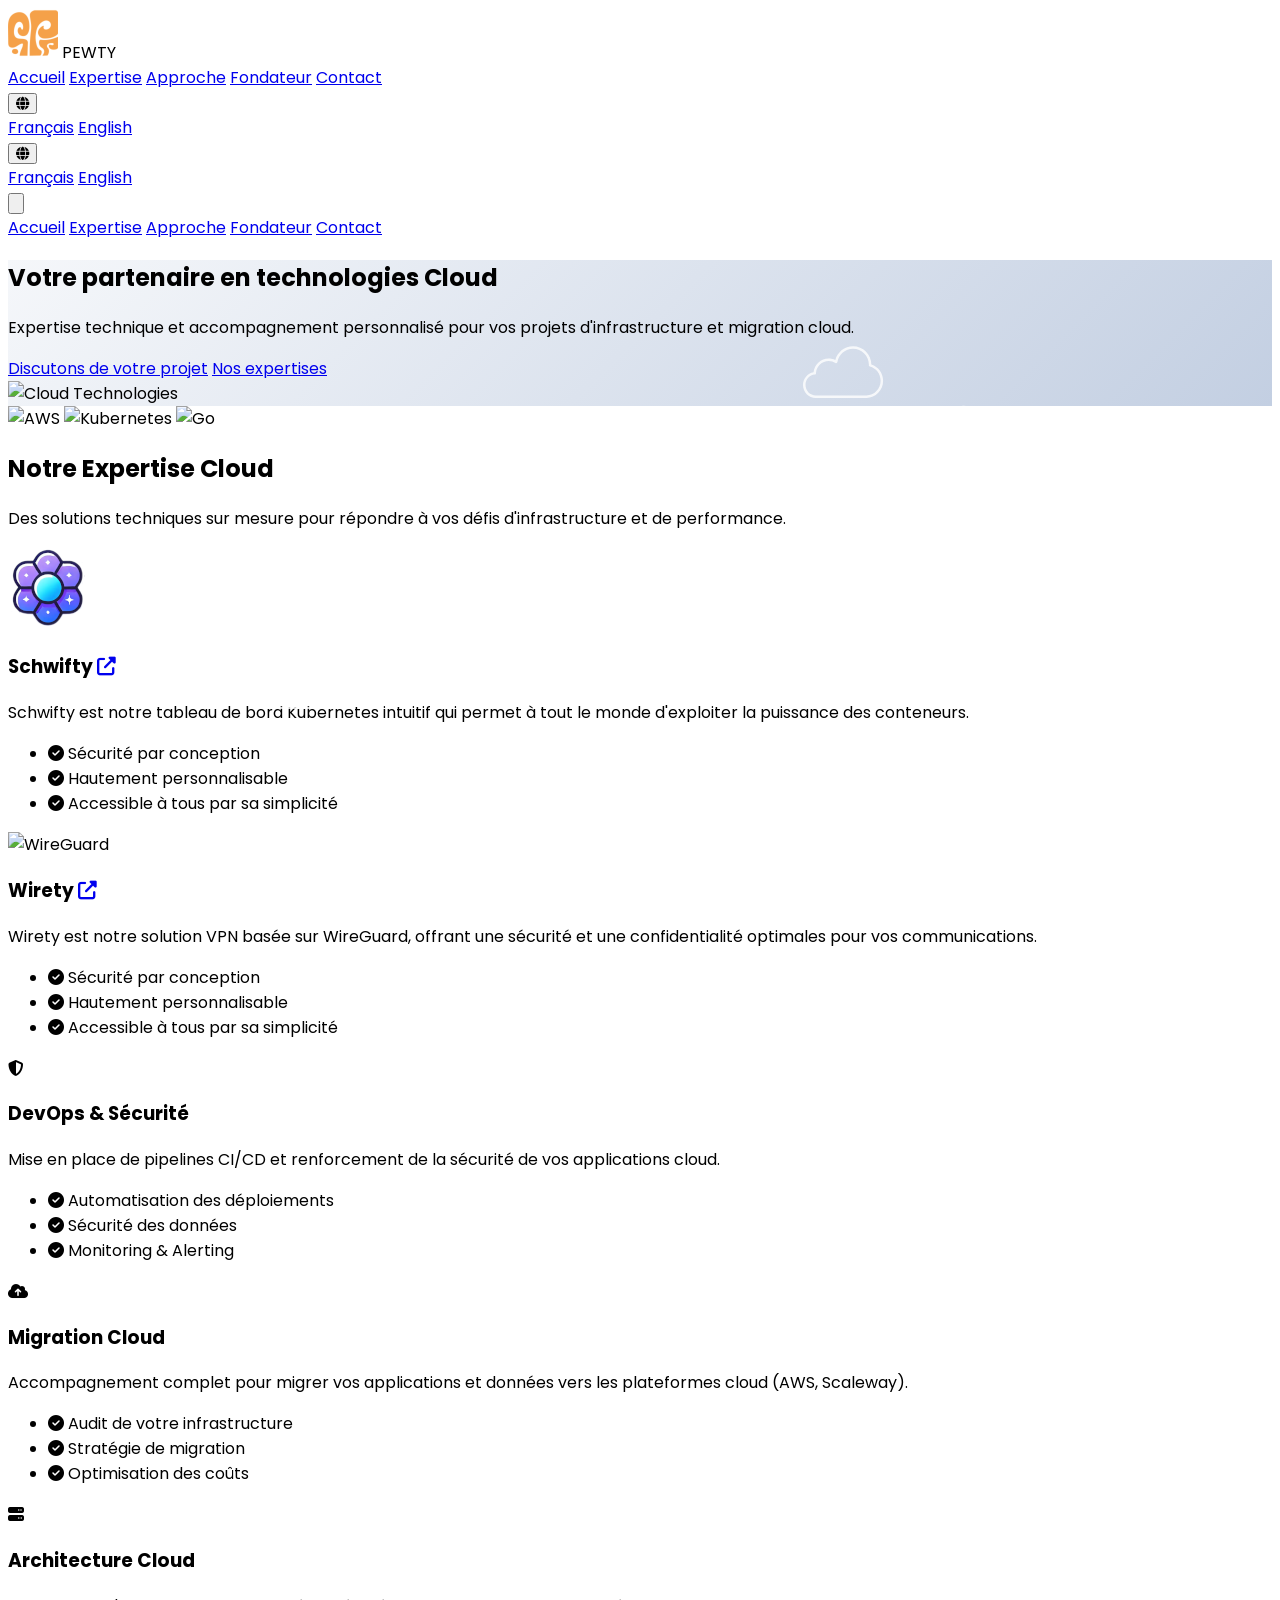
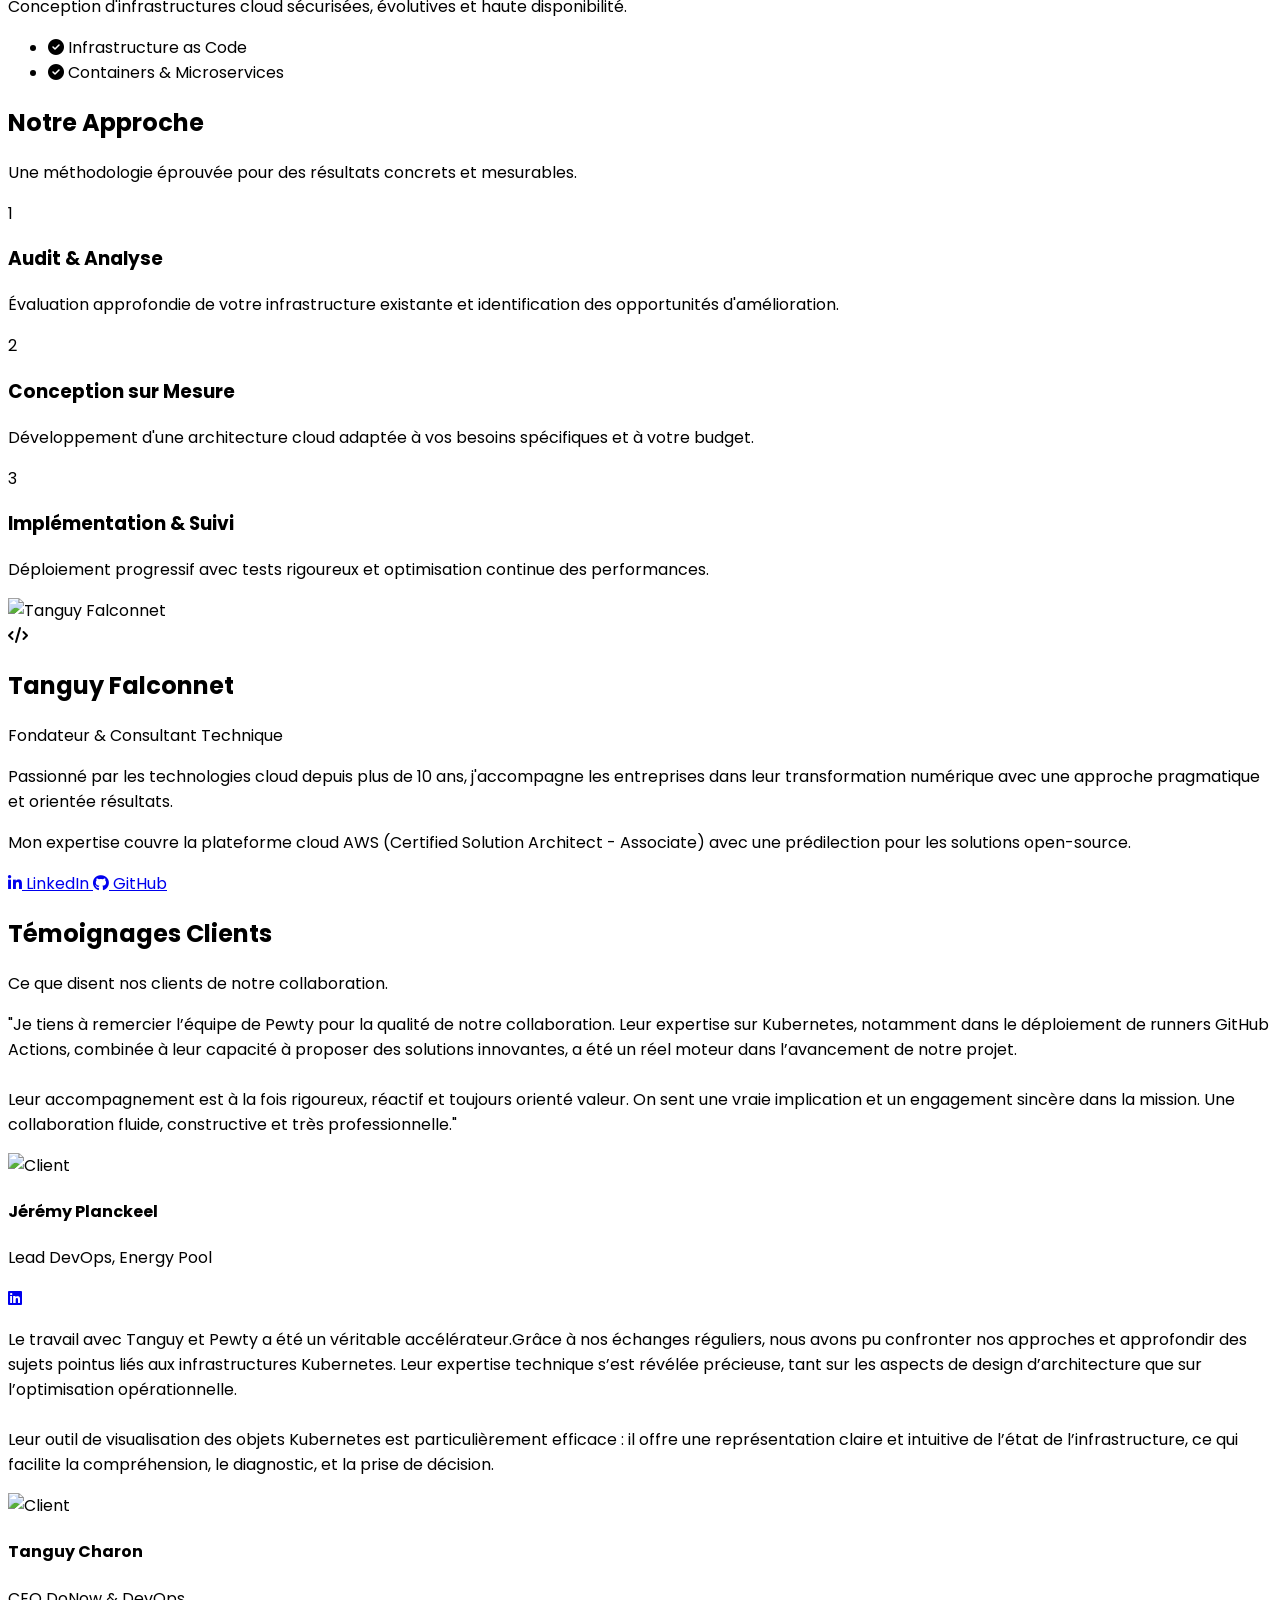
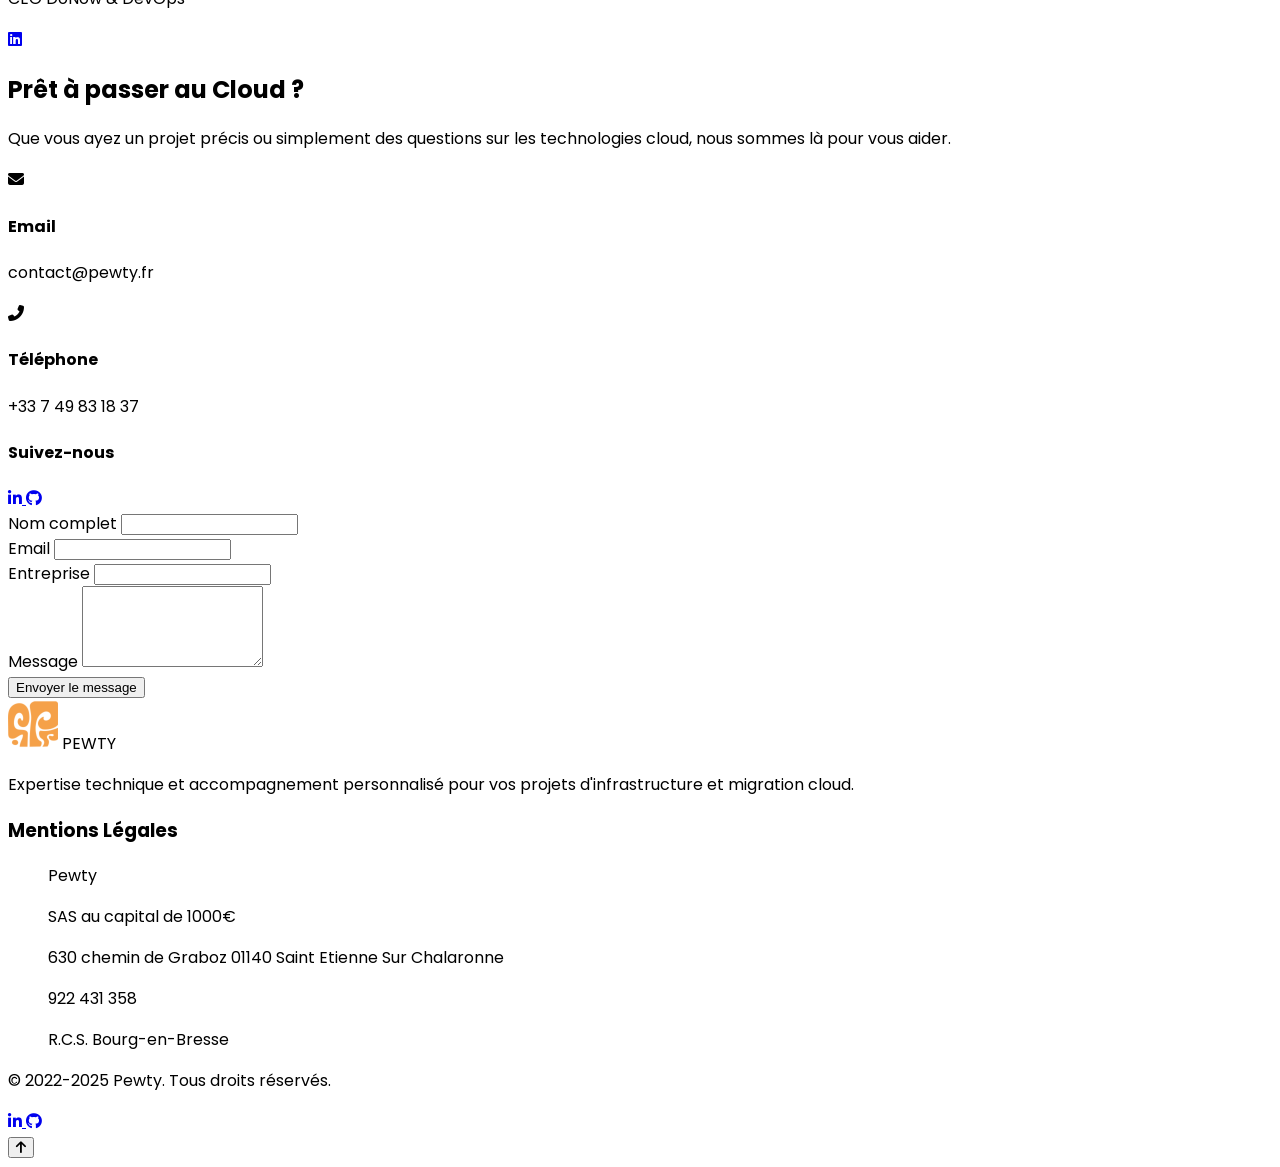
==== index.html @ ce76f3a2 "feat: add wirety" ====
<!DOCTYPE html>
<html lang="fr">
<head>
    <meta charset="UTF-8">
    <meta name="viewport" content="width=device-width, initial-scale=1.0">

    <title>Pewty</title>
    <meta name="description" content="Pewty (pronounced 'pew-tea') is a french company doing IT consulting for Cloud technologies.">
    <link rel="icon" type="image/png" href="images/favicon.png"/>
    <script src="https://cdn.tailwindcss.com"></script>
    <link rel="stylesheet" href="https://cdnjs.cloudflare.com/ajax/libs/font-awesome/6.4.0/css/all.min.css">
    <style>
        @import url('https://fonts.googleapis.com/css2?family=Poppins:wght@300;400;500;600;700&display=swap');
        
        body {
            font-family: 'Poppins', sans-serif;
            scroll-behavior: smooth;
        }
        
        .cloud-bg {
            background: linear-gradient(135deg, #f5f7fa 0%, #c3cfe2 100%);
        }
        
        .tech-card:hover {
            transform: translateY(-5px);
            box-shadow: 0 10px 25px -5px rgba(0, 0, 0, 0.1);
        }
        
        .animate-pulse-slow {
            animation: pulse 6s ease-in-out infinite;
        }
        
        @keyframes pulse {
            0% { opacity: 0.9; }
            50% { opacity: 1; }
            100% { opacity: 0.9; }
        }
        
        .nav-link {
            position: relative;
        }
        
        .nav-link::after {
            content: '';
            position: absolute;
            width: 0;
            height: 2px;
            bottom: -2px;
            left: 0;
            background-color: #e5b846;
            transition: width 0.3s ease;
        }
        
        .nav-link:hover::after {
            width: 100%;
        }
        
        .floating-clouds {
            position: absolute;
            width: 100%;
            height: 100%;
            overflow: hidden;
        }
        
        .cloud {
            position: absolute;
            background-image: url('/images/cloud.svg');
            background-size: cover;
            opacity: 0.8;
            filter: invert(100%);
        }

        @keyframes moveClouds {
          0% {
            transform: translateX(-300%);
          }
          100% {
            transform: translateX(300%);
          }
        }
    </style>
</head>
<body class="bg-gray-50">
    <!-- Navigation -->
    <nav class="fixed w-full bg-white shadow-md z-50">
        <div class="max-w-7xl mx-auto px-4 sm:px-6 lg:px-8">
            <div class="flex justify-between h-20 items-center">
                <div class="flex-shrink-0 flex items-center">
                    <img src="images/favicon.png" alt="Pewty Logo" class="h-10">
                    <span class="text-gray-700 px-3 font-bold text-2xl">PEWTY</span>
                </div>
                <div class="hidden md:block">
                    <div class="ml-10 flex items-baseline space-x-8">
                        <a href="#home" class="nav-link text-gray-700 hover:text-orange-400 px-3 py-2 text-sm font-medium i18n-welcome">Accueil</a>
                        <a href="#services" class="nav-link text-gray-700 hover:text-orange-400 px-3 py-2 text-sm font-medium i18n-expert">Expertise</a>
                        <a href="#about" class="nav-link text-gray-700 hover:text-orange-400 px-3 py-2 text-sm font-medium i18n-approach">Approche</a>
                        <a href="#founder" class="nav-link text-gray-700 hover:text-orange-400 px-3 py-2 text-sm font-medium i18n-founder">Fondateur</a>
                        <a href="#contact" class="nav-link text-gray-700 hover:text-orange-400 px-3 py-2 text-sm font-medium">Contact</a>
                        
                        <div class="md:flex md:items-center"></div>
                            <div class="ml-8 block px-2 bg-white">
                                <div>
                                    <button type="button" class="inline-flex w-full justify-center gap-x-1.5 rounded-md bg-white px-3 py-2 text-sm font-semibold text-gray-900 shadow-xs ring-1 ring-gray-300 ring-inset hover:bg-gray-50" name="menu-button" aria-expanded="true" aria-haspopup="true">
                                    <i class="fas fa-globe"></i>
                                    </button>
                                </div>
                                <div class="hidden absolute z-10 mt-2 w-22 origin-top-right rounded-md bg-white shadow-lg ring-1 ring-black/5 focus:outline-hidden" role="menu" aria-orientation="vertical" aria-labelledby="menu-button" tabindex="-1" name="menu-language">
                                    <div class="py-1" role="none">
                                        <!-- Active: "bg-gray-100 text-gray-900 outline-hidden", Not Active: "text-gray-700" -->
                                        <a href="#" class="block px-4 py-2 text-sm text-gray-900 hover:text-indigo-600" onclick="i18n('fr')">Français</a>
                                        <a href="#" class="block px-4 py-2 text-sm text-gray-900 hover:text-indigo-600" onclick="i18n('en')">English</a>
                                        
                                    </div>
                                </div>
                            </div>
                        </div>
                    </div>
                    <div class="md:hidden">
                        <div class="ml-8 block px-2 bg-white">
                            <div>
                                <button type="button" class="inline-flex w-full justify-center gap-x-1.5 rounded-md bg-white px-3 py-2 text-sm font-semibold text-gray-900 shadow-xs ring-1 ring-gray-300 ring-inset hover:bg-gray-50" name="menu-button" aria-expanded="true" aria-haspopup="true">
                                <i class="fas fa-globe"></i>
                                </button>
                            </div>

                            <!--
                                Dropdown menu, show/hide based on menu state.

                                Entering: "transition ease-out duration-100"
                                From: "transform opacity-0 scale-95"
                                To: "transform opacity-100 scale-100"
                                Leaving: "transition ease-in duration-75"
                                From: "transform opacity-100 scale-100"
                                To: "transform opacity-0 scale-95"
                            -->
                            <div class="hidden absolute z-10 mt-2 w-22 origin-top-right rounded-md bg-white shadow-lg ring-1 ring-black/5 focus:outline-hidden" role="menu" aria-orientation="vertical" aria-labelledby="menu-button" tabindex="-1" name="menu-language">
                                <div class="py-1" role="none">
                                    <!-- Active: "bg-gray-100 text-gray-900 outline-hidden", Not Active: "text-gray-700" -->
                                    <a href="#" class="block px-4 py-2 text-sm text-gray-900 hover:text-indigo-600" onclick="i18n('fr')">Français</a>
                                    <a href="#" class="block px-4 py-2 text-sm text-gray-900 hover:text-indigo-600" onclick="i18n('en')">English</a>
                                    
                                </div>
                            </div>
                        </div>
                    </div>
                    <div class="md:hidden pt-1">
                        <button id="mobile-menu-button" class="text-gray-500 hover:text-orange-400 focus:outline-none">
                            <svg class="h-8 w-8" fill="none" viewBox="0 0 24 24" stroke="currentColor">
                                <path stroke-linecap="round" stroke-linejoin="round" stroke-width="2" d="M4 6h16M4 12h16M4 18h16"></path>
                            </svg>
                        </button>
                    </div>
                </div>
            </div>
        </div>
        
        <!-- Mobile menu -->
        <div id="mobile-menu" class="hidden md:hidden bg-white shadow-lg">
            <div class="px-2 pt-2 pb-3 space-y-1 sm:px-3">
                <a href="#home" class="block px-3 py-2 text-base font-medium text-gray-700 hover:text-indigo-600 hover:bg-gray-50 i18n-welcome">Accueil</a>
                <a href="#services" class="block px-3 py-2 text-base font-medium text-gray-700 hover:text-indigo-600 hover:bg-gray-50 i18n-expert">Expertise</a>
                <a href="#about" class="block px-3 py-2 text-base font-medium text-gray-700 hover:text-indigo-600 hover:bg-gray-50 i18n-approach">Approche</a>
                <a href="#founder" class="block px-3 py-2 text-base font-medium text-gray-700 hover:text-indigo-600 hover:bg-gray-50 i18n-founder">Fondateur</a>
                <a href="#contact" class="block px-3 py-2 text-base font-medium text-gray-700 hover:text-indigo-600 hover:bg-gray-50">Contact</a>
            </div>
        </div>
    </nav>

    <!-- Hero Section -->
    <section id="home" class="pt-24 pb-16 md:pt-32 md:pb-24 cloud-bg relative overflow-hidden">
        <div class="floating-clouds">
        </div>
        
        <div class="max-w-7xl mx-auto px-4 sm:px-6 lg:px-8 relative z-10">
            <div class="md:flex items-center justify-between">
                <div class="md:w-1/2 mb-12 md:mb-0">
                    <h1 class="text-4xl md:text-5xl lg:text-6xl font-bold leading-tight mb-6 text-gray-800 i18n-partner">Votre partenaire en <span class="text-orange-400">technologies Cloud</span></h1>
                    <p class="text-xl md:text-2xl mb-8 text-gray-600 i18n-description">Expertise technique et accompagnement personnalisé pour vos projets d'infrastructure et migration cloud.</p>
                    <div class="flex flex-col sm:flex-row space-y-4 sm:space-y-0 sm:space-x-4">
                        <a href="#contact" class="bg-orange-400 text-white hover:bg-orange-500 px-8 py-3 rounded-lg font-semibold text-lg text-center transition duration-300 i18n-discuss">Discutons de votre projet</a>
                        <a href="#services" class="border-2 border-orange-400 text-orange-400 hover:bg-orange-50 px-8 py-3 rounded-lg font-semibold text-lg text-center transition duration-300 i18n-our-expert">Nos expertises</a>
                    </div>
                </div>
                <div class="md:w-1/2 flex justify-center">
                    <img src="https://images.unsplash.com/photo-1551288049-bebda4e38f71?ixlib=rb-4.0.3&ixid=M3wxMjA3fDB8MHxwaG90by1wYWdlfHx8fGVufDB8fHx8fA%3D%3D&auto=format&fit=crop&w=1470&q=80" alt="Cloud Technologies" class="w-full max-w-md rounded-xl shadow-xl">
                </div>
            </div>
        </div>
    </section>

    <!-- Clients Logo -->
    <section class="py-8 bg-white">
        <div class="max-w-7xl mx-auto px-4 sm:px-6 lg:px-8">
            <div class="flex flex-wrap justify-center items-center gap-8 md:gap-20">
                <img src="https://upload.wikimedia.org/wikipedia/commons/9/93/Amazon_Web_Services_Logo.svg" alt="AWS" class="h-8 md:h-12 opacity-70 hover:opacity-100 transition duration-300">
                <img src="https://upload.wikimedia.org/wikipedia/commons/3/39/Kubernetes_logo_without_workmark.svg" alt="Kubernetes" class="h-8 md:h-16 opacity-70 hover:opacity-100 transition duration-300">
                <img src="https://upload.wikimedia.org/wikipedia/commons/0/05/Go_Logo_Blue.svg" alt="Go" class="h-8 md:h-12 opacity-70 hover:opacity-100 transition duration-300">
            </div>
        </div>
    </section>

    <!-- Services Section -->
    <section id="services" class="py-16 bg-gray-50">
        <div class="max-w-7xl mx-auto px-4 sm:px-6 lg:px-8">
            <div class="text-center mb-16">
                <h2 class="text-3xl md:text-4xl font-bold text-gray-800 mb-4 i18n-our-expert-cloud">Notre Expertise Cloud</h2>
                <p class="text-xl text-gray-600 max-w-3xl mx-auto i18n-tech-solutions">Des solutions techniques sur mesure pour répondre à vos défis d'infrastructure et de performance.</p>
            </div>
            
            <div class="grid grid-cols-1 md:grid-cols-2 lg:grid-cols-5 gap-8">
                <!-- Service 1 -->
                <div class="tech-card bg-white rounded-xl shadow-md p-8 transition duration-500">
                    <div class="text-orange-400 mb-6">
                        <img src="/images/schwifty.png" alt="Kubernetes" class="h-12">
                        
                    </div>
                    <h3 class="text-xl font-bold text-gray-800 mb-4">
                        Schwifty
                        <a href="https://schwifty.fr" class="text-gray-400 pl-4 hover:text-orange-500 transition duration-300">
                            <i class="fa-solid fa-up-right-from-square"></i>
                        </a>
                    </h3>
                    <p class="text-gray-600 mb-4 i18n-schwifty-description">Schwifty est notre tableau de bord Kubernetes intuitif qui permet à tout le monde d'exploiter la puissance des conteneurs.</p>
                    <ul class="text-gray-600 space-y-2">
                        <li class="flex items-center i18n-schwifty-feat-1"><i class="fas fa-check-circle text-orange-300 mr-2"></i> Sécurité par conception</li>
                        <li class="flex items-center i18n-schwifty-feat-2"><i class="fas fa-check-circle text-orange-300 mr-2"></i> Hautement personnalisable</li>
                        <li class="flex items-center i18n-schwifty-feat-3"><i class="fas fa-check-circle text-orange-300 mr-2"></i> Accessible à tous par sa simplicité</li>
                    </ul>
                </div>

                <!-- Service 2 -->
                <div class="tech-card bg-white rounded-xl shadow-md p-8 transition duration-500">
                    <div class="text-orange-400 mb-6">
                        <img src="https://raw.githubusercontent.com/pewty-fr/wirety/refs/heads/main/front/public/logo.svg" alt="WireGuard" class="h-12">
                        
                    </div>
                    <h3 class="text-xl font-bold text-gray-800 mb-4">
                        Wirety
                        <a href="https://wirety-demo.pewty.fr" class="text-gray-400 pl-4 hover:text-orange-500 transition duration-300">
                            <i class="fa-solid fa-up-right-from-square"></i>
                        </a>
                    </h3>
                    <p class="text-gray-600 mb-4 i18n-wirety-description">Wirety est notre solution VPN basée sur WireGuard, offrant une sécurité et une confidentialité optimales pour vos communications.</p>
                    <ul class="text-gray-600 space-y-2">
                        <li class="flex items-center i18n-wirety-feat-1"><i class="fas fa-check-circle text-orange-300 mr-2"></i> Sécurité par conception</li>
                        <li class="flex items-center i18n-wirety-feat-2"><i class="fas fa-check-circle text-orange-300 mr-2"></i> Hautement personnalisable</li>
                        <li class="flex items-center i18n-wirety-feat-3"><i class="fas fa-check-circle text-orange-300 mr-2"></i> Accessible à tous par sa simplicité</li>
                    </ul>
                </div>

                

                <!-- Service 3 -->
                <div class="tech-card bg-white rounded-xl shadow-md p-8 transition duration-500">
                    <div class="text-orange-400 mb-6">
                        <i class="fas fa-shield-alt text-4xl"></i>
                    </div>
                    <h3 class="text-xl font-bold text-gray-800 mb-4 i18n-devops">DevOps & Sécurité</h3>
                    <p class="text-gray-600 mb-4 i18n-setup-cicd">Mise en place de pipelines CI/CD et renforcement de la sécurité de vos applications cloud.</p>
                    <ul class="text-gray-600 space-y-2">
                        <li class="flex items-center i18n-automatisation"><i class="fas fa-check-circle text-orange-300 mr-2"></i> Automatisation des déploiements</li>
                        <li class="flex items-center i18n-data-security"><i class="fas fa-check-circle text-orange-300 mr-2"></i> Sécurité des données</li>
                        <li class="flex items-center"><i class="fas fa-check-circle text-orange-300 mr-2"></i> Monitoring & Alerting</li>
                    </ul>
                </div>

                <!-- Service 4 -->
                <div class="tech-card bg-white rounded-xl shadow-md p-8 transition duration-500">
                    <div class="text-orange-400 mb-6">
                        <i class="fas fa-cloud-upload-alt text-4xl"></i>
                    </div>
                    <h3 class="text-xl font-bold text-gray-800 mb-4 i18n-cloud-migration">Migration Cloud</h3>
                    <p class="text-gray-600 mb-4 i18n-migrate">Accompagnement complet pour migrer vos applications et données vers les plateformes cloud (AWS, Scaleway).</p>
                    <ul class="text-gray-600 space-y-2">
                        <li class="flex items-center i18n-audit"><i class="fas fa-check-circle text-orange-300 mr-2"></i> Audit de votre infrastructure</li>
                        <li class="flex items-center i18n-strategy"><i class="fas fa-check-circle text-orange-300 mr-2"></i> Stratégie de migration</li>
                        <li class="flex items-center i18n-optim"><i class="fas fa-check-circle text-orange-300 mr-2"></i> Optimisation des coûts</li>
                    </ul>
                </div>
                
                <!-- Service 5 -->
                <div class="tech-card bg-white rounded-xl shadow-md p-8 transition duration-500">
                    <div class="text-orange-400 mb-6">
                        <i class="fas fa-server text-4xl"></i>
                    </div>
                    <h3 class="text-xl font-bold text-gray-800 mb-4 i18n-archi">Architecture Cloud</h3>
                    <p class="text-gray-600 mb-4 i18n-conception">Conception d'infrastructures cloud sécurisées, évolutives et haute disponibilité.</p>
                    <ul class="text-gray-600 space-y-2">
                        <li class="flex items-center"><i class="fas fa-check-circle text-orange-300 mr-2"></i> Infrastructure as Code</li>
                        <li class="flex items-center"><i class="fas fa-check-circle text-orange-300 mr-2"></i> Containers & Microservices</li>
                    </ul>
                </div>
            </div>
        </div>
    </section>

    <!-- Approach Section -->
    <section id="about" class="py-16 bg-white">
        <div class="max-w-7xl mx-auto px-4 sm:px-6 lg:px-8">
            <div class="text-center mb-16">
                <h2 class="text-3xl md:text-4xl font-bold text-gray-800 mb-4 i18-our-approach">Notre Approche</h2>
                <p class="text-xl text-gray-600 max-w-3xl mx-auto i18n-methodology">Une méthodologie éprouvée pour des résultats concrets et mesurables.</p>
            </div>
            
            <div class="grid grid-cols-1 md:grid-cols-3 gap-8">
                <!-- Step 1 -->
                <div class="bg-gray-50 p-8 rounded-xl">
                    <div class="bg-orange-100 w-16 h-16 rounded-full flex items-center justify-center mb-6">
                        <span class="text-orange-400 font-bold text-2xl">1</span>
                    </div>
                    <h3 class="text-xl font-bold text-gray-800 mb-4 i18n-analyze">Audit & Analyse</h3>
                    <p class="text-gray-600 i18n-eval">Évaluation approfondie de votre infrastructure existante et identification des opportunités d'amélioration.</p>
                </div>
                
                <!-- Step 2 -->
                <div class="bg-gray-50 p-8 rounded-xl">
                    <div class="bg-orange-100 w-16 h-16 rounded-full flex items-center justify-center mb-6">
                        <span class="text-orange-400 font-bold text-2xl">2</span>
                    </div>
                    <h3 class="text-xl font-bold text-gray-800 mb-4 i18n-conception-on-demand">Conception sur Mesure</h3>
                    <p class="text-gray-600 i18n-dev-cloud">Développement d'une architecture cloud adaptée à vos besoins spécifiques et à votre budget.</p>
                </div>
                
                <!-- Step 3 -->
                <div class="bg-gray-50 p-8 rounded-xl">
                    <div class="bg-orange-100 w-16 h-16 rounded-full flex items-center justify-center mb-6">
                        <span class="text-orange-400 font-bold text-2xl">3</span>
                    </div>
                    <h3 class="text-xl font-bold text-gray-800 mb-4 i18n-implem">Implémentation & Suivi</h3>
                    <p class="text-gray-600 i18n-progressive-deployment">Déploiement progressif avec tests rigoureux et optimisation continue des performances.</p>
                </div>
            </div>
        </div>
    </section>

    <!-- Founder Section -->
    <section id="founder" class="py-16 bg-indigo-50">
        <div class="max-w-7xl mx-auto px-4 sm:px-6 lg:px-8">
            <div class="md:flex items-center">
                <div class="md:w-1/3 mb-12 md:mb-0 flex justify-center">
                    <div class="relative">
                        <img src="https://raw.githubusercontent.com/pewty-fr/website-public/refs/heads/main/images/tanguyfalconnet.jpeg" alt="Tanguy Falconnet" class="w-64 h-64 rounded-full object-cover shadow-xl border-4 border-white">
                        <div class="absolute -bottom-2 -right-2 bg-orange-400 text-white p-3 rounded-full">
                            <i class="fas fa-code text-xl"></i>
                        </div>
                    </div>
                </div>
                <div class="md:w-2/3 md:pl-12">
                    <h2 class="text-3xl md:text-4xl font-bold text-gray-800 mb-6">Tanguy Falconnet</h2>
                    <p class="text-xl text-orange-400 mb-6 i18n-founder-title">Fondateur & Consultant Technique</p>
                    <p class="text-gray-600 mb-6 i18n-founder-passionate">Passionné par les technologies cloud depuis plus de 10 ans, j'accompagne les entreprises dans leur transformation numérique avec une approche pragmatique et orientée résultats.</p>
                    <p class="text-gray-600 mb-8 i18n-founder-desc">Mon expertise couvre la plateforme cloud AWS (Certified Solution Architect - Associate) avec une prédilection pour les solutions open-source.</p>
                    <div class="flex space-x-4">
                        <a href="https://www.linkedin.com/in/tanguy-falconnet" class="bg-orange-400 text-white hover:bg-orange-700 px-6 py-2 rounded-lg font-medium transition duration-300">
                            <i class="fab fa-linkedin-in mr-2"></i> LinkedIn
                        </a>
                        <a href="https://github.com/tanguyfalconnet" class="bg-orange-400 text-white hover:bg-orange-700 px-6 py-2 rounded-lg font-medium transition duration-300">
                            <i class="fab fa-github mr-2"></i> GitHub
                        </a>
                    </div>
                </div>
            </div>
        </div>
    </section>

    <!-- Testimonials Section -->
    <section class="py-16 bg-white">
        <div class="max-w-7xl mx-auto px-4 sm:px-6 lg:px-8">
            <div class="text-center mb-16">
                <h2 class="text-3xl md:text-4xl font-bold text-gray-800 mb-4 i18n-testimonials">Témoignages Clients</h2>
                <p class="text-xl text-gray-600 max-w-3xl mx-auto i18n-collaboration">Ce que disent nos clients de notre collaboration.</p>
            </div>
            
            <div class="grid grid-cols-1 md:grid-cols-2 gap-8">
                <!-- Testimonial 1 -->
                <div class="bg-gray-50 p-8 rounded-xl shadow-sm">
                    <p class="text-gray-600 mb-6 i18n-testi-1-msg">"Je tiens à remercier l’équipe de Pewty pour la qualité de notre collaboration. Leur expertise sur Kubernetes, notamment dans le déploiement de runners GitHub Actions, combinée à leur capacité à proposer des solutions innovantes, a été un réel moteur dans l’avancement de notre projet.<br/><br/>Leur accompagnement est à la fois rigoureux, réactif et toujours orienté valeur. On sent une vraie implication et un engagement sincère dans la mission. Une collaboration fluide, constructive et très professionnelle."</p>
                    <div class="flex items-center">
                        <img src="https://media.licdn.com/dms/image/v2/C4D03AQEX3schQnYxxA/profile-displayphoto-shrink_400_400/profile-displayphoto-shrink_400_400/0/1662024995176?e=1750291200&v=beta&t=zbgp8tZZdo5xJRMzjj3jg1zA9Q5sXPPe65xzIFFwG4g" alt="Client" class="w-12 h-12 rounded-full mr-4">
                        <div>
                            <h4 class="font-semibold text-gray-800">Jérémy Planckeel</h4>
                            <p class="text-gray-500 i18n-testi-1-title">Lead DevOps, Energy Pool</p>
                            <a href="https://www.linkedin.com/in/jeremy-planckeel-%F0%9F%94%86%F0%9F%8C%A9%EF%B8%8F-44426112b/" class="text-gray-400 hover:text-orange-500 transition duration-300">
                                <i class="fab fa-linkedin"></i>
                            </a>
                        </div>
                    </div>
                </div>
                
                <!-- Testimonial 2 -->
                <div class="bg-gray-50 p-8 rounded-xl shadow-sm">
                    <p class="text-gray-600 mb-6 i18n-testi-2-msg">Le travail avec Tanguy et Pewty a été un véritable accélérateur.Grâce à nos échanges réguliers, nous avons pu confronter nos approches et approfondir des sujets pointus liés aux infrastructures Kubernetes. Leur expertise technique s’est révélée précieuse, tant sur les aspects de design d’architecture que sur l’optimisation opérationnelle.<br/><br/>
                        Leur outil de visualisation des objets Kubernetes est particulièrement efficace : il offre une représentation claire et intuitive de l’état de l’infrastructure, ce qui facilite la compréhension, le diagnostic, et la prise de décision.
                    </p>
                    <div class="flex items-center">
                        <img src="https://media.licdn.com/dms/image/v2/D4D03AQFGNePi_-BJxA/profile-displayphoto-shrink_400_400/B4DZXsnvVlGkAg-/0/1743431595698?e=1750896000&v=beta&t=pEK8mb8M3Ztdxm9fqszTOt3ttowKYj7lPPlhm4JTU6g" alt="Client" class="w-12 h-12 rounded-full mr-4">
                        <div>
                            <h4 class="font-semibold text-gray-800">Tanguy Charon</h4>
                            <p class="text-gray-500 i18n-testi-1-title">CEO DoNow & DevOps</p>
                            <a href="https://www.linkedin.com/in/tanguy-charon-devops/" class="text-gray-400 hover:text-orange-500 transition duration-300">
                                <i class="fab fa-linkedin"></i>
                            </a>
                        </div>
                    </div>
                </div>
            </div>
        </div>
    </section>

    <!-- Contact Section -->
    <section id="contact" class="py-16 bg-gray-50">
        <div class="max-w-7xl mx-auto px-4 sm:px-6 lg:px-8">
            <div class="md:flex">
                <div class="md:w-1/2 mb-12 md:mb-0 md:pr-12">
                    <h2 class="text-3xl md:text-4xl font-bold text-gray-800 mb-6 i18n-cloud-ready">Prêt à passer au Cloud ?</h2>
                    <p class="text-gray-600 mb-8 i18n-help">Que vous ayez un projet précis ou simplement des questions sur les technologies cloud, nous sommes là pour vous aider.</p>
                    
                    <div class="space-y-6">
                        <div class="flex items-center">
                            <div class="bg-orange-100 p-3 rounded-full mr-4">
                                <i class="fas fa-envelope text-orange-400"></i>
                            </div>
                            <div>
                                <h4 class="font-semibold text-gray-800">Email</h4>
                                <p class="text-gray-600">contact@pewty.fr</p>
                            </div>
                        </div>
                        <div class="flex items-center">
                            <div class="bg-orange-100 p-3 rounded-full mr-4">
                                <i class="fas fa-phone-alt text-orange-400"></i>
                            </div>
                            <div>
                                <h4 class="font-semibold text-gray-800 i18n-phone">Téléphone</h4>
                                <p class="text-gray-600">+33 7 49 83 18 37</p>
                            </div>
                        </div>
                    </div>
                    
                    <div class="mt-8">
                        <h4 class="font-semibold text-gray-800 mb-4 i18n-follow">Suivez-nous</h4>
                        <div class="flex space-x-4">
                            <a href="https://www.linkedin.com/company/pewty" class="bg-gray-200 hover:bg-orange-100 p-3 rounded-full text-gray-600 hover:text-orange-400 transition duration-300">
                                <i class="fab fa-linkedin-in"></i>
                            </a>
                            <a href="https://github.com/pewty-fr/" class="bg-gray-200 hover:bg-orange-100 p-3 rounded-full text-gray-600 hover:text-orange-400 transition duration-300">
                                <i class="fab fa-github"></i>
                            </a>
                        </div>
                    </div>
                </div>

                <div class="md:w-1/2">
                    <form class="bg-white p-8 rounded-xl shadow-md">
                        <div class="mb-6">
                            <label for="name" class="block text-gray-700 font-medium mb-2 i18n-form-name">Nom complet</label>
                            <input type="text" id="name" class="w-full px-4 py-3 border border-gray-300 rounded-lg focus:ring-2 focus:ring-orange-400 focus:border-transparent">
                        </div>
                        <div class="mb-6">
                            <label for="email" class="block text-gray-700 font-medium mb-2">Email</label>
                            <input type="email" id="email" class="w-full px-4 py-3 border border-gray-300 rounded-lg focus:ring-2 focus:ring-orange-400 focus:border-transparent">
                        </div>
                        <div class="mb-6">
                            <label for="company" class="block text-gray-700 font-medium mb-2 i18n-form-company">Entreprise</label>
                            <input type="text" id="company" class="w-full px-4 py-3 border border-gray-300 rounded-lg focus:ring-2 focus:ring-orange-400 focus:border-transparent">
                        </div>
                        <div class="mb-6">
                            <label for="message" class="block text-gray-700 font-medium mb-2">Message</label>
                            <textarea id="message" rows="5" class="w-full px-4 py-3 border border-gray-300 rounded-lg focus:ring-2 focus:ring-orange-400 focus:border-transparent"></textarea>
                        </div>
                        <button type="submit" class="w-full bg-orange-400 hover:bg-orange-700 text-white font-semibold py-3 px-6 rounded-lg transition duration-300 i18n-form-send-message">
                            Envoyer le message
                        </button>
                    </form>
                </div>
            </div>
        </div>
    </section>

    <!-- Footer -->
    <footer class="bg-gray-900 text-white py-12">
        <div class="max-w-7xl mx-auto px-4 sm:px-6 lg:px-8">
            <div class="grid grid-cols-1 md:grid-cols-2 gap-8">
                <div>
                    <img src="images/favicon.png" alt="Pewty Logo" class="h-10">
                    <span class="text-white font-bold text-2xl mb-6 block">PEWTY</span>
                    <p class="text-gray-400 i18n-description">Expertise technique et accompagnement personnalisé pour vos projets d'infrastructure et migration cloud.</p>
                </div>
                <div>
                    <h3 class="text-lg font-semibold mb-4 i18n-legal">Mentions Légales</h3>
                    <ul class="space-y-2">
                        <p class="text-gray-400">Pewty</p>
                        <p class="text-gray-400">SAS au capital de 1000€</p>
                        <p class="text-gray-400">630 chemin de Graboz 01140 Saint Etienne Sur Chalaronne</p>
                        <p class="text-gray-400">922 431 358</p>
                        <p class="text-gray-400">R.C.S. Bourg-en-Bresse</p>
                    </ul>
                </div>
                
            </div>
            
            <div class="border-t border-gray-800 mt-12 pt-8 flex flex-col md:flex-row justify-between items-center">
                <p class="text-gray-400 mb-4 md:mb-0 i18n-copyright">© 2022-2025 Pewty. Tous droits réservés.</p>
                <div class="flex space-x-6">
                    <a href="https://www.linkedin.com/company/pewty" class="text-gray-400 hover:text-white transition duration-300">
                        <i class="fab fa-linkedin-in"></i>
                    </a>
                    <a href="https://github.com/pewty-fr/" class="text-gray-400 hover:text-white transition duration-300">
                        <i class="fab fa-github"></i>
                    </a>
                </div>
            </div>
        </div>
    </footer>

    <!-- Back to Top Button -->
    <button id="back-to-top" class="fixed bottom-8 right-8 bg-orange-400 text-white p-3 rounded-full shadow-lg opacity-0 invisible transition-all duration-300">
        <i class="fas fa-arrow-up"></i>
    </button>

    <script>
        // Mobile menu toggle
        document.getElementById('mobile-menu-button').addEventListener('click', function() {
            const menu = document.getElementById('mobile-menu');
            menu.classList.toggle('hidden');
        });

        // Smooth scrolling for navigation links
        document.querySelectorAll('a[href^="#"]').forEach(anchor => {
            anchor.addEventListener('click', function (e) {
                e.preventDefault();
                
                const targetId = this.getAttribute('href');
                const targetElement = document.querySelector(targetId);
                
                if (targetElement) {
                    window.scrollTo({
                        top: targetElement.offsetTop - 80,
                        behavior: 'smooth'
                    });
                    
                    // Close mobile menu if open
                    const mobileMenu = document.getElementById('mobile-menu');
                    if (!mobileMenu.classList.contains('hidden')) {
                        mobileMenu.classList.add('hidden');
                    }
                }
            });
        });

        // Back to top button
        const backToTopButton = document.getElementById('back-to-top');
        
        window.addEventListener('scroll', function() {
            if (window.pageYOffset > 300) {
                backToTopButton.classList.remove('opacity-0', 'invisible');
                backToTopButton.classList.add('opacity-100', 'visible');
            } else {
                backToTopButton.classList.remove('opacity-100', 'visible');
                backToTopButton.classList.add('opacity-0', 'invisible');
            }
        });
        
        backToTopButton.addEventListener('click', function() {
            window.scrollTo({
                top: 0,
                behavior: 'smooth'
            });
        });

        // Form submission (example)
        const contactForm = document.querySelector('form');
        if (contactForm) {
            contactForm.addEventListener('submit', function(e) {
                e.preventDefault();
                window.open("mailto:contact@pewty.fr?subject=Contact%20Form&body=Nom:%20" + document.getElementById('name').value + "%0AEmail:%20" + document.getElementById('email').value + "%0AEntreprise:%20" + document.getElementById('company').value + "%0AMessage:%20" + document.getElementById('message').value, '_blank');
                this.reset();
            });
        }

        // Floating clouds animation
        function createClouds() {
            const cloudsContainer = document.querySelector('.floating-clouds');
            if (!cloudsContainer) return;

            for (let i = 0; i < 10; i++) {
                const cloud = document.createElement('div');
                cloud.className = 'cloud';
                
                // Random size
                const size = Math.random() * 100 + 50;
                cloud.style.width = `${size}px`;
                cloud.style.height = `${size}px`;
                
                // Random position
                cloud.style.left = `${Math.random() * 100}%`;
                cloud.style.top = `${Math.random() * 100}%`;
                
                // Random animation
                const duration = Math.random() * 120 + 30;
                cloud.style.animation = `moveClouds ${duration}s linear infinite`;
                
                cloudsContainer.appendChild(cloud);
            }
        }

        // Initialize clouds
        window.addEventListener('load', createClouds);

        function i18n(lang) {
            fetch(`/lang/${lang}.json`)
            .then(response => response.json())
            .then(data => {
                for (const [key, value] of Object.entries(data)) {
                    elements = document.getElementsByClassName(`i18n-${key}`);
                    for (let i = 0; i < elements.length; i++) {
                        elements[i].innerHTML = value;
                    }
                }
            })
            .catch(error => console.error('Error loading JSON:', error));
        }
        window.addEventListener('load', i18n);

        const menuButtons = document.getElementsByName("menu-button");

        menuButtons[0].addEventListener('click', () => menuLangClick(0));
        menuButtons[1].addEventListener('click', () => menuLangClick(1));

        function menuLangClick(id){
            const menuLang = document.getElementsByName("menu-language")[id];
            if (menuLang.classList.contains('hidden')) {
                menuLang.classList.remove('hidden');
                menuLang.style.transform = 'scale(0.95)';
                // menuLang.style.opacity = '0';
                menuLang.style.transition = 'transform 100ms ease-out, opacity 100ms ease-out';
                // Trigger the transition
                setTimeout(() => {
                    menuLang.style.transform = 'scale(1)';
                    // menuLang.style.opacity = '1';
                }, 0);
            }else{
                menuLang.classList.add('hidden');
                menuLang.style.transform = 'scale(1)';
                // menuLang.style.opacity = '1';
                menuLang.style.transition = 'transform 75ms ease-in, opacity 75ms ease-in';
                // Trigger the transition
                setTimeout(() => {
                    menuLang.style.transform = 'scale(0.95)';
                    // menuLang.style.opacity = '0';
                }, 0);
            }
        }
    </script>
</body>
</html>
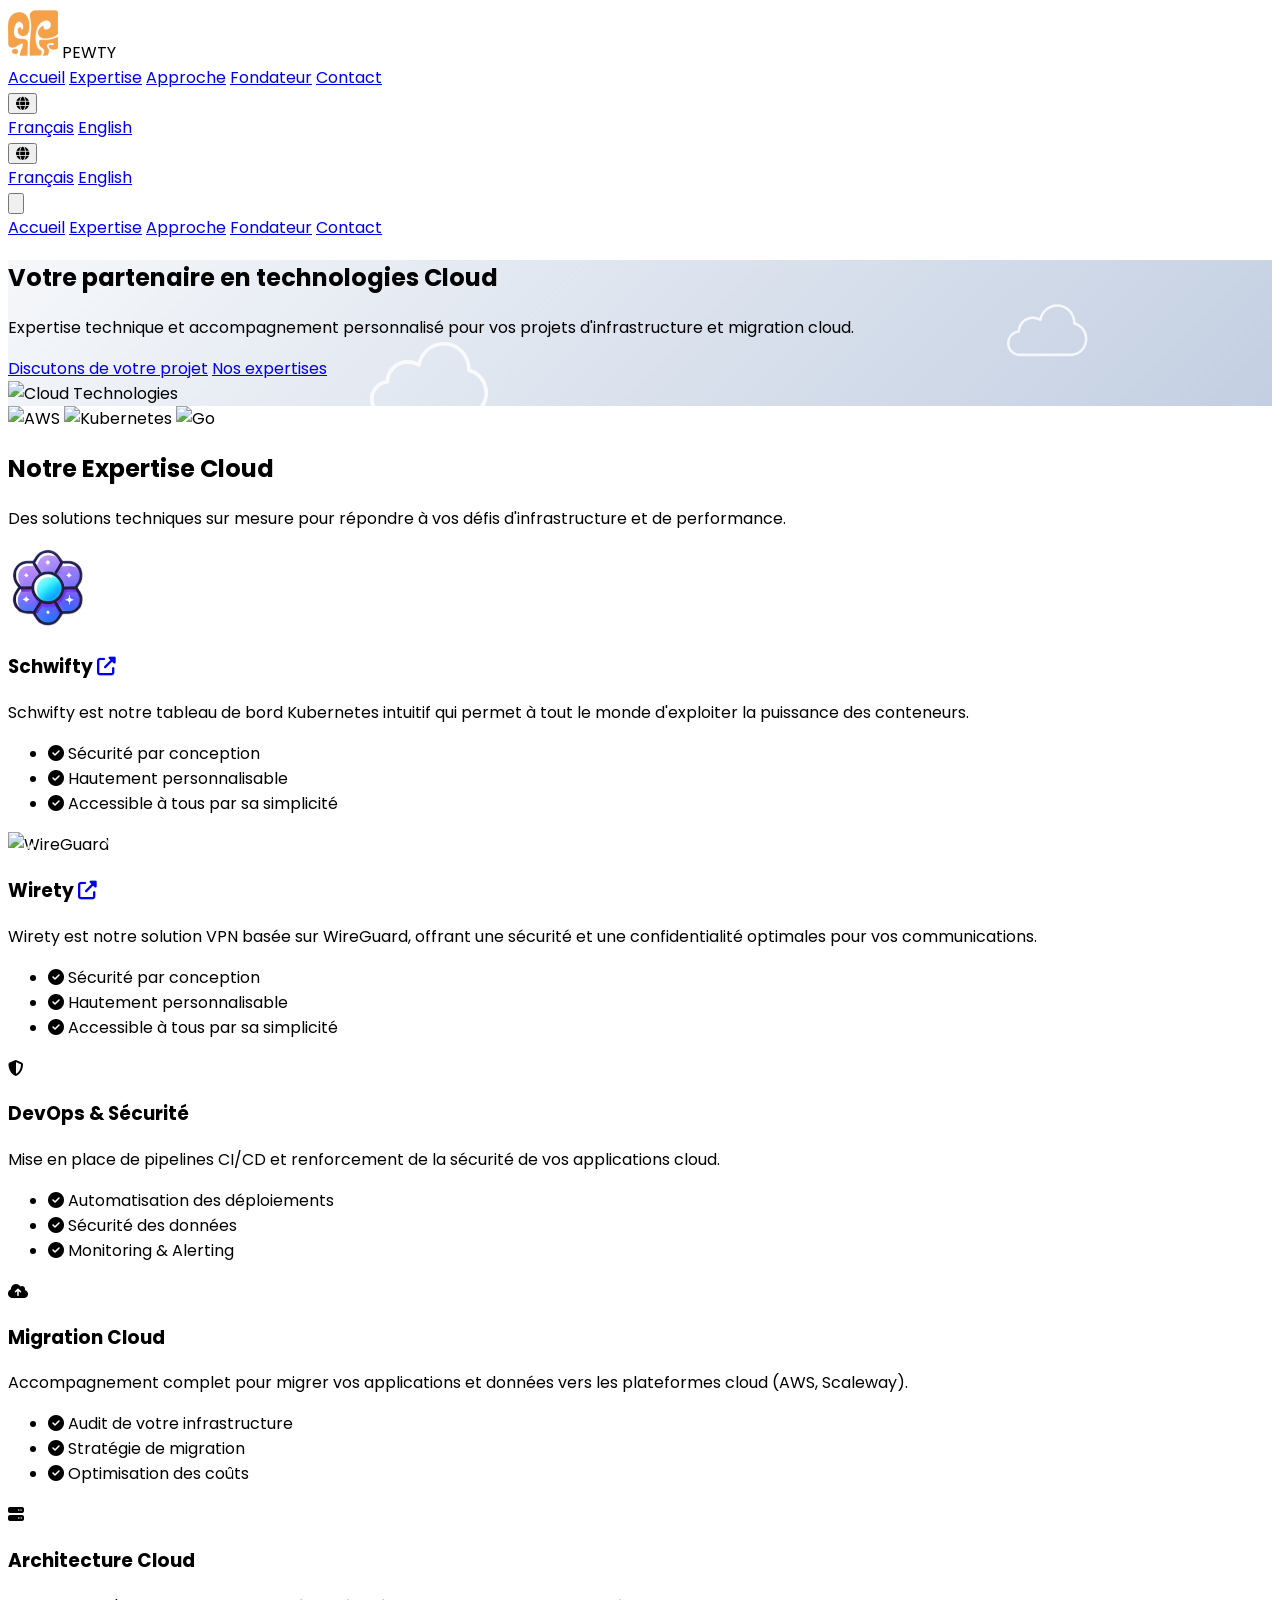
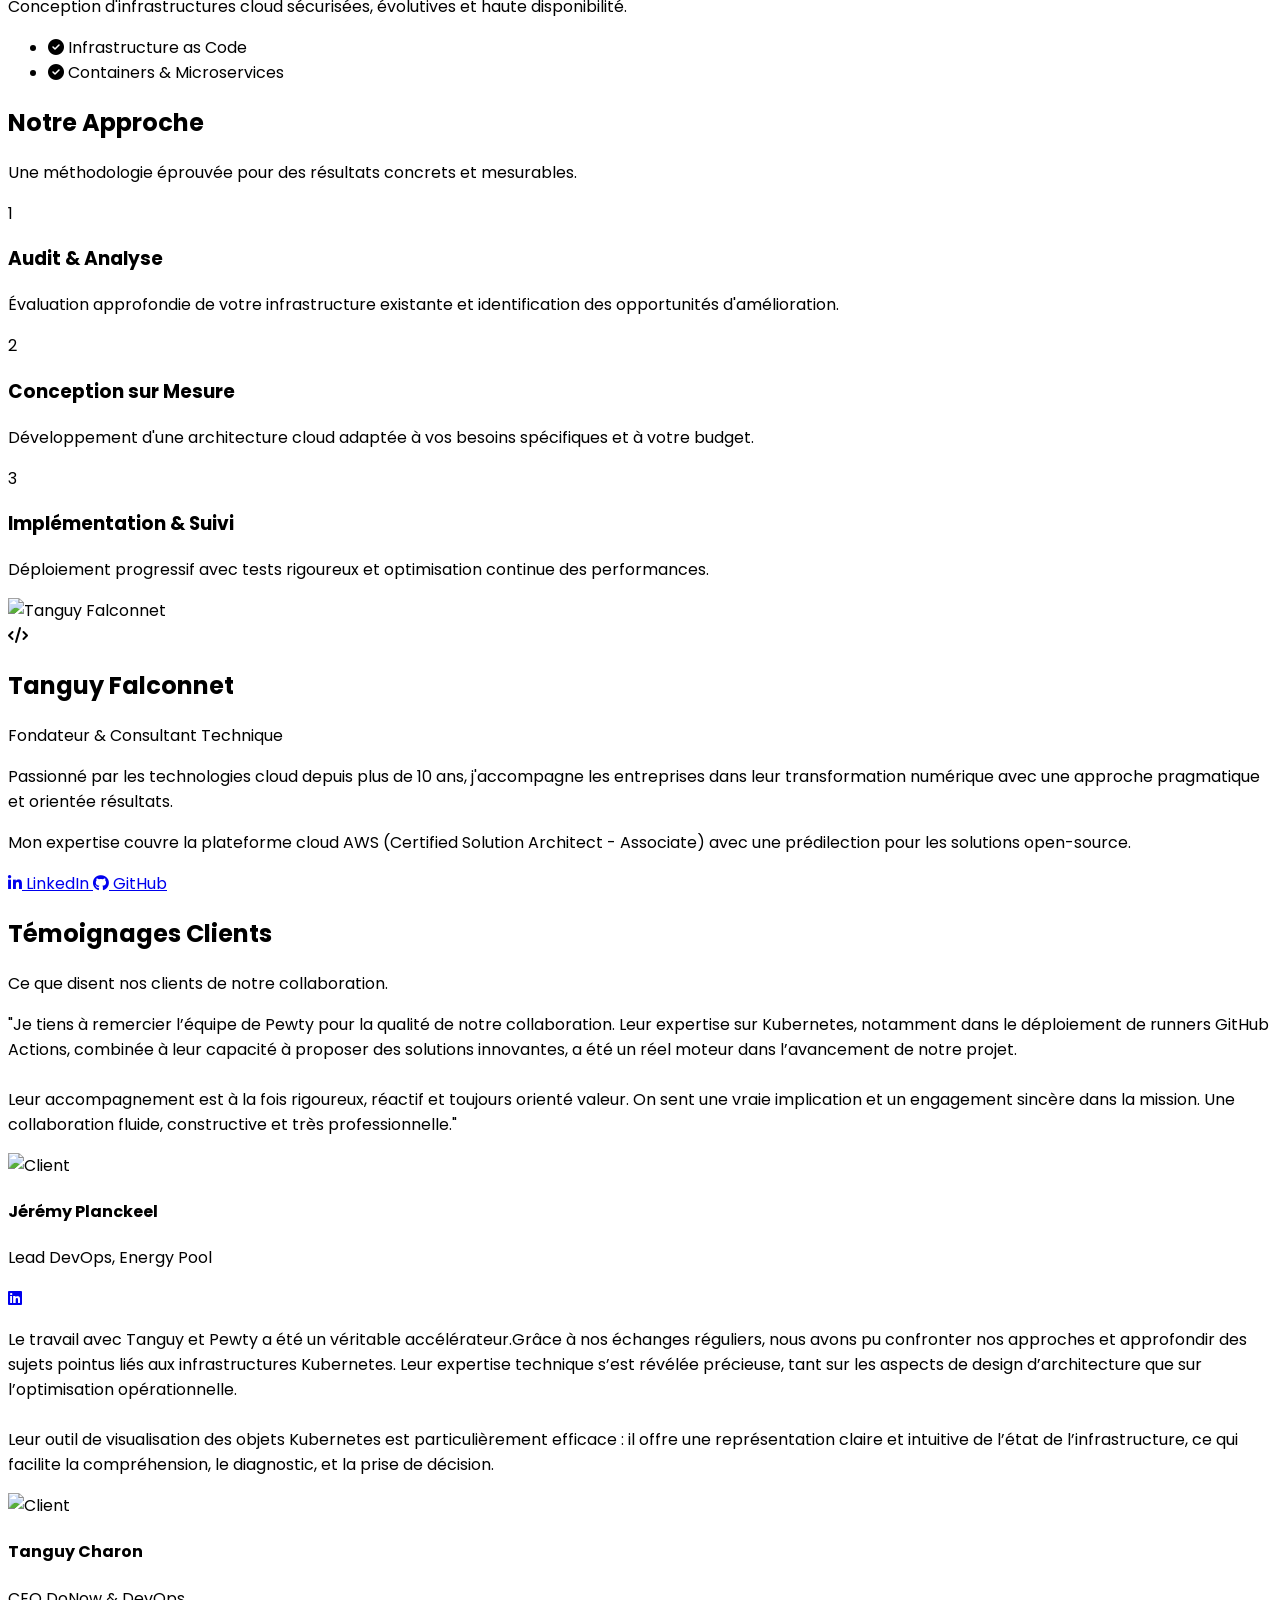
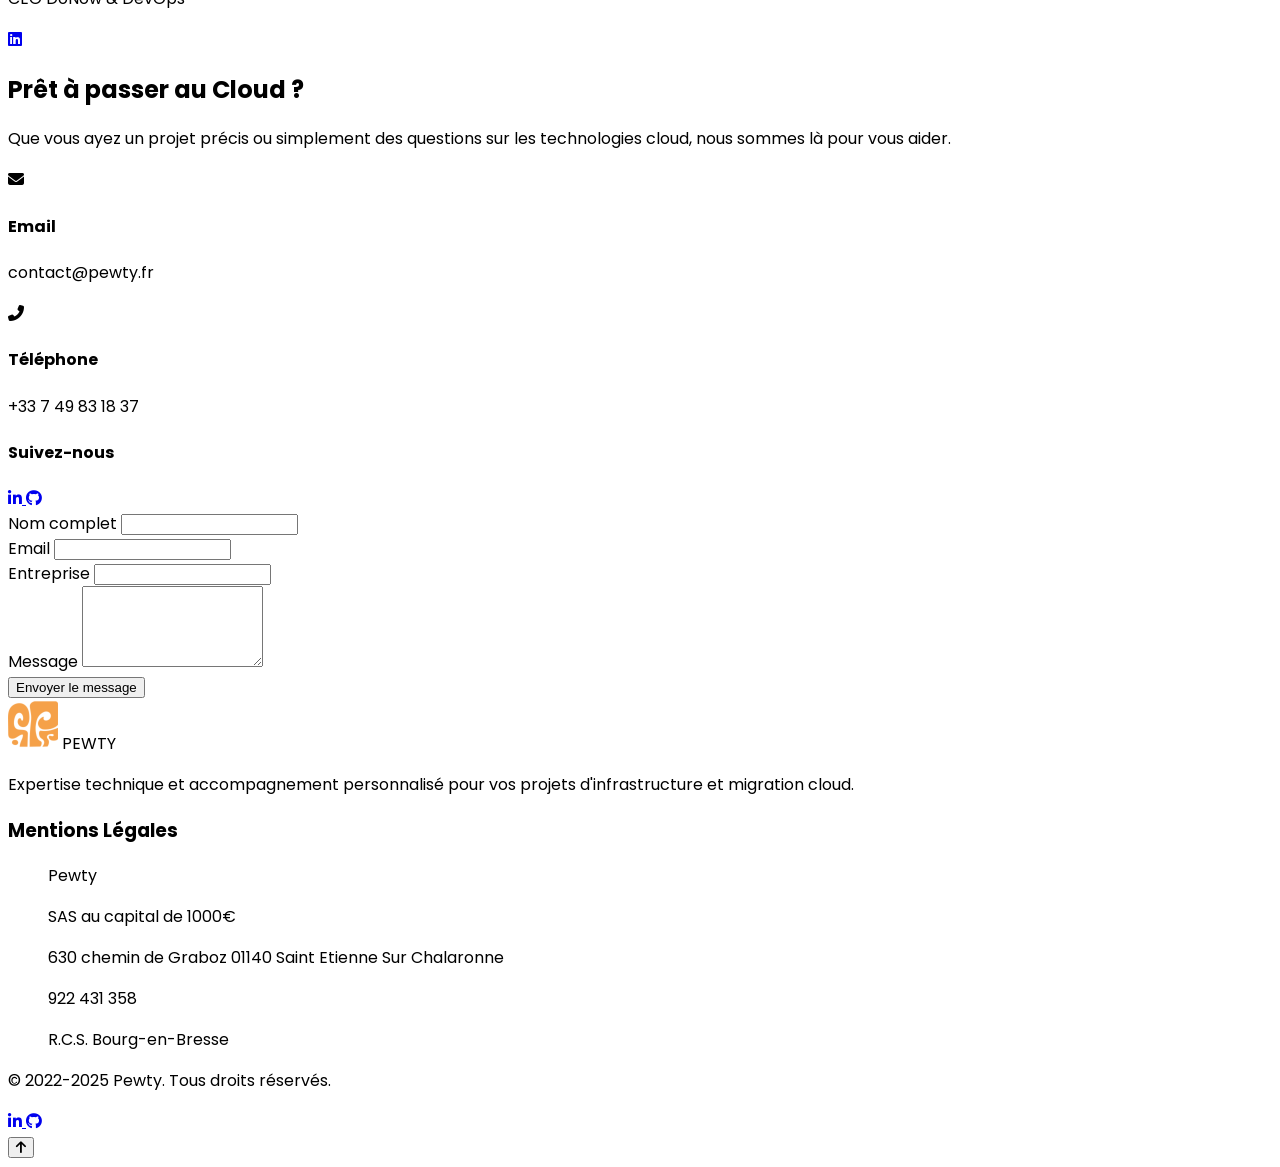
==== commit 26484a3e: "chore: move cols" ====
--- a/index.html
+++ b/index.html
@@ -207,7 +207,7 @@
                 <p class="text-xl text-gray-600 max-w-3xl mx-auto i18n-tech-solutions">Des solutions techniques sur mesure pour répondre à vos défis d'infrastructure et de performance.</p>
             </div>
             
-            <div class="grid grid-cols-1 md:grid-cols-2 lg:grid-cols-5 gap-8">
+            <div class="grid grid-cols-1 md:grid-cols-2 lg:grid-cols-3 gap-8">
                 <!-- Service 1 -->
                 <div class="tech-card bg-white rounded-xl shadow-md p-8 transition duration-500">
                     <div class="text-orange-400 mb-6">
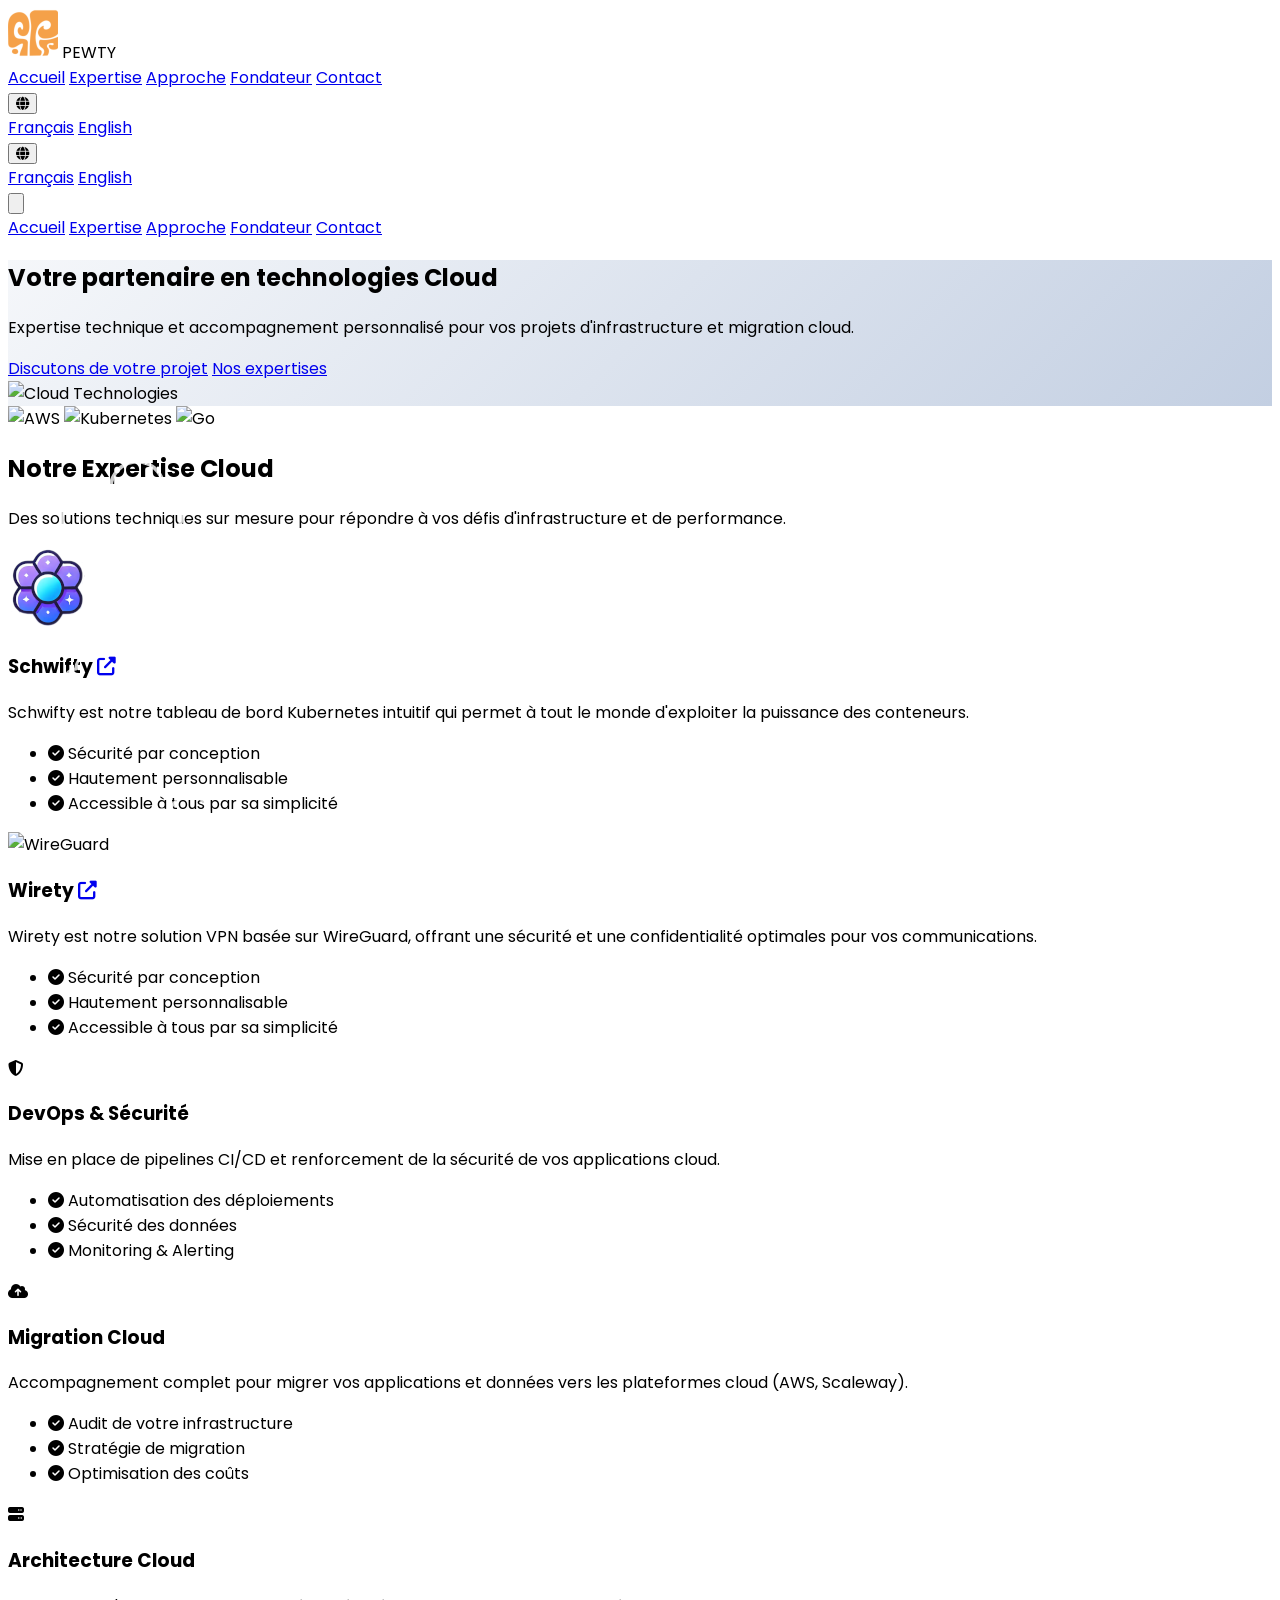
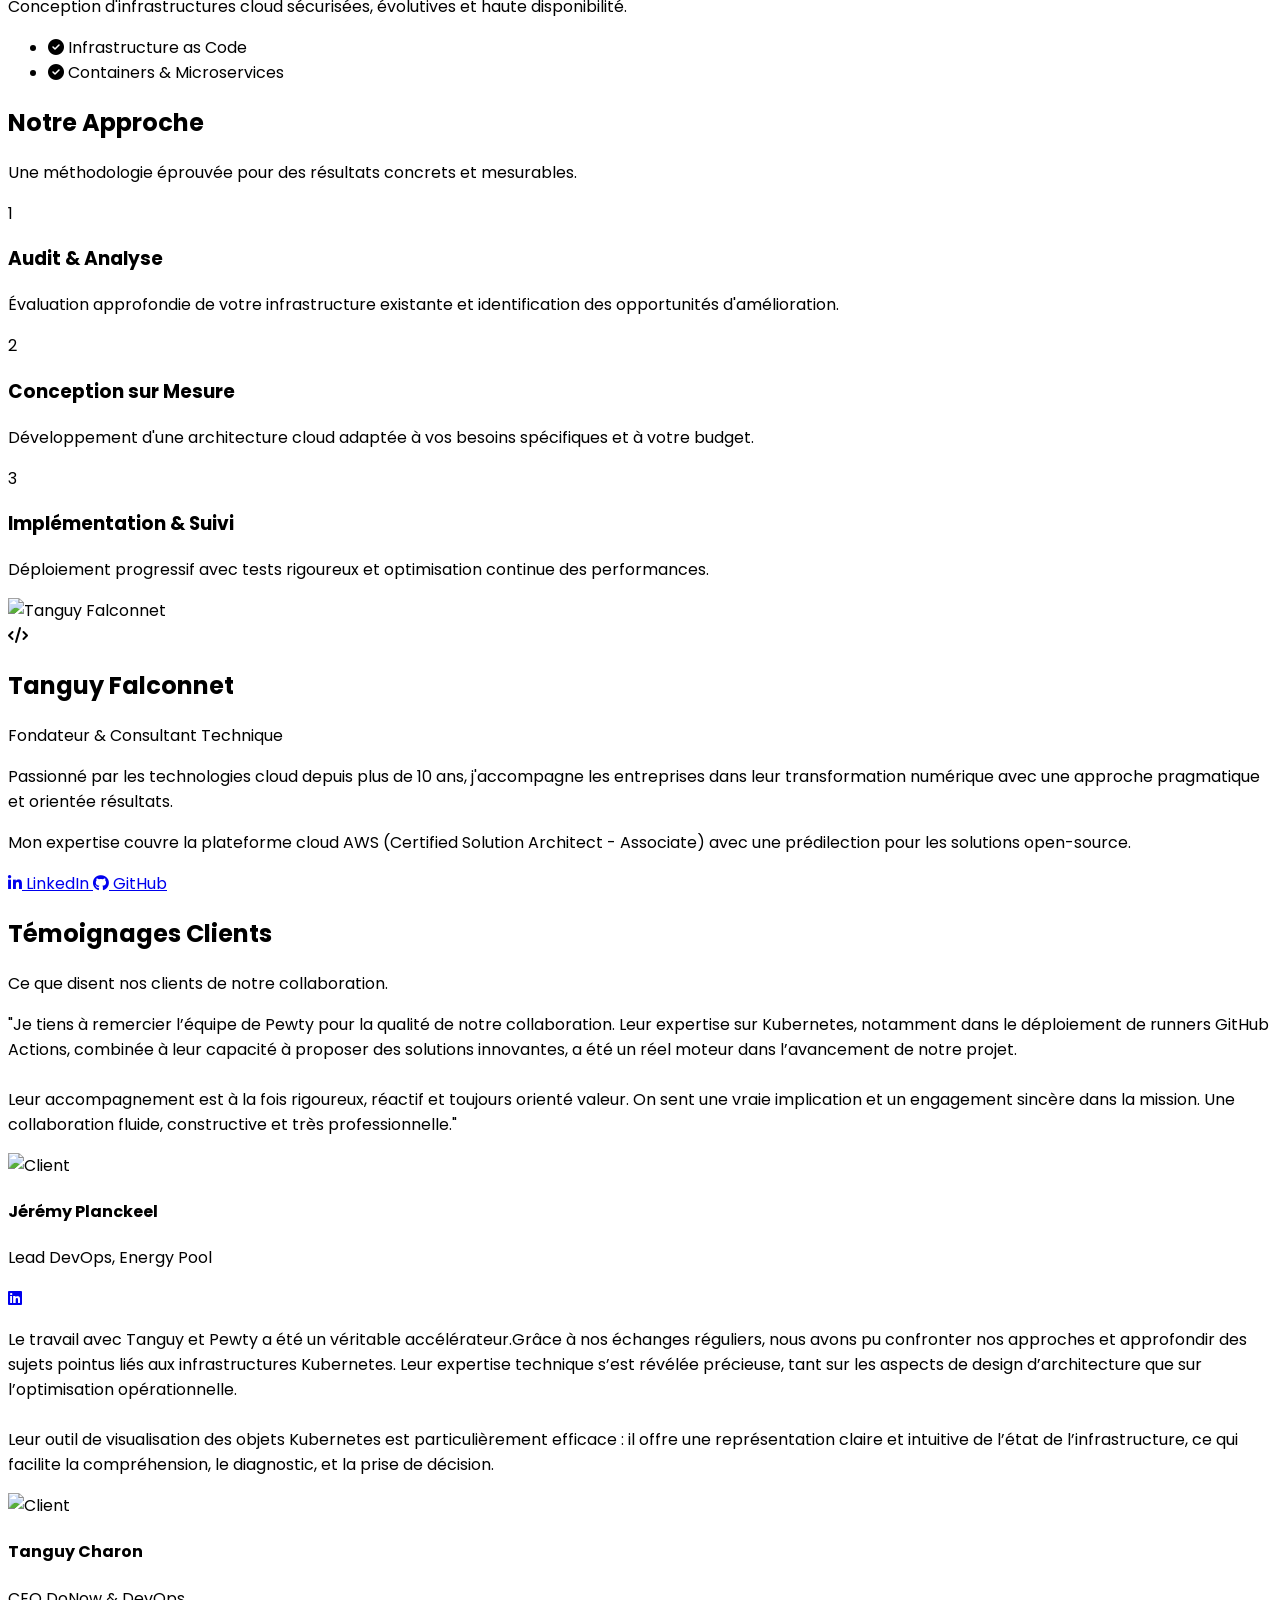
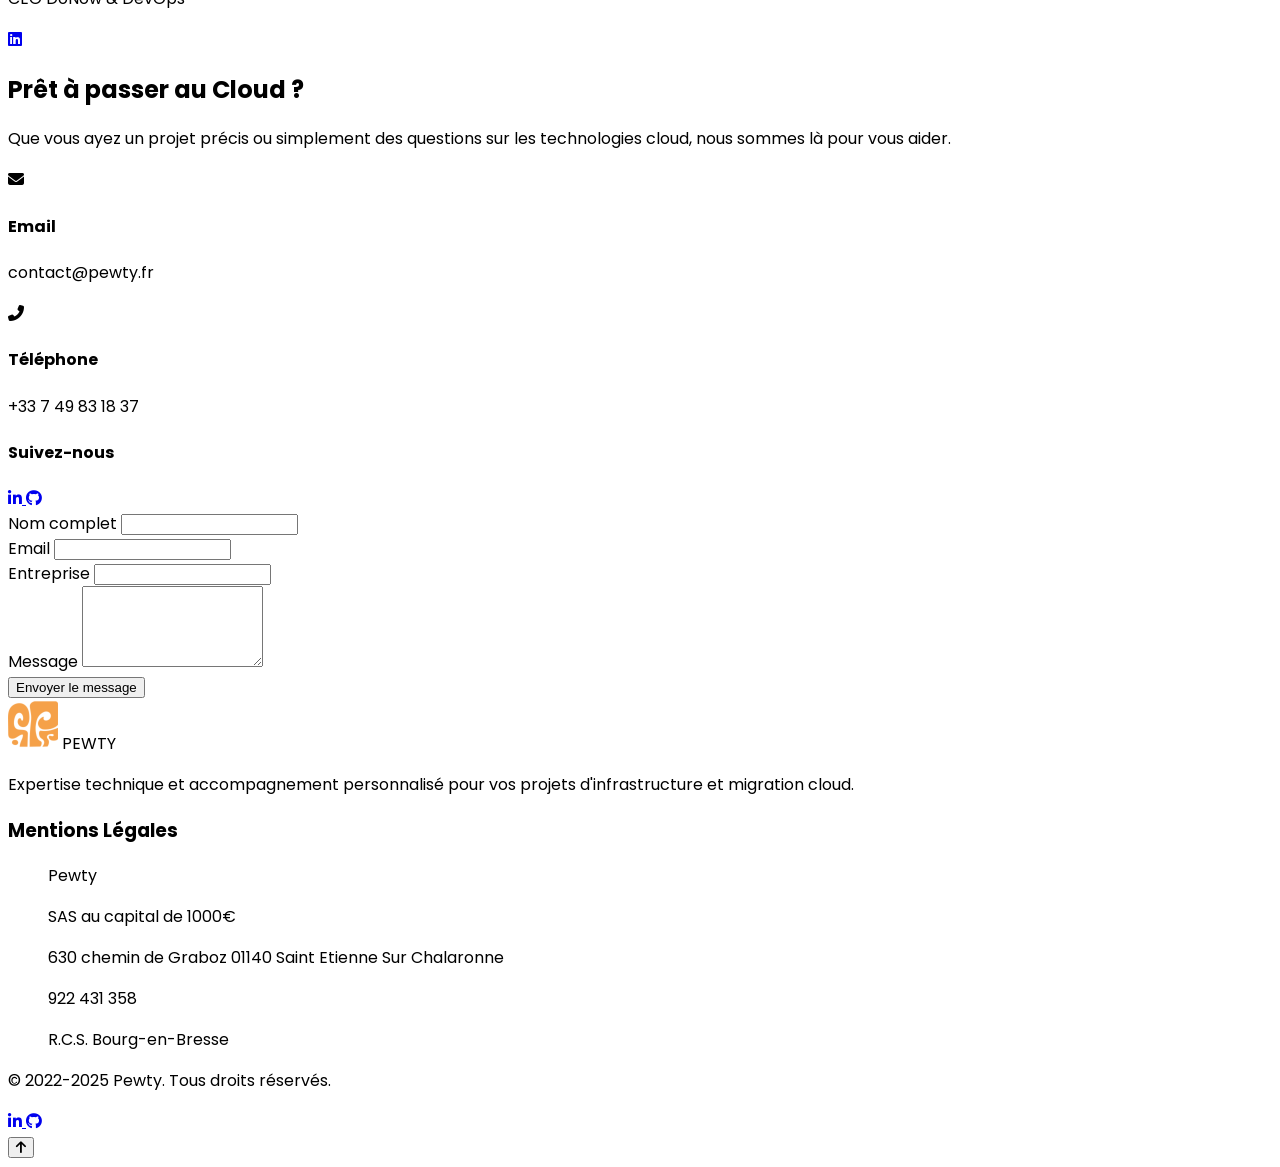
==== commit 08e16dea: "chore: move cols" ====
--- a/index.html
+++ b/index.html
@@ -206,9 +206,9 @@
                 <h2 class="text-3xl md:text-4xl font-bold text-gray-800 mb-4 i18n-our-expert-cloud">Notre Expertise Cloud</h2>
                 <p class="text-xl text-gray-600 max-w-3xl mx-auto i18n-tech-solutions">Des solutions techniques sur mesure pour répondre à vos défis d'infrastructure et de performance.</p>
             </div>
-            
-            <div class="grid grid-cols-1 md:grid-cols-2 lg:grid-cols-3 gap-8">
-                <!-- Service 1 -->
+
+            <div class="grid grid-cols-1 md:grid-cols-2 lg:grid-cols-2 gap-8">
+                <!-- Product 1 -->
                 <div class="tech-card bg-white rounded-xl shadow-md p-8 transition duration-500">
                     <div class="text-orange-400 mb-6">
                         <img src="/images/schwifty.png" alt="Kubernetes" class="h-12">
@@ -228,7 +228,7 @@
                     </ul>
                 </div>
 
-                <!-- Service 2 -->
+                <!-- Product 2 -->
                 <div class="tech-card bg-white rounded-xl shadow-md p-8 transition duration-500">
                     <div class="text-orange-400 mb-6">
                         <img src="https://raw.githubusercontent.com/pewty-fr/wirety/refs/heads/main/front/public/logo.svg" alt="WireGuard" class="h-12">
@@ -247,10 +247,10 @@
                         <li class="flex items-center i18n-wirety-feat-3"><i class="fas fa-check-circle text-orange-300 mr-2"></i> Accessible à tous par sa simplicité</li>
                     </ul>
                 </div>
-
-                
-
-                <!-- Service 3 -->
+            </div>
+            
+            <div class="grid grid-cols-1 md:grid-cols-2 lg:grid-cols-3 gap-8">
+                <!-- Service 1 -->
                 <div class="tech-card bg-white rounded-xl shadow-md p-8 transition duration-500">
                     <div class="text-orange-400 mb-6">
                         <i class="fas fa-shield-alt text-4xl"></i>
@@ -264,7 +264,7 @@
                     </ul>
                 </div>
 
-                <!-- Service 4 -->
+                <!-- Service 2 -->
                 <div class="tech-card bg-white rounded-xl shadow-md p-8 transition duration-500">
                     <div class="text-orange-400 mb-6">
                         <i class="fas fa-cloud-upload-alt text-4xl"></i>
@@ -278,7 +278,7 @@
                     </ul>
                 </div>
                 
-                <!-- Service 5 -->
+                <!-- Service 3 -->
                 <div class="tech-card bg-white rounded-xl shadow-md p-8 transition duration-500">
                     <div class="text-orange-400 mb-6">
                         <i class="fas fa-server text-4xl"></i>
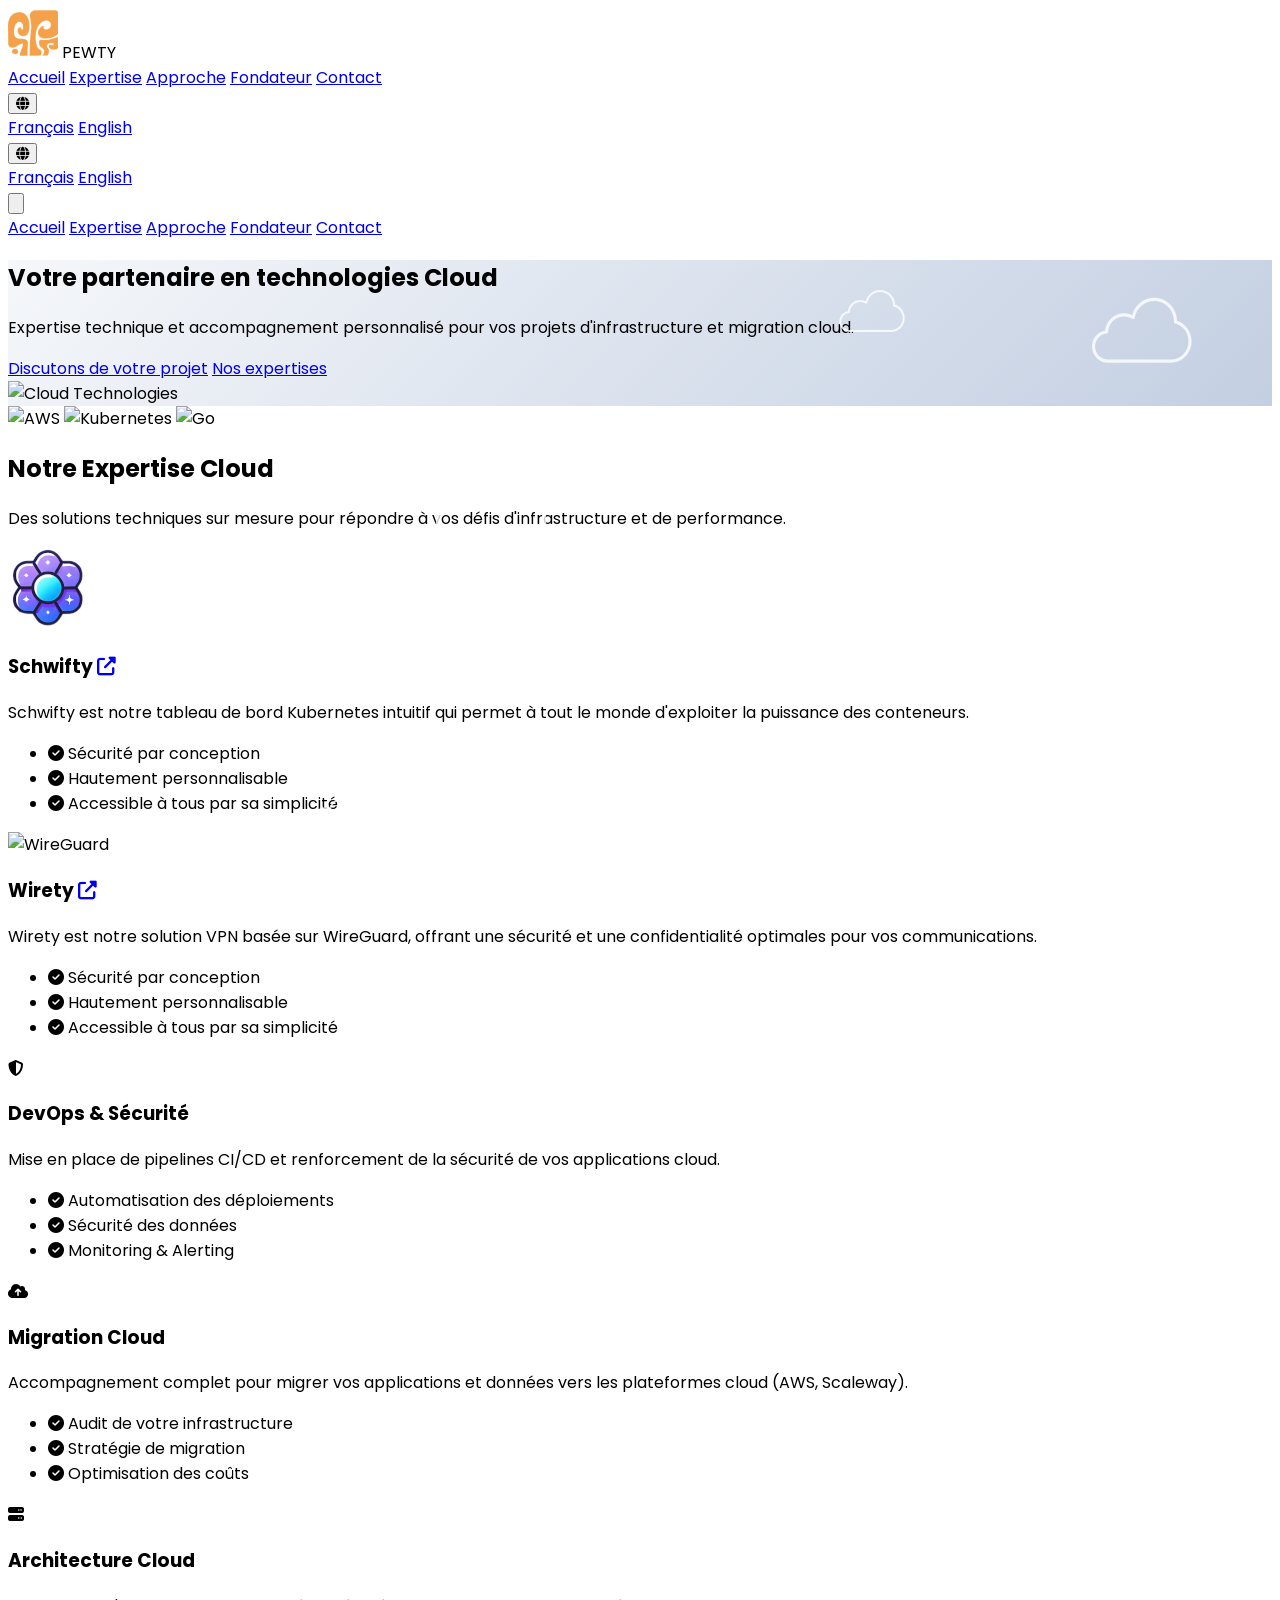
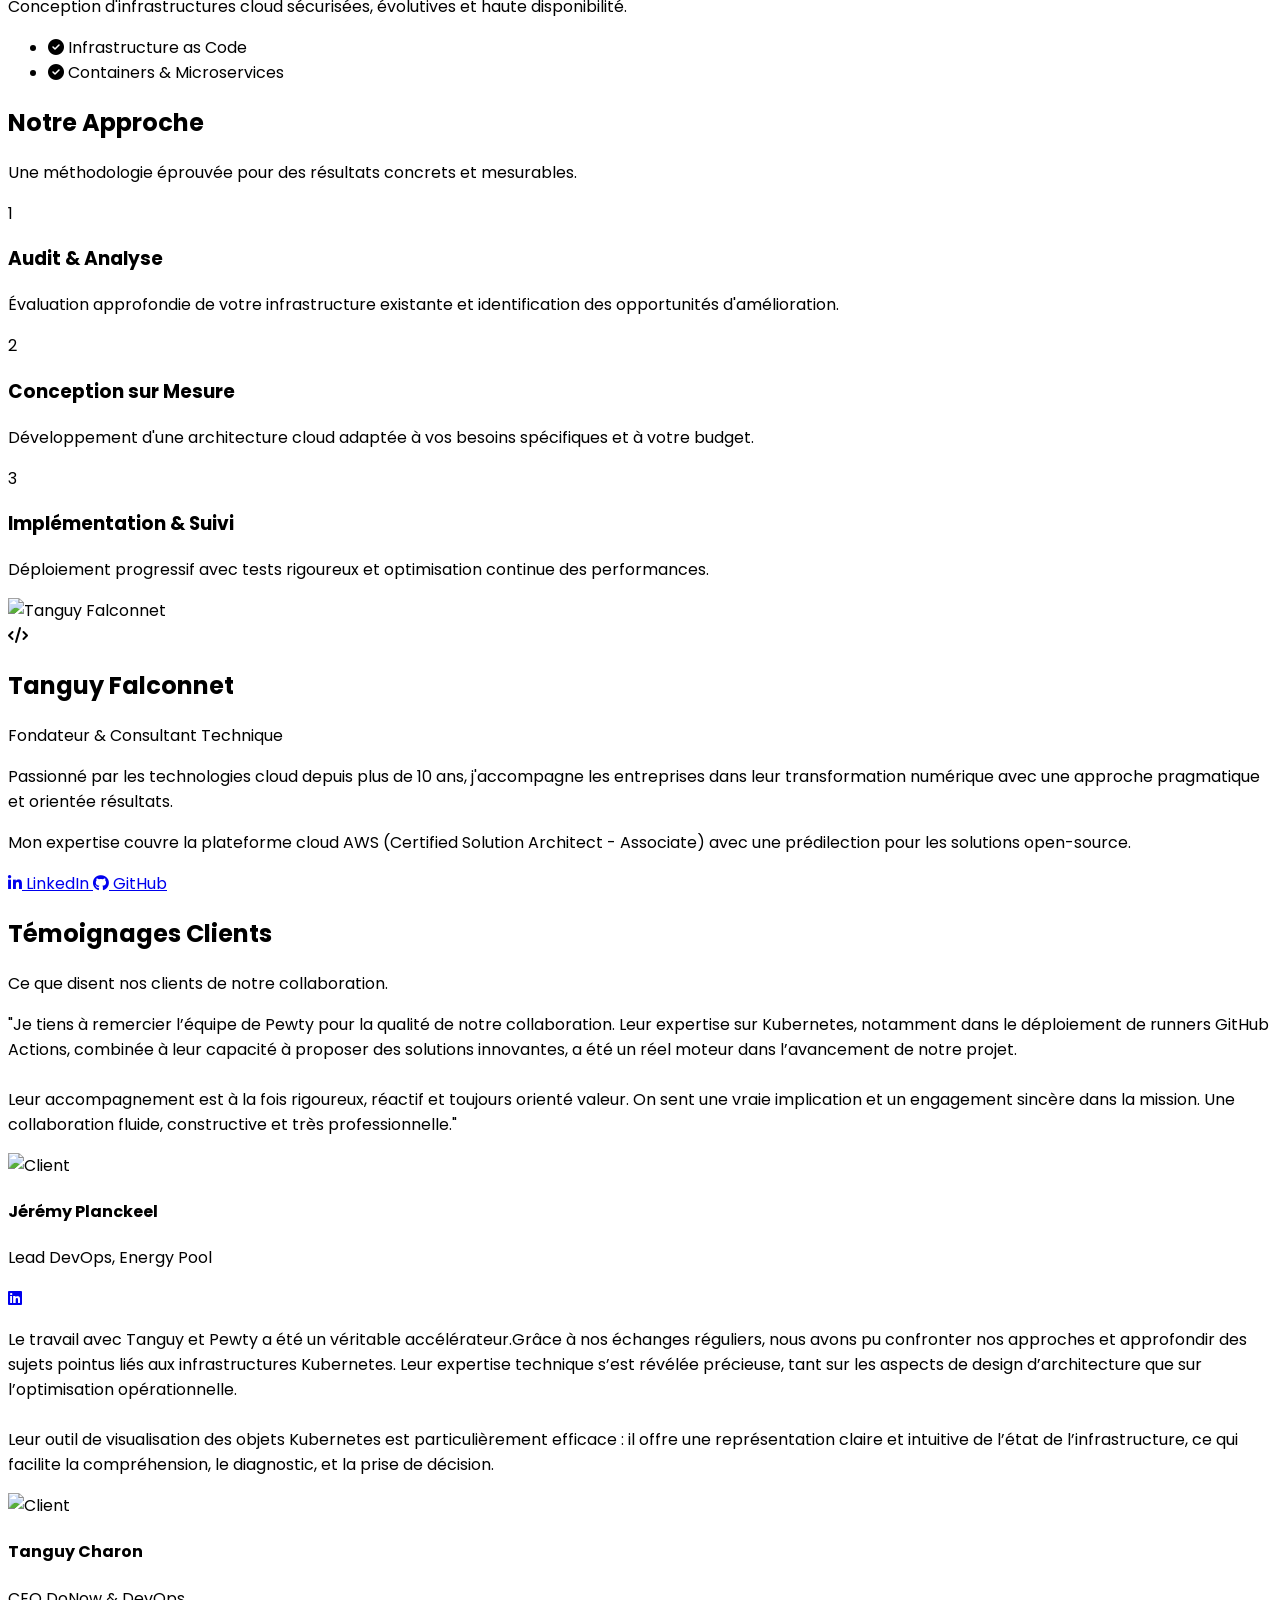
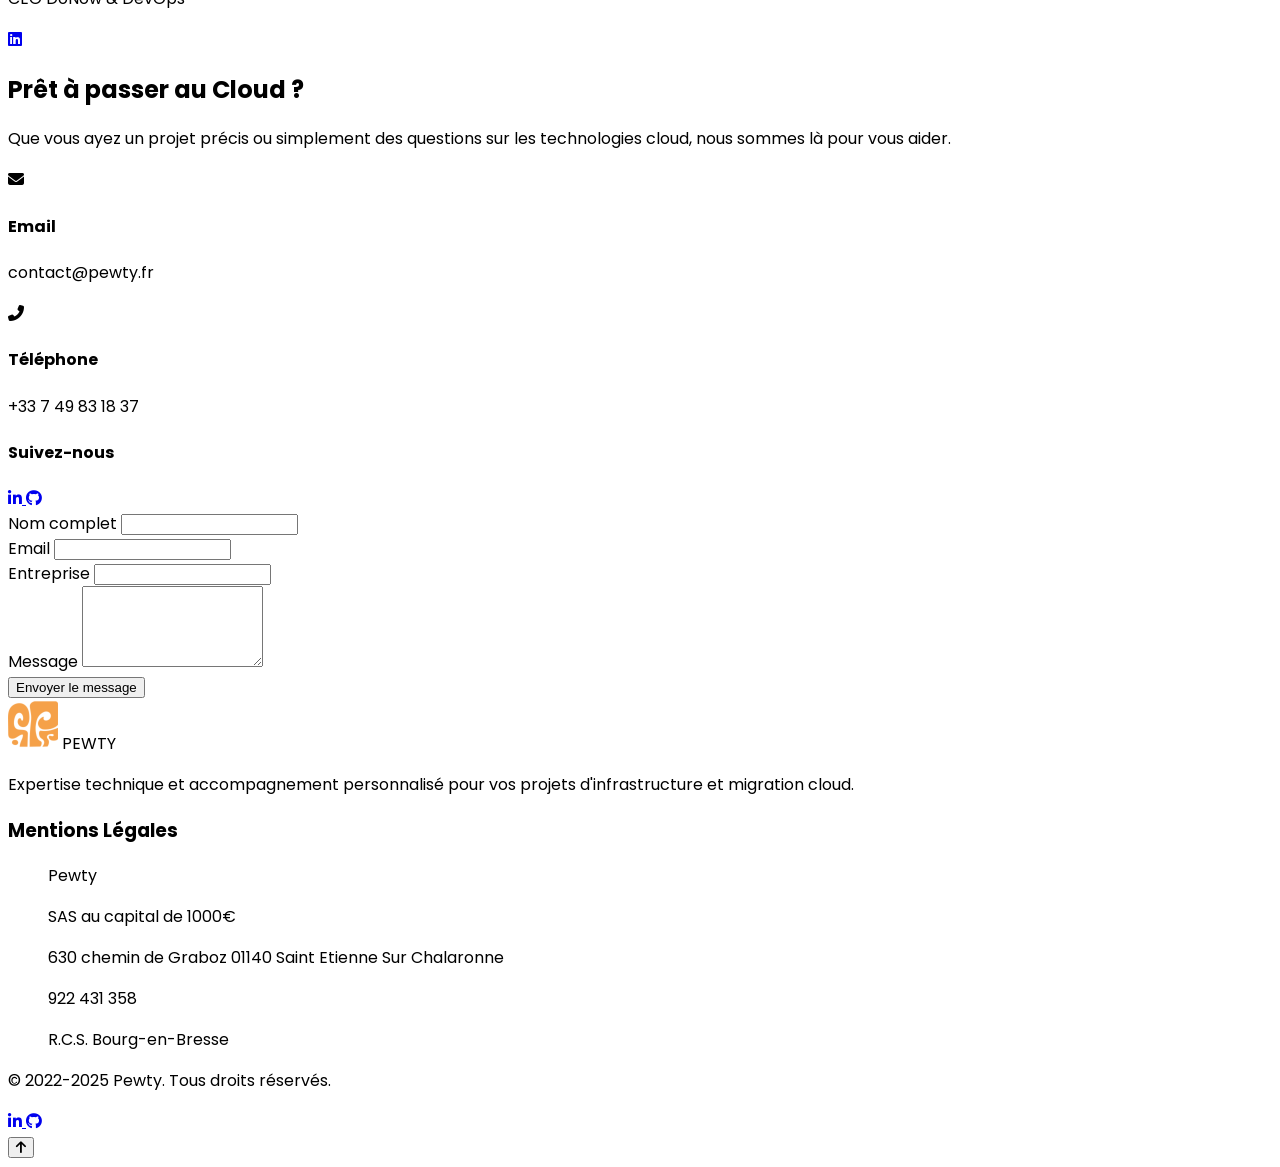
==== commit 0e33f7c9: "chore: add padding" ====
--- a/index.html
+++ b/index.html
@@ -207,7 +207,7 @@
                 <p class="text-xl text-gray-600 max-w-3xl mx-auto i18n-tech-solutions">Des solutions techniques sur mesure pour répondre à vos défis d'infrastructure et de performance.</p>
             </div>
 
-            <div class="grid grid-cols-1 md:grid-cols-2 lg:grid-cols-2 gap-8">
+            <div class="grid grid-cols-1 md:grid-cols-2 lg:grid-cols-2 gap-8 pb-4">
                 <!-- Product 1 -->
                 <div class="tech-card bg-white rounded-xl shadow-md p-8 transition duration-500">
                     <div class="text-orange-400 mb-6">
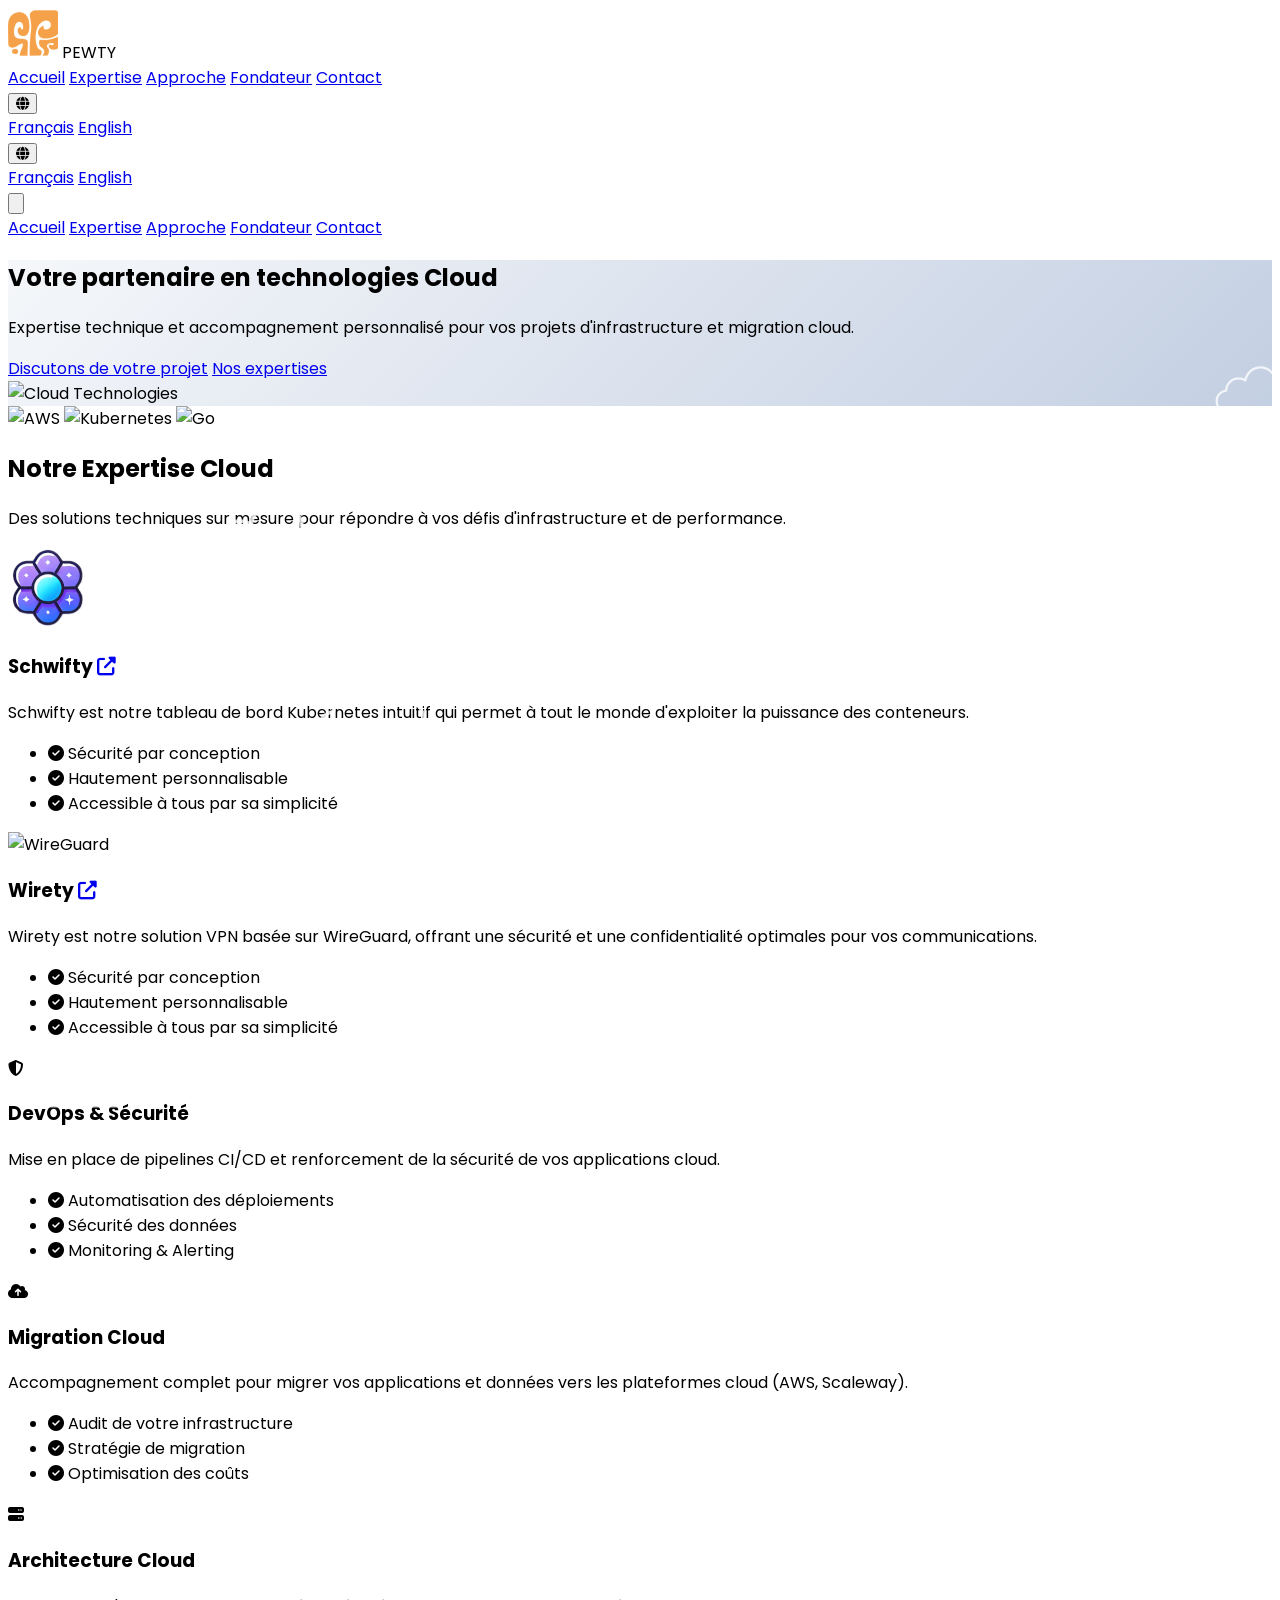
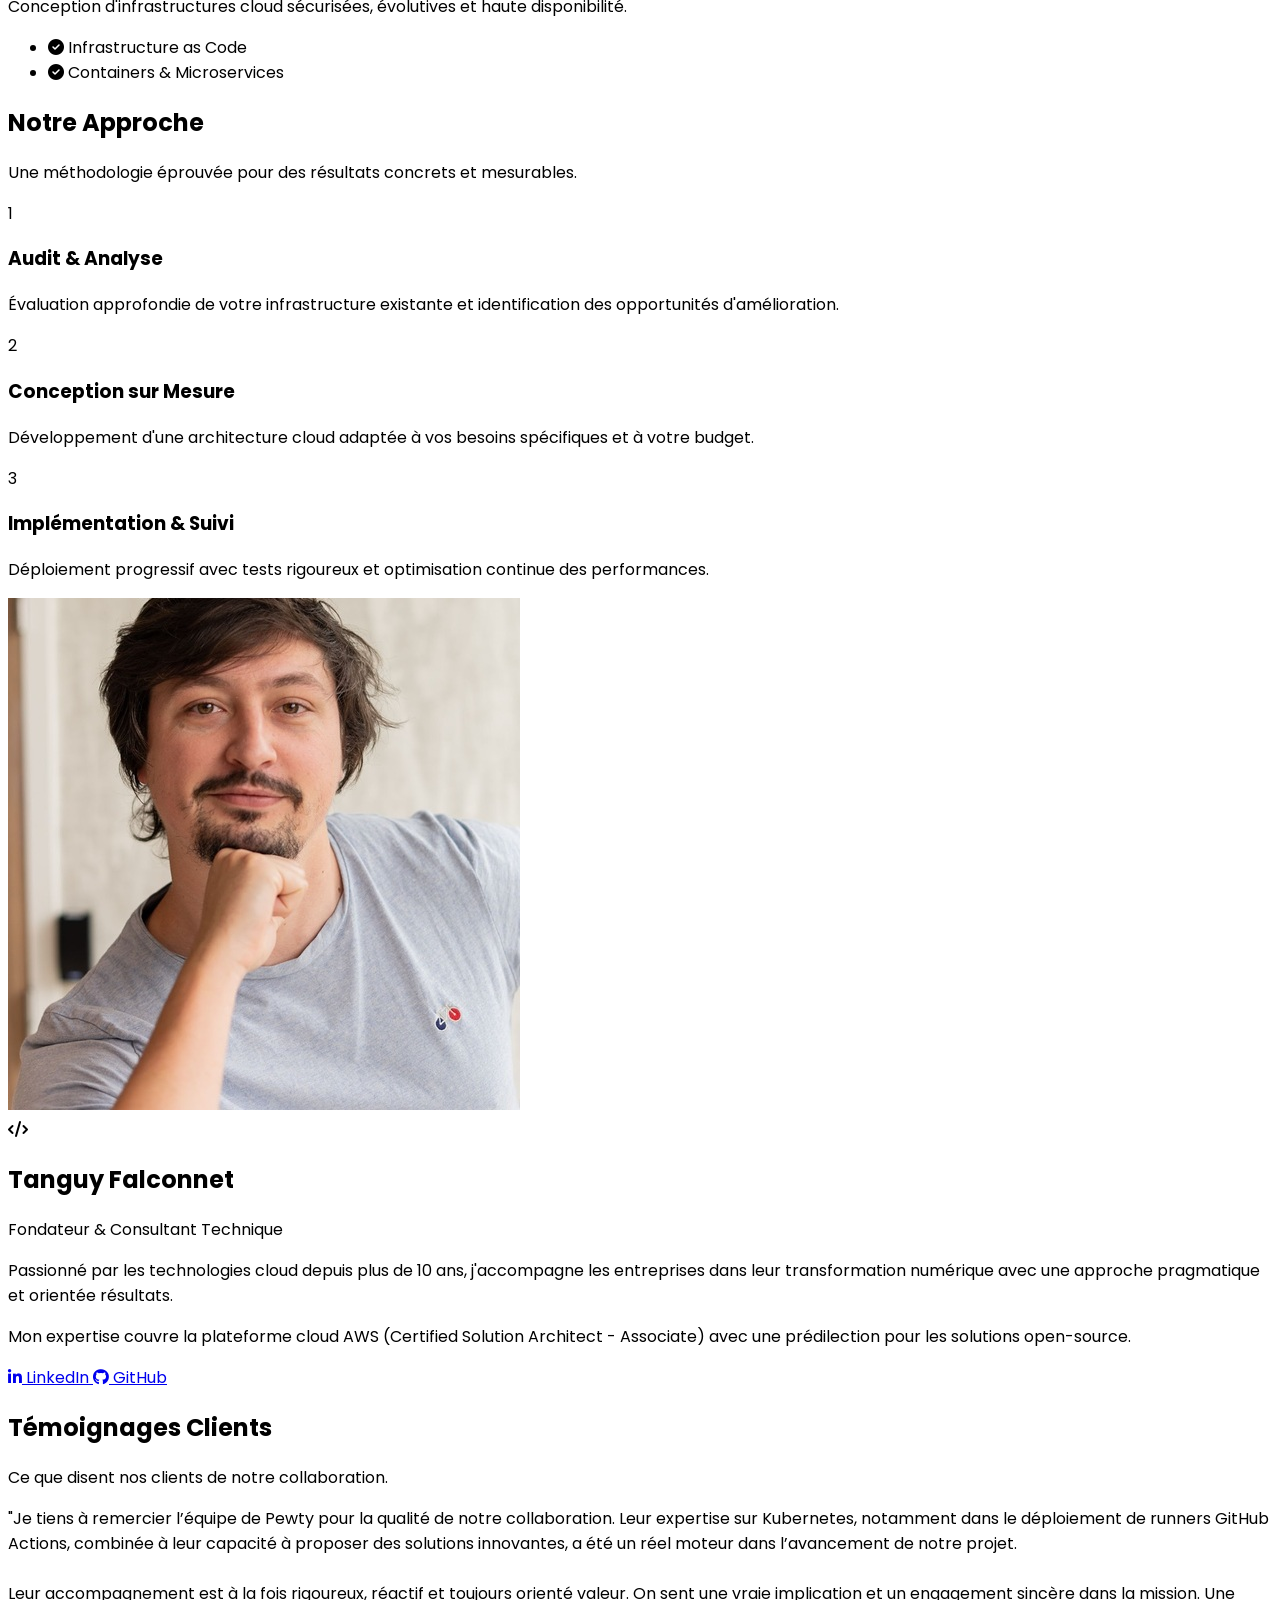
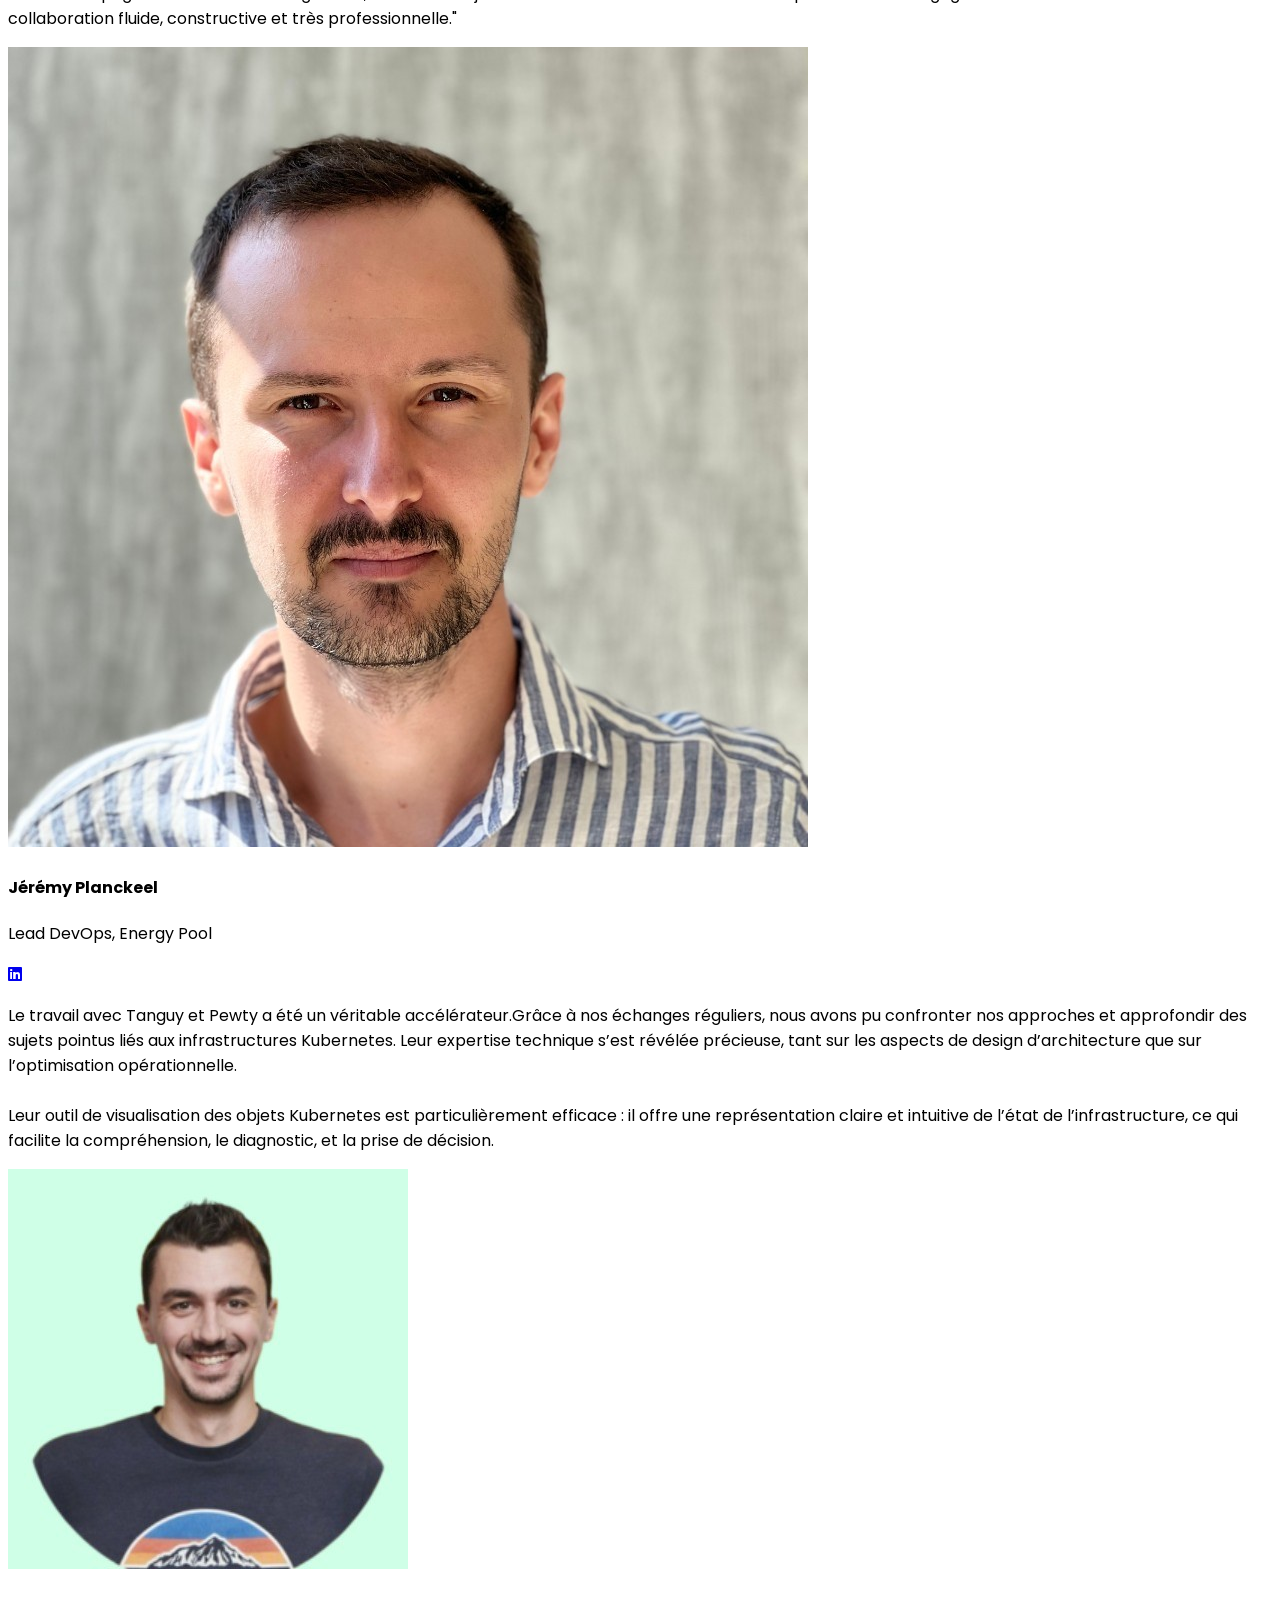
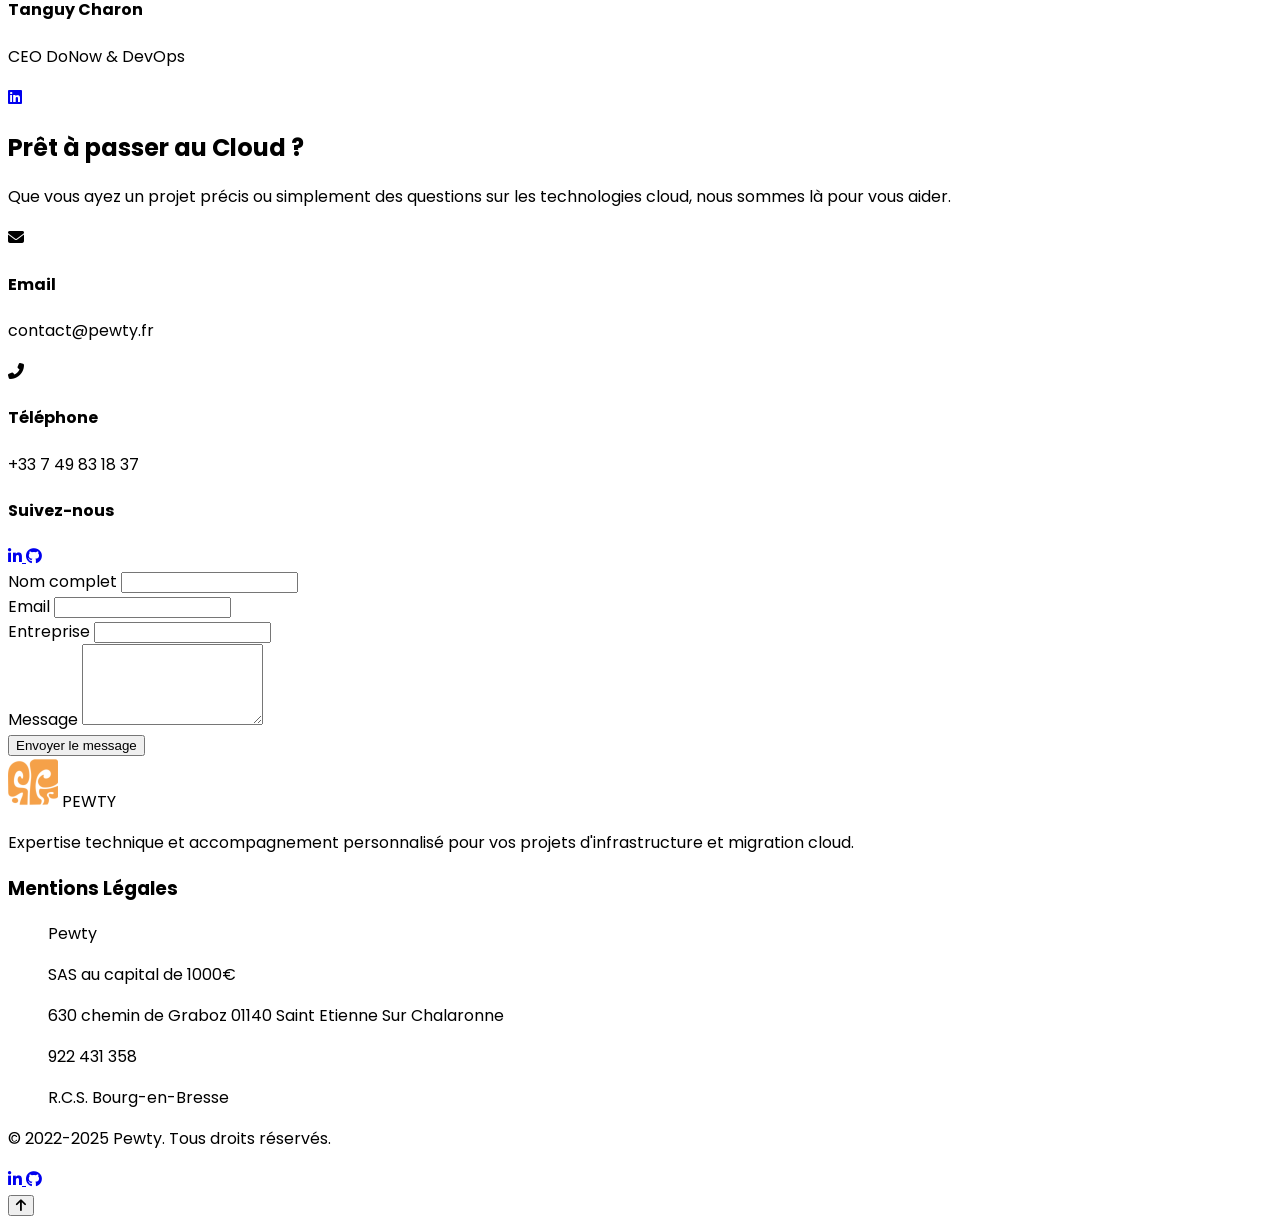
==== commit ad1407bc: "chore: add client photos" ====
--- a/index.html
+++ b/index.html
@@ -339,7 +339,7 @@
             <div class="md:flex items-center">
                 <div class="md:w-1/3 mb-12 md:mb-0 flex justify-center">
                     <div class="relative">
-                        <img src="https://raw.githubusercontent.com/pewty-fr/website-public/refs/heads/main/images/tanguyfalconnet.jpeg" alt="Tanguy Falconnet" class="w-64 h-64 rounded-full object-cover shadow-xl border-4 border-white">
+                        <img src="images/tanguyfalconnet.jpeg" alt="Tanguy Falconnet" class="w-64 h-64 rounded-full object-cover shadow-xl border-4 border-white">
                         <div class="absolute -bottom-2 -right-2 bg-orange-400 text-white p-3 rounded-full">
                             <i class="fas fa-code text-xl"></i>
                         </div>
@@ -376,7 +376,7 @@
                 <div class="bg-gray-50 p-8 rounded-xl shadow-sm">
                     <p class="text-gray-600 mb-6 i18n-testi-1-msg">"Je tiens à remercier l’équipe de Pewty pour la qualité de notre collaboration. Leur expertise sur Kubernetes, notamment dans le déploiement de runners GitHub Actions, combinée à leur capacité à proposer des solutions innovantes, a été un réel moteur dans l’avancement de notre projet.<br/><br/>Leur accompagnement est à la fois rigoureux, réactif et toujours orienté valeur. On sent une vraie implication et un engagement sincère dans la mission. Une collaboration fluide, constructive et très professionnelle."</p>
                     <div class="flex items-center">
-                        <img src="https://media.licdn.com/dms/image/v2/C4D03AQEX3schQnYxxA/profile-displayphoto-shrink_400_400/profile-displayphoto-shrink_400_400/0/1662024995176?e=1750291200&v=beta&t=zbgp8tZZdo5xJRMzjj3jg1zA9Q5sXPPe65xzIFFwG4g" alt="Client" class="w-12 h-12 rounded-full mr-4">
+                        <img src="images/jeremyplanckeel.jpg" alt="Client" class="w-12 h-12 rounded-full mr-4">
                         <div>
                             <h4 class="font-semibold text-gray-800">Jérémy Planckeel</h4>
                             <p class="text-gray-500 i18n-testi-1-title">Lead DevOps, Energy Pool</p>
@@ -393,7 +393,7 @@
                         Leur outil de visualisation des objets Kubernetes est particulièrement efficace : il offre une représentation claire et intuitive de l’état de l’infrastructure, ce qui facilite la compréhension, le diagnostic, et la prise de décision.
                     </p>
                     <div class="flex items-center">
-                        <img src="https://media.licdn.com/dms/image/v2/D4D03AQFGNePi_-BJxA/profile-displayphoto-shrink_400_400/B4DZXsnvVlGkAg-/0/1743431595698?e=1750896000&v=beta&t=pEK8mb8M3Ztdxm9fqszTOt3ttowKYj7lPPlhm4JTU6g" alt="Client" class="w-12 h-12 rounded-full mr-4">
+                        <img src="images/tanguycharon.jpg" alt="Client" class="w-12 h-12 rounded-full mr-4">
                         <div>
                             <h4 class="font-semibold text-gray-800">Tanguy Charon</h4>
                             <p class="text-gray-500 i18n-testi-1-title">CEO DoNow & DevOps</p>
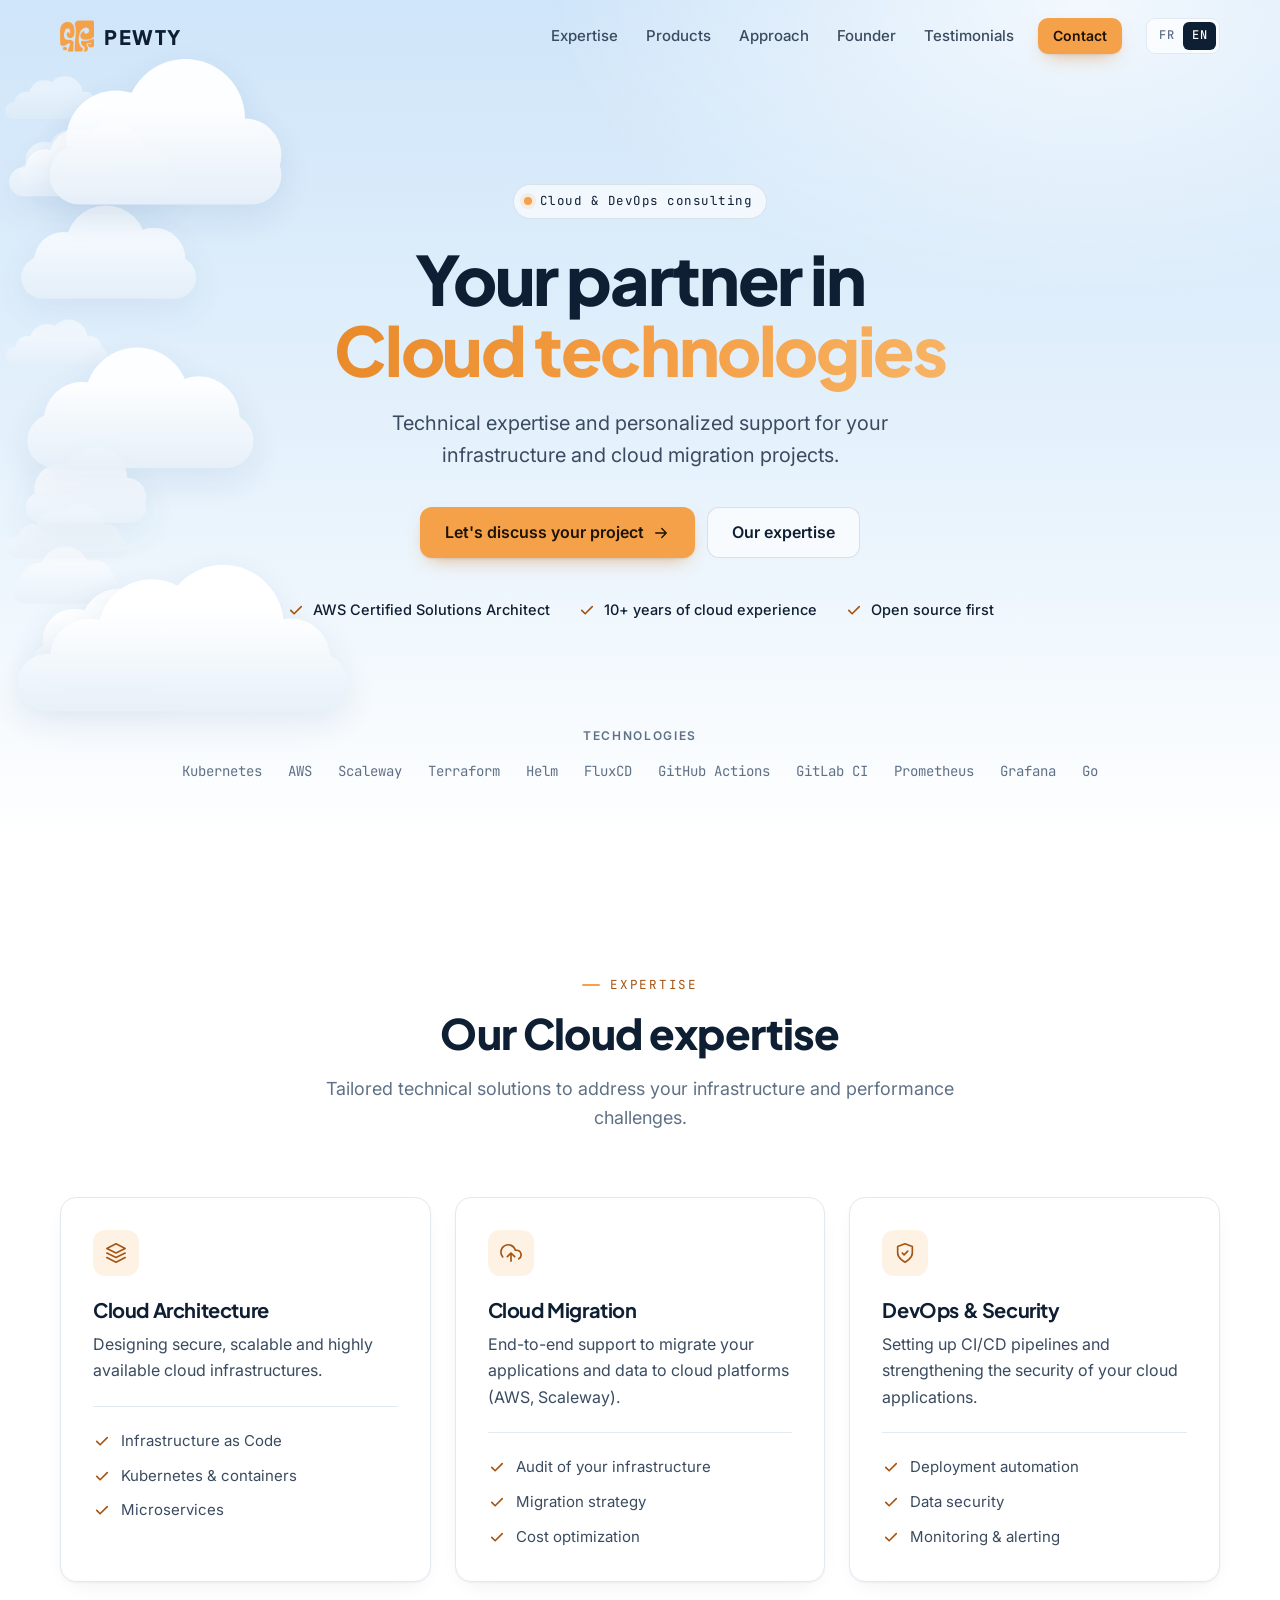
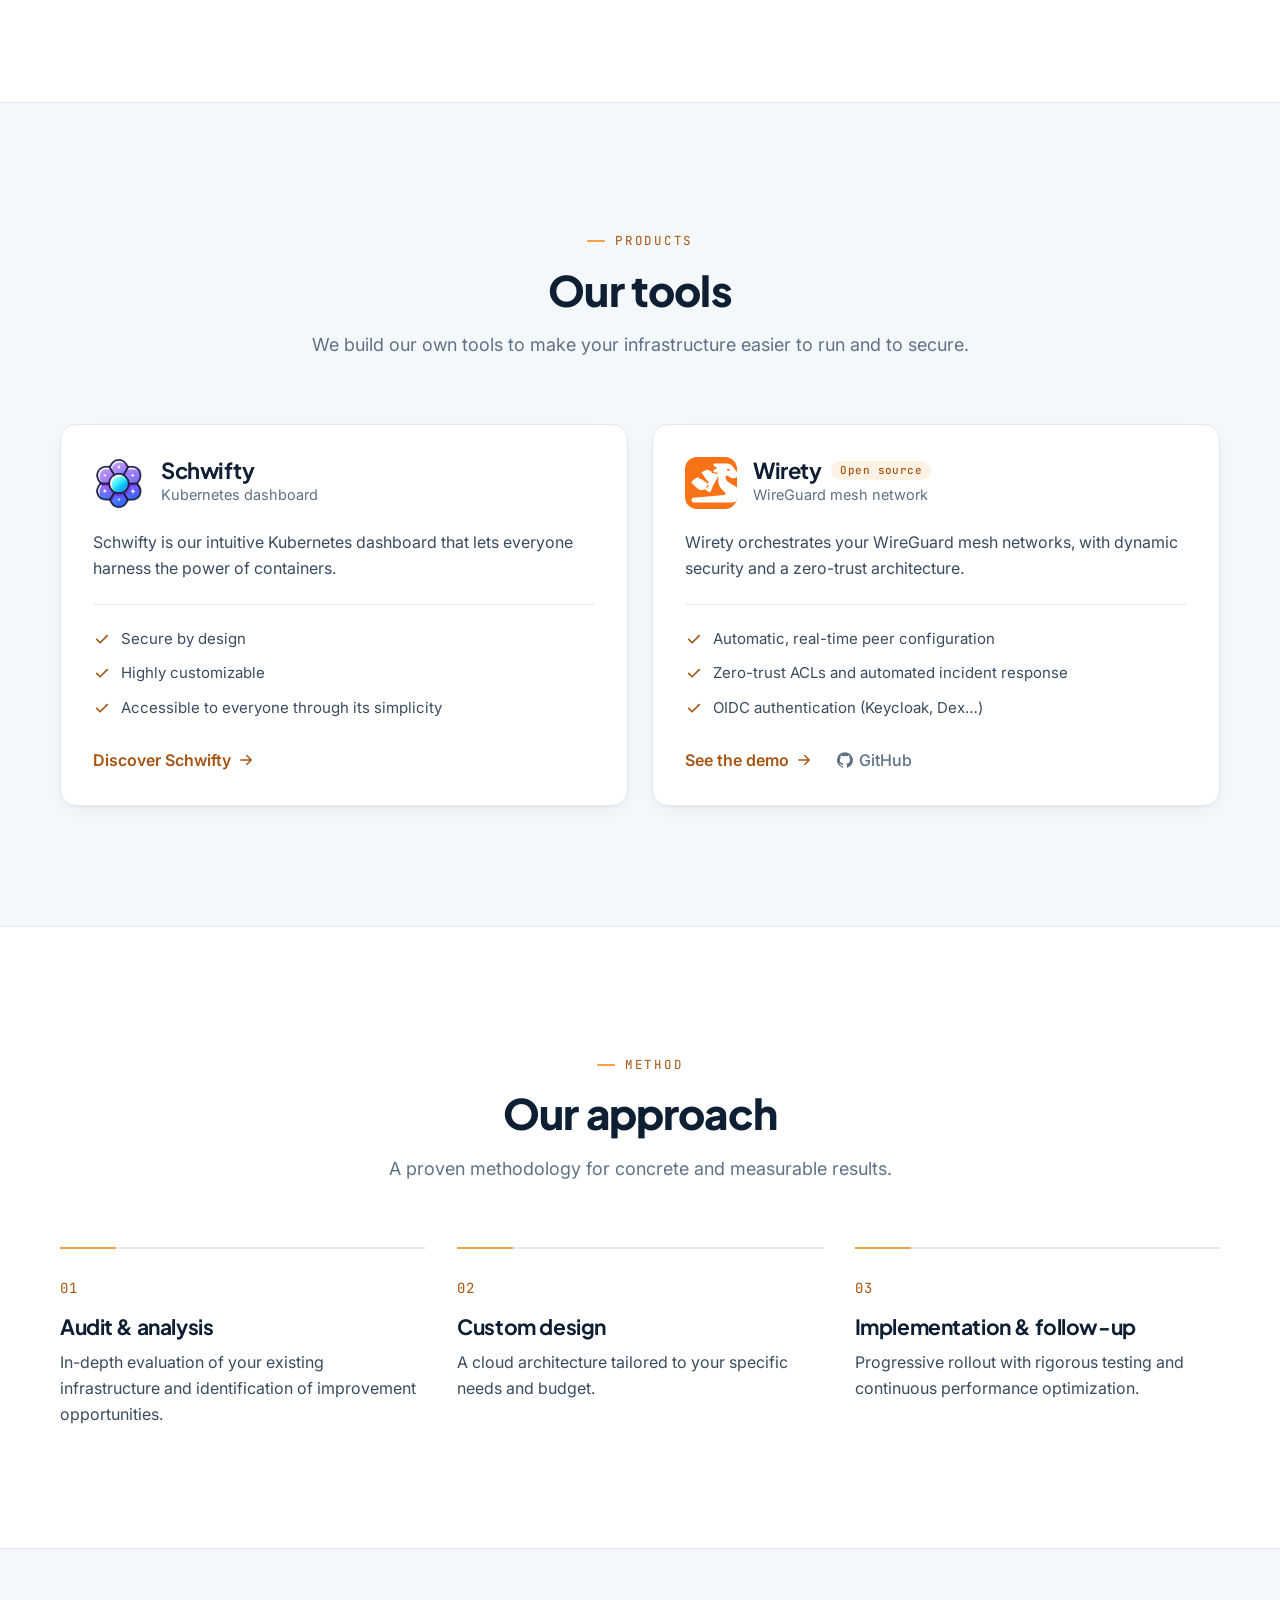
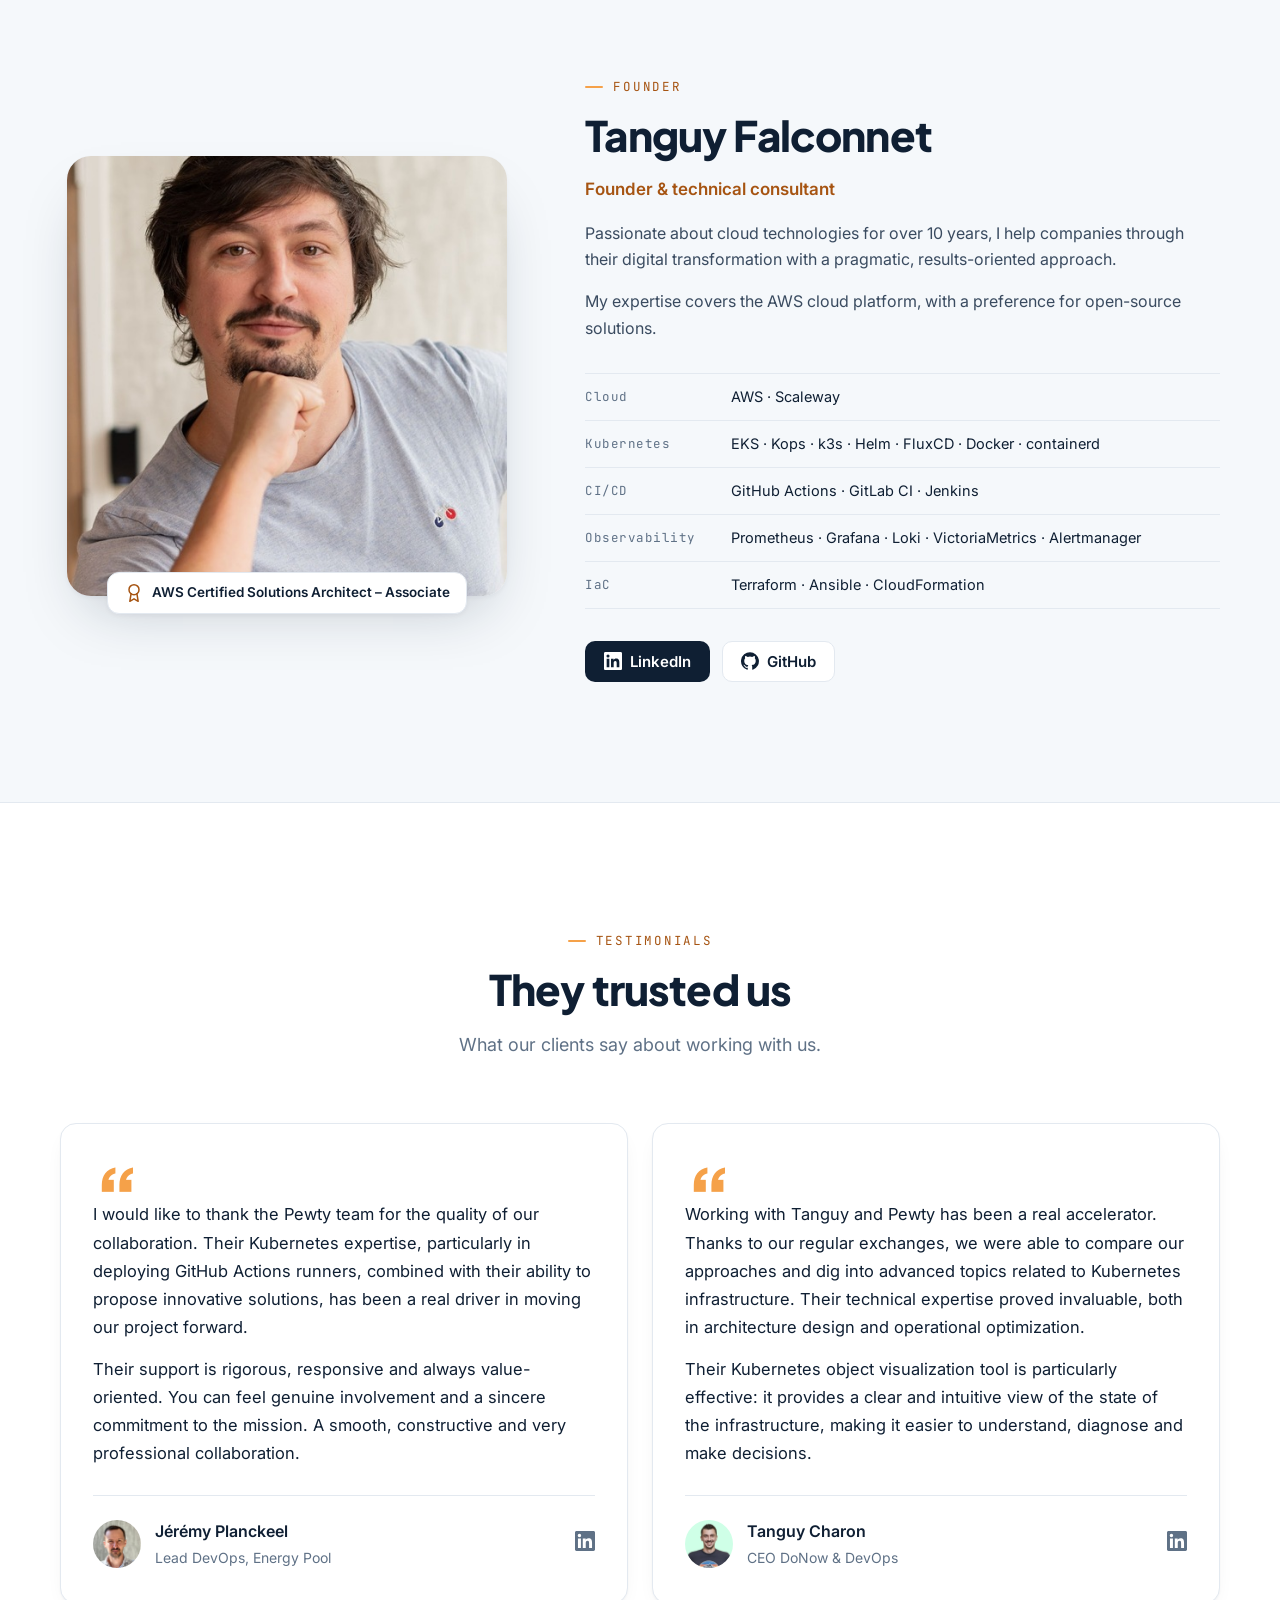
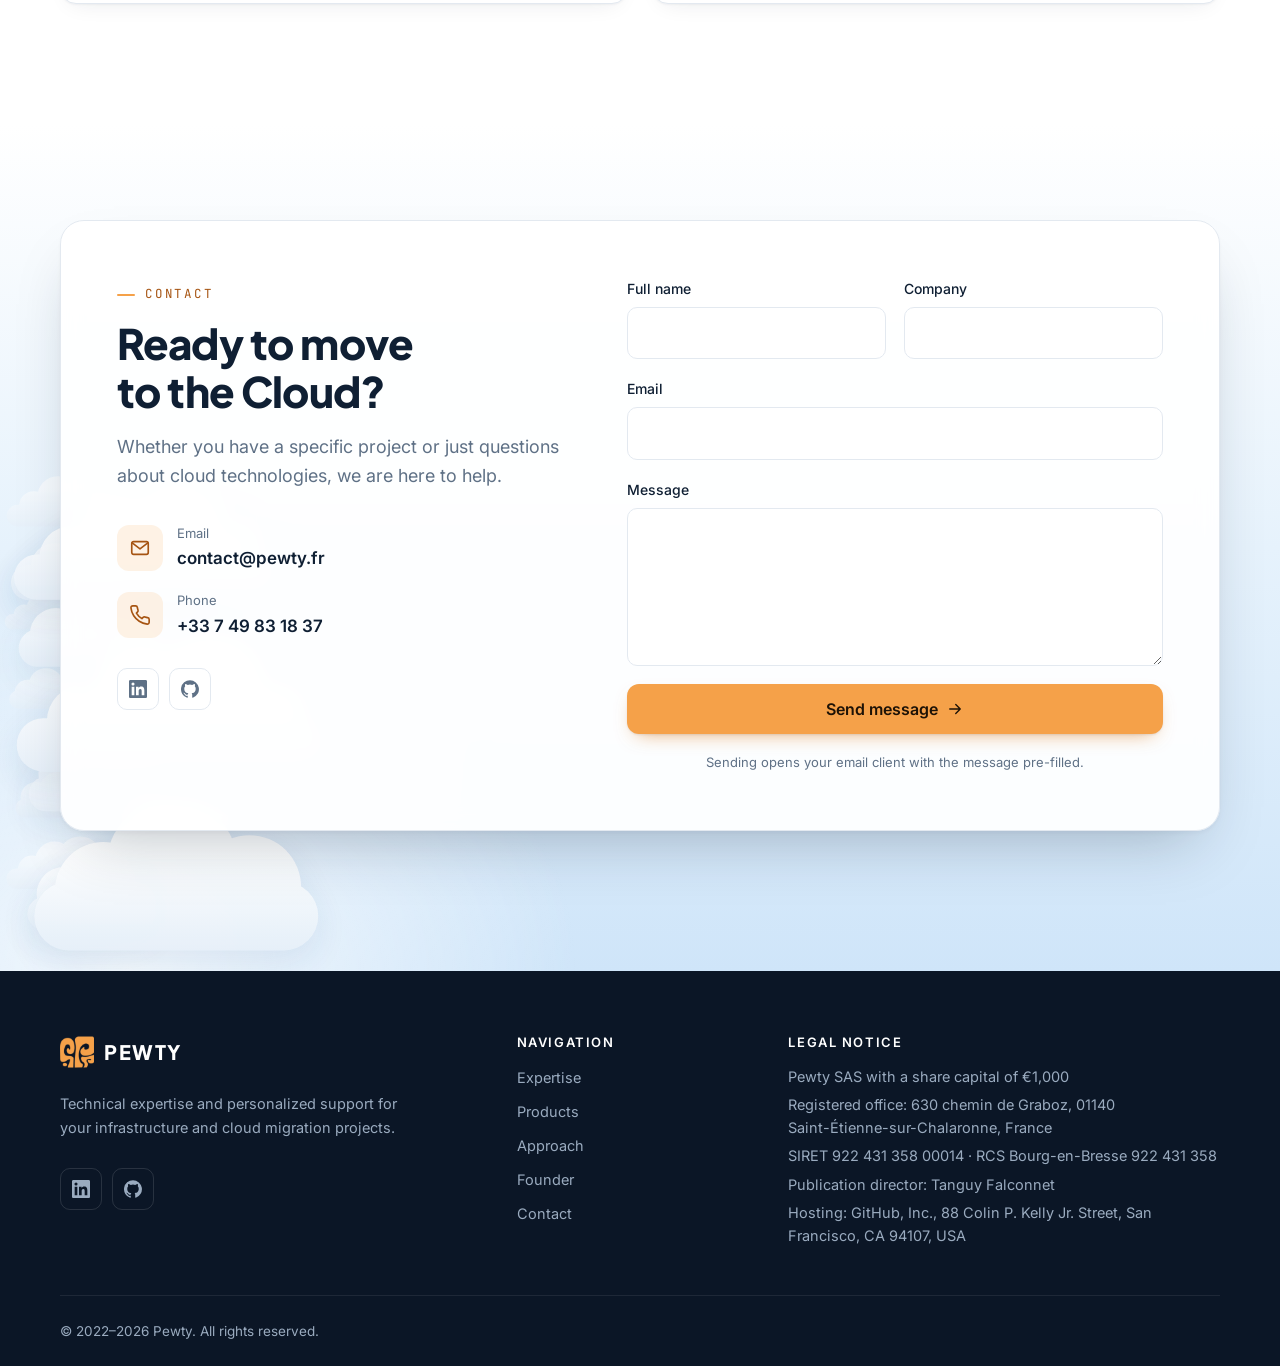
==== commit 16ff13d5: "chore: refonte" ====
--- a/index.html
+++ b/index.html
@@ -2,654 +2,437 @@
 <html lang="fr">
 <head>
     <meta charset="UTF-8">
-    <meta name="viewport" content="width=device-width, initial-scale=1.0">
-
-    <title>Pewty</title>
-    <meta name="description" content="Pewty (pronounced 'pew-tea') is a french company doing IT consulting for Cloud technologies.">
-    <link rel="icon" type="image/png" href="images/favicon.png"/>
-    <script src="https://cdn.tailwindcss.com"></script>
-    <link rel="stylesheet" href="https://cdnjs.cloudflare.com/ajax/libs/font-awesome/6.4.0/css/all.min.css">
-    <style>
-        @import url('https://fonts.googleapis.com/css2?family=Poppins:wght@300;400;500;600;700&display=swap');
-        
-        body {
-            font-family: 'Poppins', sans-serif;
-            scroll-behavior: smooth;
-        }
-        
-        .cloud-bg {
-            background: linear-gradient(135deg, #f5f7fa 0%, #c3cfe2 100%);
-        }
-        
-        .tech-card:hover {
-            transform: translateY(-5px);
-            box-shadow: 0 10px 25px -5px rgba(0, 0, 0, 0.1);
-        }
-        
-        .animate-pulse-slow {
-            animation: pulse 6s ease-in-out infinite;
-        }
-        
-        @keyframes pulse {
-            0% { opacity: 0.9; }
-            50% { opacity: 1; }
-            100% { opacity: 0.9; }
-        }
-        
-        .nav-link {
-            position: relative;
-        }
-        
-        .nav-link::after {
-            content: '';
-            position: absolute;
-            width: 0;
-            height: 2px;
-            bottom: -2px;
-            left: 0;
-            background-color: #e5b846;
-            transition: width 0.3s ease;
-        }
-        
-        .nav-link:hover::after {
-            width: 100%;
-        }
-        
-        .floating-clouds {
-            position: absolute;
-            width: 100%;
-            height: 100%;
-            overflow: hidden;
-        }
-        
-        .cloud {
-            position: absolute;
-            background-image: url('/images/cloud.svg');
-            background-size: cover;
-            opacity: 0.8;
-            filter: invert(100%);
-        }
-
-        @keyframes moveClouds {
-          0% {
-            transform: translateX(-300%);
-          }
-          100% {
-            transform: translateX(300%);
-          }
-        }
-    </style>
+    <meta name="viewport" content="width=device-width, initial-scale=1">
+
+    <title data-i18n="meta.title">Pewty — Conseil Cloud &amp; DevOps · AWS, Kubernetes</title>
+    <meta name="description" data-i18n-attr="content:meta.description" content="Pewty accompagne vos projets d'infrastructure et de migration cloud : architecture AWS et Kubernetes, CI/CD, sécurité et observabilité.">
+    <link rel="canonical" href="https://pewty.fr/">
+
+    <meta property="og:type" content="website">
+    <meta property="og:site_name" content="Pewty">
+    <meta property="og:url" content="https://pewty.fr/">
+    <meta property="og:title" data-i18n-attr="content:meta.title" content="Pewty — Conseil Cloud &amp; DevOps · AWS, Kubernetes">
+    <meta property="og:description" data-i18n-attr="content:meta.description" content="Pewty accompagne vos projets d'infrastructure et de migration cloud : architecture AWS et Kubernetes, CI/CD, sécurité et observabilité.">
+    <meta name="theme-color" content="#d4e8fa" media="(prefers-color-scheme: light)">
+    <meta name="theme-color" content="#071021" media="(prefers-color-scheme: dark)">
+
+    <link rel="icon" type="image/png" href="images/favicon.png">
+    <link rel="manifest" href="manifest.json">
+
+    <link rel="preconnect" href="https://fonts.googleapis.com">
+    <link rel="preconnect" href="https://fonts.gstatic.com" crossorigin>
+    <link rel="stylesheet" href="https://fonts.googleapis.com/css2?family=Inter:wght@400;500;600&family=JetBrains+Mono:wght@500&family=Plus+Jakarta+Sans:wght@600;700;800&display=swap">
+    <link rel="stylesheet" href="assets/css/styles.css">
+    <script src="assets/js/main.js" defer></script>
+
+    <script type="application/ld+json">
+    {
+        "@context": "https://schema.org",
+        "@type": "ProfessionalService",
+        "name": "Pewty",
+        "legalName": "Pewty SAS",
+        "url": "https://pewty.fr/",
+        "logo": "https://pewty.fr/images/favicon.png",
+        "email": "contact@pewty.fr",
+        "telephone": "+33749831837",
+        "address": {
+            "@type": "PostalAddress",
+            "streetAddress": "630 chemin de Graboz",
+            "postalCode": "01140",
+            "addressLocality": "Saint-Étienne-sur-Chalaronne",
+            "addressCountry": "FR"
+        },
+        "founder": { "@type": "Person", "name": "Tanguy Falconnet" },
+        "sameAs": ["https://www.linkedin.com/company/pewty", "https://github.com/pewty-fr"]
+    }
+    </script>
 </head>
-<body class="bg-gray-50">
-    <!-- Navigation -->
-    <nav class="fixed w-full bg-white shadow-md z-50">
-        <div class="max-w-7xl mx-auto px-4 sm:px-6 lg:px-8">
-            <div class="flex justify-between h-20 items-center">
-                <div class="flex-shrink-0 flex items-center">
-                    <img src="images/favicon.png" alt="Pewty Logo" class="h-10">
-                    <span class="text-gray-700 px-3 font-bold text-2xl">PEWTY</span>
-                </div>
-                <div class="hidden md:block">
-                    <div class="ml-10 flex items-baseline space-x-8">
-                        <a href="#home" class="nav-link text-gray-700 hover:text-orange-400 px-3 py-2 text-sm font-medium i18n-welcome">Accueil</a>
-                        <a href="#services" class="nav-link text-gray-700 hover:text-orange-400 px-3 py-2 text-sm font-medium i18n-expert">Expertise</a>
-                        <a href="#about" class="nav-link text-gray-700 hover:text-orange-400 px-3 py-2 text-sm font-medium i18n-approach">Approche</a>
-                        <a href="#founder" class="nav-link text-gray-700 hover:text-orange-400 px-3 py-2 text-sm font-medium i18n-founder">Fondateur</a>
-                        <a href="#contact" class="nav-link text-gray-700 hover:text-orange-400 px-3 py-2 text-sm font-medium">Contact</a>
-                        
-                        <div class="md:flex md:items-center"></div>
-                            <div class="ml-8 block px-2 bg-white">
-                                <div>
-                                    <button type="button" class="inline-flex w-full justify-center gap-x-1.5 rounded-md bg-white px-3 py-2 text-sm font-semibold text-gray-900 shadow-xs ring-1 ring-gray-300 ring-inset hover:bg-gray-50" name="menu-button" aria-expanded="true" aria-haspopup="true">
-                                    <i class="fas fa-globe"></i>
-                                    </button>
-                                </div>
-                                <div class="hidden absolute z-10 mt-2 w-22 origin-top-right rounded-md bg-white shadow-lg ring-1 ring-black/5 focus:outline-hidden" role="menu" aria-orientation="vertical" aria-labelledby="menu-button" tabindex="-1" name="menu-language">
-                                    <div class="py-1" role="none">
-                                        <!-- Active: "bg-gray-100 text-gray-900 outline-hidden", Not Active: "text-gray-700" -->
-                                        <a href="#" class="block px-4 py-2 text-sm text-gray-900 hover:text-indigo-600" onclick="i18n('fr')">Français</a>
-                                        <a href="#" class="block px-4 py-2 text-sm text-gray-900 hover:text-indigo-600" onclick="i18n('en')">English</a>
-                                        
-                                    </div>
-                                </div>
+<body>
+    <!-- Icons & cloud shapes, referenced with <use href="#..."> -->
+    <svg class="sprite" xmlns="http://www.w3.org/2000/svg" aria-hidden="true">
+        <defs>
+            <linearGradient id="cloud-fill" x1="0" y1="0" x2="0" y2="100" gradientUnits="userSpaceOnUse">
+                <stop offset="0.35" style="stop-color: var(--cloud-top)"/>
+                <stop offset="1" style="stop-color: var(--cloud-bottom)"/>
+            </linearGradient>
+        </defs>
+        <symbol id="cloud-a" viewBox="0 0 200 100">
+            <g fill="url(#cloud-fill)"><rect x="20" y="55" width="165" height="40" rx="20"/><circle cx="60" cy="60" r="28"/><circle cx="100" cy="45" r="38"/><circle cx="145" cy="58" r="30"/></g>
+        </symbol>
+        <symbol id="cloud-b" viewBox="0 0 200 100">
+            <g fill="url(#cloud-fill)"><rect x="10" y="60" width="185" height="32" rx="16"/><circle cx="50" cy="62" r="22"/><circle cx="85" cy="48" r="30"/><circle cx="125" cy="44" r="34"/><circle cx="163" cy="62" r="22"/></g>
+        </symbol>
+        <symbol id="cloud-c" viewBox="0 0 200 100">
+            <g fill="url(#cloud-fill)"><rect x="30" y="58" width="140" height="36" rx="18"/><circle cx="70" cy="55" r="30"/><circle cx="112" cy="42" r="36"/><circle cx="148" cy="64" r="22"/></g>
+        </symbol>
+
+        <symbol id="i-arrow" viewBox="0 0 24 24"><path d="M5 12h14M13 6l6 6-6 6"/></symbol>
+        <symbol id="i-external" viewBox="0 0 24 24"><path d="M14 4h6v6M20 4l-9 9M18 14v5a1 1 0 0 1-1 1H5a1 1 0 0 1-1-1V7a1 1 0 0 1 1-1h5"/></symbol>
+        <symbol id="i-check" viewBox="0 0 24 24"><path d="M5 12.5l4.5 4.5L19 7.5"/></symbol>
+        <symbol id="i-mail" viewBox="0 0 24 24"><rect x="3" y="5" width="18" height="14" rx="2"/><path d="M3.5 6.5 12 13l8.5-6.5"/></symbol>
+        <symbol id="i-phone" viewBox="0 0 24 24"><path d="M22 16.92v3a2 2 0 0 1-2.18 2 19.79 19.79 0 0 1-8.63-3.07 19.5 19.5 0 0 1-6-6 19.79 19.79 0 0 1-3.07-8.67A2 2 0 0 1 4.11 2h3a2 2 0 0 1 2 1.72c.13.96.36 1.9.7 2.81a2 2 0 0 1-.45 2.11L8.09 9.91a16 16 0 0 0 6 6l1.27-1.27a2 2 0 0 1 2.11-.45c.91.34 1.85.57 2.81.7A2 2 0 0 1 22 16.92z"/></symbol>
+        <symbol id="i-layers" viewBox="0 0 24 24"><path d="M12 2 2 7l10 5 10-5-10-5z"/><path d="m2 17 10 5 10-5"/><path d="m2 12 10 5 10-5"/></symbol>
+        <symbol id="i-upload" viewBox="0 0 24 24"><path d="M16 16l-4-4-4 4M12 12v9"/><path d="M20.39 18.39A5 5 0 0 0 18 9h-1.26A8 8 0 1 0 3 16.3"/></symbol>
+        <symbol id="i-shield" viewBox="0 0 24 24"><path d="M12 22s8-4 8-10V5l-8-3-8 3v7c0 6 8 10 8 10z"/><path d="m9 12 2 2 4-4"/></symbol>
+        <symbol id="i-award" viewBox="0 0 24 24"><circle cx="12" cy="8" r="6"/><path d="M15.48 12.89 17 22l-5-3-5 3 1.52-9.11"/></symbol>
+        <symbol id="i-menu" viewBox="0 0 24 24"><path d="M4 7h16M4 12h16M4 17h16"/></symbol>
+        <symbol id="i-close" viewBox="0 0 24 24"><path d="M6 6l12 12M18 6 6 18"/></symbol>
+        <symbol id="i-linkedin" viewBox="0 0 24 24"><path fill="currentColor" stroke="none" d="M20.45 20.45h-3.55v-5.57c0-1.33-.03-3.04-1.85-3.04-1.85 0-2.14 1.45-2.14 2.94v5.67H9.35V9h3.41v1.56h.05c.48-.9 1.64-1.85 3.37-1.85 3.6 0 4.27 2.37 4.27 5.46v6.28zM5.34 7.43a2.06 2.06 0 1 1 0-4.13 2.06 2.06 0 0 1 0 4.13zM7.12 20.45H3.56V9h3.56v11.45zM22.22 0H1.77C.79 0 0 .77 0 1.73v20.54C0 23.23.79 24 1.77 24h20.45c.98 0 1.78-.77 1.78-1.73V1.73C24 .77 23.2 0 22.22 0z"/></symbol>
+        <symbol id="i-github" viewBox="0 0 24 24"><path fill="currentColor" stroke="none" d="M12 .3a12 12 0 0 0-3.8 23.38c.6.12.83-.26.83-.57l-.02-2.04c-3.34.72-4.04-1.61-4.04-1.61-.55-1.39-1.34-1.76-1.34-1.76-1.08-.74.09-.73.09-.73 1.2.09 1.84 1.24 1.84 1.24 1.07 1.83 2.8 1.3 3.49 1 .1-.78.42-1.31.76-1.61-2.67-.3-5.47-1.33-5.47-5.93 0-1.31.47-2.38 1.24-3.22-.14-.3-.54-1.52.1-3.18 0 0 1-.32 3.3 1.23a11.5 11.5 0 0 1 6 0c2.28-1.55 3.29-1.23 3.29-1.23.64 1.66.24 2.88.12 3.18a4.65 4.65 0 0 1 1.23 3.22c0 4.61-2.8 5.63-5.48 5.92.42.36.81 1.1.81 2.22l-.01 3.29c0 .31.2.69.82.57A12 12 0 0 0 12 .3"/></symbol>
+    </svg>
+
+    <a class="skip-link" href="#main" data-i18n="nav.skip">Aller au contenu</a>
+
+    <header class="site-header">
+        <div class="container header-bar">
+            <a class="brand" href="#home" aria-label="Pewty">
+                <img src="images/favicon.png" alt="" width="34" height="34">
+                <span>PEWTY</span>
+            </a>
+
+            <nav class="nav" id="nav-menu" aria-label="Navigation principale" data-i18n-attr="aria-label:nav.label">
+                <a href="#services" data-i18n="nav.services">Expertise</a>
+                <a href="#products" data-i18n="nav.products">Produits</a>
+                <a href="#about" data-i18n="nav.approach">Approche</a>
+                <a href="#founder" data-i18n="nav.founder">Fondateur</a>
+                <a href="#testimonials" data-i18n="nav.testimonials">Témoignages</a>
+                <a class="btn btn-primary btn-sm nav-cta" href="#contact">Contact</a>
+            </nav>
+
+            <div class="header-tools">
+                <div class="lang-switch" role="group" aria-label="Langue" data-i18n-attr="aria-label:nav.language">
+                    <button type="button" data-lang="fr" aria-pressed="true">FR</button>
+                    <button type="button" data-lang="en" aria-pressed="false">EN</button>
+                </div>
+                <button class="nav-toggle" type="button" aria-controls="nav-menu" aria-expanded="false" aria-label="Ouvrir le menu" data-i18n-attr="aria-label:nav.toggle">
+                    <svg class="icon icon-open"><use href="#i-menu"/></svg>
+                    <svg class="icon icon-close"><use href="#i-close"/></svg>
+                </button>
+            </div>
+        </div>
+    </header>
+
+    <main id="main">
+        <!-- Hero -->
+        <section id="home" class="hero sky-section">
+            <div class="sky" aria-hidden="true"></div>
+            <div class="container hero-inner">
+                <p class="hero-badge" data-i18n="hero.badge">Conseil Cloud &amp; DevOps</p>
+                <h1 data-i18n="hero.title">Votre partenaire en <span class="accent">technologies Cloud</span></h1>
+                <p class="hero-lead" data-i18n="hero.lead">Expertise technique et accompagnement personnalisé pour vos projets d'infrastructure et de migration cloud.</p>
+                <div class="hero-actions">
+                    <a class="btn btn-primary btn-lg" href="#contact"><span data-i18n="hero.cta">Discutons de votre projet</span><svg class="icon"><use href="#i-arrow"/></svg></a>
+                    <a class="btn btn-ghost btn-lg" href="#services" data-i18n="hero.secondary">Nos expertises</a>
+                </div>
+                <ul class="hero-proof">
+                    <li><svg class="icon"><use href="#i-check"/></svg><span data-i18n="hero.proof1">AWS Certified Solutions Architect</span></li>
+                    <li><svg class="icon"><use href="#i-check"/></svg><span data-i18n="hero.proof2">Plus de 10 ans d'expérience cloud</span></li>
+                    <li><svg class="icon"><use href="#i-check"/></svg><span data-i18n="hero.proof3">Priorité à l'open source</span></li>
+                </ul>
+            </div>
+            <div class="container stack-strip">
+                <p class="stack-label" data-i18n="hero.stack">Technologies</p>
+                <ul>
+                    <li>Kubernetes</li><li>AWS</li><li>Scaleway</li><li>Terraform</li><li>Helm</li><li>FluxCD</li><li>GitHub Actions</li><li>GitLab CI</li><li>Prometheus</li><li>Grafana</li><li>Go</li>
+                </ul>
+            </div>
+        </section>
+
+        <!-- Services -->
+        <section id="services" class="section">
+            <div class="container">
+                <header class="section-head">
+                    <p class="eyebrow" data-i18n="services.eyebrow">Expertise</p>
+                    <h2 data-i18n="services.title">Notre expertise Cloud</h2>
+                    <p class="lead" data-i18n="services.lead">Des solutions techniques sur mesure pour répondre à vos défis d'infrastructure et de performance.</p>
+                </header>
+
+                <div class="grid grid-3">
+                    <article class="card service">
+                        <div class="icon-tile"><svg class="icon"><use href="#i-layers"/></svg></div>
+                        <h3 data-i18n="services.archi.title">Architecture Cloud</h3>
+                        <p data-i18n="services.archi.text">Conception d'infrastructures cloud sécurisées, évolutives et hautement disponibles.</p>
+                        <ul class="checklist">
+                            <li><svg class="icon"><use href="#i-check"/></svg><span data-i18n="services.archi.f1">Infrastructure as Code</span></li>
+                            <li><svg class="icon"><use href="#i-check"/></svg><span data-i18n="services.archi.f2">Kubernetes &amp; conteneurs</span></li>
+                            <li><svg class="icon"><use href="#i-check"/></svg><span data-i18n="services.archi.f3">Microservices</span></li>
+                        </ul>
+                    </article>
+
+                    <article class="card service">
+                        <div class="icon-tile"><svg class="icon"><use href="#i-upload"/></svg></div>
+                        <h3 data-i18n="services.migration.title">Migration Cloud</h3>
+                        <p data-i18n="services.migration.text">Accompagnement complet pour migrer vos applications et vos données vers les plateformes cloud (AWS, Scaleway).</p>
+                        <ul class="checklist">
+                            <li><svg class="icon"><use href="#i-check"/></svg><span data-i18n="services.migration.f1">Audit de votre infrastructure</span></li>
+                            <li><svg class="icon"><use href="#i-check"/></svg><span data-i18n="services.migration.f2">Stratégie de migration</span></li>
+                            <li><svg class="icon"><use href="#i-check"/></svg><span data-i18n="services.migration.f3">Optimisation des coûts</span></li>
+                        </ul>
+                    </article>
+
+                    <article class="card service">
+                        <div class="icon-tile"><svg class="icon"><use href="#i-shield"/></svg></div>
+                        <h3 data-i18n="services.devops.title">DevOps &amp; Sécurité</h3>
+                        <p data-i18n="services.devops.text">Mise en place de pipelines CI/CD et renforcement de la sécurité de vos applications cloud.</p>
+                        <ul class="checklist">
+                            <li><svg class="icon"><use href="#i-check"/></svg><span data-i18n="services.devops.f1">Automatisation des déploiements</span></li>
+                            <li><svg class="icon"><use href="#i-check"/></svg><span data-i18n="services.devops.f2">Sécurité des données</span></li>
+                            <li><svg class="icon"><use href="#i-check"/></svg><span data-i18n="services.devops.f3">Monitoring &amp; alerting</span></li>
+                        </ul>
+                    </article>
+                </div>
+            </div>
+        </section>
+
+        <!-- Products -->
+        <section id="products" class="section section-alt">
+            <div class="container">
+                <header class="section-head">
+                    <p class="eyebrow" data-i18n="products.eyebrow">Produits</p>
+                    <h2 data-i18n="products.title">Nos outils</h2>
+                    <p class="lead" data-i18n="products.lead">Nous développons nos propres outils pour rendre vos infrastructures plus simples à exploiter et à sécuriser.</p>
+                </header>
+
+                <div class="grid grid-2">
+                    <article class="card product">
+                        <div class="product-head">
+                            <img src="images/schwifty.png" alt="" width="52" height="52">
+                            <div>
+                                <h3>Schwifty</h3>
+                                <p class="product-tag" data-i18n="products.schwifty.tag">Tableau de bord Kubernetes</p>
                             </div>
                         </div>
+                        <p data-i18n="products.schwifty.text">Schwifty est notre tableau de bord Kubernetes intuitif, qui permet à tout le monde d'exploiter la puissance des conteneurs.</p>
+                        <ul class="checklist">
+                            <li><svg class="icon"><use href="#i-check"/></svg><span data-i18n="products.schwifty.f1">Sécurité par conception</span></li>
+                            <li><svg class="icon"><use href="#i-check"/></svg><span data-i18n="products.schwifty.f2">Hautement personnalisable</span></li>
+                            <li><svg class="icon"><use href="#i-check"/></svg><span data-i18n="products.schwifty.f3">Accessible à tous par sa simplicité</span></li>
+                        </ul>
+                        <div class="product-links">
+                            <a class="link-arrow" href="https://schwifty.fr"><span data-i18n="products.schwifty.link">Découvrir Schwifty</span><svg class="icon"><use href="#i-arrow"/></svg></a>
+                        </div>
+                    </article>
+
+                    <article class="card product">
+                        <div class="product-head">
+                            <img src="images/wirety.svg" alt="" width="52" height="52">
+                            <div>
+                                <h3>Wirety <span class="pill" data-i18n="products.wirety.badge">Open source</span></h3>
+                                <p class="product-tag" data-i18n="products.wirety.tag">Réseau maillé WireGuard</p>
+                            </div>
+                        </div>
+                        <p data-i18n="products.wirety.text">Wirety orchestre vos réseaux WireGuard en maillage, avec une sécurité dynamique et une architecture zero-trust.</p>
+                        <ul class="checklist">
+                            <li><svg class="icon"><use href="#i-check"/></svg><span data-i18n="products.wirety.f1">Configuration des pairs automatique et en temps réel</span></li>
+                            <li><svg class="icon"><use href="#i-check"/></svg><span data-i18n="products.wirety.f2">ACL zero-trust et réponse automatique aux incidents</span></li>
+                            <li><svg class="icon"><use href="#i-check"/></svg><span data-i18n="products.wirety.f3">Authentification OIDC (Keycloak, Dex…)</span></li>
+                        </ul>
+                        <div class="product-links">
+                            <a class="link-arrow" href="https://wirety-demo.pewty.fr"><span data-i18n="products.wirety.demo">Voir la démo</span><svg class="icon"><use href="#i-arrow"/></svg></a>
+                            <a class="link-muted" href="https://github.com/pewty-fr/wirety"><svg class="icon"><use href="#i-github"/></svg>GitHub</a>
+                        </div>
+                    </article>
+                </div>
+            </div>
+        </section>
+
+        <!-- Approach -->
+        <section id="about" class="section">
+            <div class="container">
+                <header class="section-head">
+                    <p class="eyebrow" data-i18n="approach.eyebrow">Méthode</p>
+                    <h2 data-i18n="approach.title">Notre approche</h2>
+                    <p class="lead" data-i18n="approach.lead">Une méthodologie éprouvée pour des résultats concrets et mesurables.</p>
+                </header>
+
+                <ol class="steps">
+                    <li class="step">
+                        <span class="step-num">01</span>
+                        <h3 data-i18n="approach.s1.title">Audit &amp; analyse</h3>
+                        <p data-i18n="approach.s1.text">Évaluation approfondie de votre infrastructure existante et identification des opportunités d'amélioration.</p>
+                    </li>
+                    <li class="step">
+                        <span class="step-num">02</span>
+                        <h3 data-i18n="approach.s2.title">Conception sur mesure</h3>
+                        <p data-i18n="approach.s2.text">Développement d'une architecture cloud adaptée à vos besoins spécifiques et à votre budget.</p>
+                    </li>
+                    <li class="step">
+                        <span class="step-num">03</span>
+                        <h3 data-i18n="approach.s3.title">Mise en œuvre &amp; suivi</h3>
+                        <p data-i18n="approach.s3.text">Déploiement progressif avec des tests rigoureux et une optimisation continue des performances.</p>
+                    </li>
+                </ol>
+            </div>
+        </section>
+
+        <!-- Founder -->
+        <section id="founder" class="section section-alt">
+            <div class="container founder">
+                <div class="founder-photo">
+                    <img src="images/tanguyfalconnet.jpeg" alt="Tanguy Falconnet" width="512" height="512" loading="lazy">
+                    <p class="founder-cert"><svg class="icon"><use href="#i-award"/></svg><span data-i18n="founder.cert">AWS Certified Solutions Architect – Associate</span></p>
+                </div>
+
+                <div class="founder-body">
+                    <p class="eyebrow" data-i18n="founder.eyebrow">Fondateur</p>
+                    <h2>Tanguy Falconnet</h2>
+                    <p class="founder-role" data-i18n="founder.role">Fondateur &amp; consultant technique</p>
+                    <p data-i18n="founder.p1">Passionné par les technologies cloud depuis plus de 10 ans, j'accompagne les entreprises dans leur transformation numérique avec une approche pragmatique et orientée résultats.</p>
+                    <p data-i18n="founder.p2">Mon expertise couvre la plateforme cloud AWS, avec une prédilection pour les solutions open source.</p>
+
+                    <dl class="stack-table">
+                        <div><dt>Cloud</dt><dd>AWS · Scaleway</dd></div>
+                        <div><dt>Kubernetes</dt><dd>EKS · Kops · k3s · Helm · FluxCD · Docker · containerd</dd></div>
+                        <div><dt>CI/CD</dt><dd>GitHub Actions · GitLab CI · Jenkins</dd></div>
+                        <div><dt data-i18n="founder.monitoring">Observabilité</dt><dd>Prometheus · Grafana · Loki · VictoriaMetrics · Alertmanager</dd></div>
+                        <div><dt>IaC</dt><dd>Terraform · Ansible · CloudFormation</dd></div>
+                    </dl>
+
+                    <div class="founder-links">
+                        <a class="btn btn-dark" href="https://www.linkedin.com/in/tanguy-falconnet"><svg class="icon"><use href="#i-linkedin"/></svg>LinkedIn</a>
+                        <a class="btn btn-outline" href="https://github.com/tanguyfalconnet"><svg class="icon"><use href="#i-github"/></svg>GitHub</a>
                     </div>
-                    <div class="md:hidden">
-                        <div class="ml-8 block px-2 bg-white">
+                </div>
+            </div>
+        </section>
+
+        <!-- Testimonials -->
+        <section id="testimonials" class="section">
+            <div class="container">
+                <header class="section-head">
+                    <p class="eyebrow" data-i18n="testimonials.eyebrow">Témoignages</p>
+                    <h2 data-i18n="testimonials.title">Ils nous ont fait confiance</h2>
+                    <p class="lead" data-i18n="testimonials.lead">Ce que disent nos clients de notre collaboration.</p>
+                </header>
+
+                <div class="grid grid-2">
+                    <figure class="card quote">
+                        <blockquote data-i18n="testimonials.t1.text">
+                            <p>Je tiens à remercier l'équipe de Pewty pour la qualité de notre collaboration. Leur expertise sur Kubernetes, notamment dans le déploiement de runners GitHub Actions, combinée à leur capacité à proposer des solutions innovantes, a été un réel moteur dans l'avancement de notre projet.</p>
+                            <p>Leur accompagnement est à la fois rigoureux, réactif et toujours orienté valeur. On sent une vraie implication et un engagement sincère dans la mission. Une collaboration fluide, constructive et très professionnelle.</p>
+                        </blockquote>
+                        <figcaption class="quote-author">
+                            <img src="images/jeremyplanckeel.jpg" alt="" width="48" height="48" loading="lazy">
                             <div>
-                                <button type="button" class="inline-flex w-full justify-center gap-x-1.5 rounded-md bg-white px-3 py-2 text-sm font-semibold text-gray-900 shadow-xs ring-1 ring-gray-300 ring-inset hover:bg-gray-50" name="menu-button" aria-expanded="true" aria-haspopup="true">
-                                <i class="fas fa-globe"></i>
-                                </button>
+                                <strong>Jérémy Planckeel</strong>
+                                <span>Lead DevOps, Energy Pool</span>
                             </div>
-
-                            <!--
-                                Dropdown menu, show/hide based on menu state.
-
-                                Entering: "transition ease-out duration-100"
-                                From: "transform opacity-0 scale-95"
-                                To: "transform opacity-100 scale-100"
-                                Leaving: "transition ease-in duration-75"
-                                From: "transform opacity-100 scale-100"
-                                To: "transform opacity-0 scale-95"
-                            -->
-                            <div class="hidden absolute z-10 mt-2 w-22 origin-top-right rounded-md bg-white shadow-lg ring-1 ring-black/5 focus:outline-hidden" role="menu" aria-orientation="vertical" aria-labelledby="menu-button" tabindex="-1" name="menu-language">
-                                <div class="py-1" role="none">
-                                    <!-- Active: "bg-gray-100 text-gray-900 outline-hidden", Not Active: "text-gray-700" -->
-                                    <a href="#" class="block px-4 py-2 text-sm text-gray-900 hover:text-indigo-600" onclick="i18n('fr')">Français</a>
-                                    <a href="#" class="block px-4 py-2 text-sm text-gray-900 hover:text-indigo-600" onclick="i18n('en')">English</a>
-                                    
-                                </div>
+                            <a class="quote-social" href="https://www.linkedin.com/in/jeremy-planckeel-%F0%9F%94%86%F0%9F%8C%A9%EF%B8%8F-44426112b/" aria-label="LinkedIn — Jérémy Planckeel"><svg class="icon"><use href="#i-linkedin"/></svg></a>
+                        </figcaption>
+                    </figure>
+
+                    <figure class="card quote">
+                        <blockquote data-i18n="testimonials.t2.text">
+                            <p>Le travail avec Tanguy et Pewty a été un véritable accélérateur. Grâce à nos échanges réguliers, nous avons pu confronter nos approches et approfondir des sujets pointus liés aux infrastructures Kubernetes. Leur expertise technique s'est révélée précieuse, tant sur le design d'architecture que sur l'optimisation opérationnelle.</p>
+                            <p>Leur outil de visualisation des objets Kubernetes est particulièrement efficace : il offre une représentation claire et intuitive de l'état de l'infrastructure, ce qui facilite la compréhension, le diagnostic et la prise de décision.</p>
+                        </blockquote>
+                        <figcaption class="quote-author">
+                            <img src="images/tanguycharon.jpg" alt="" width="48" height="48" loading="lazy">
+                            <div>
+                                <strong>Tanguy Charon</strong>
+                                <span>CEO DoNow &amp; DevOps</span>
                             </div>
+                            <a class="quote-social" href="https://www.linkedin.com/in/tanguy-charon-devops/" aria-label="LinkedIn — Tanguy Charon"><svg class="icon"><use href="#i-linkedin"/></svg></a>
+                        </figcaption>
+                    </figure>
+                </div>
+            </div>
+        </section>
+
+        <!-- Contact -->
+        <section id="contact" class="contact sky-section">
+            <div class="sky" data-band="35,90" aria-hidden="true"></div>
+            <div class="container">
+                <div class="contact-card">
+                    <div class="contact-info">
+                        <p class="eyebrow">Contact</p>
+                        <h2 data-i18n="contact.title">Prêt à passer au Cloud ?</h2>
+                        <p class="lead" data-i18n="contact.lead">Que vous ayez un projet précis ou simplement des questions sur les technologies cloud, nous sommes là pour vous aider.</p>
+
+                        <ul class="contact-list">
+                            <li>
+                                <span class="icon-tile"><svg class="icon"><use href="#i-mail"/></svg></span>
+                                <div><span class="contact-label">Email</span><a href="mailto:contact@pewty.fr">contact@pewty.fr</a></div>
+                            </li>
+                            <li>
+                                <span class="icon-tile"><svg class="icon"><use href="#i-phone"/></svg></span>
+                                <div><span class="contact-label" data-i18n="contact.phone">Téléphone</span><a href="tel:+33749831837">+33 7 49 83 18 37</a></div>
+                            </li>
+                        </ul>
+
+                        <div class="social-row">
+                            <a href="https://www.linkedin.com/company/pewty" aria-label="LinkedIn — Pewty"><svg class="icon"><use href="#i-linkedin"/></svg></a>
+                            <a href="https://github.com/pewty-fr/" aria-label="GitHub — Pewty"><svg class="icon"><use href="#i-github"/></svg></a>
                         </div>
                     </div>
-                    <div class="md:hidden pt-1">
-                        <button id="mobile-menu-button" class="text-gray-500 hover:text-orange-400 focus:outline-none">
-                            <svg class="h-8 w-8" fill="none" viewBox="0 0 24 24" stroke="currentColor">
-                                <path stroke-linecap="round" stroke-linejoin="round" stroke-width="2" d="M4 6h16M4 12h16M4 18h16"></path>
-                            </svg>
-                        </button>
-                    </div>
-                </div>
+
+                    <form class="contact-form" id="contact-form">
+                        <div class="field-row">
+                            <label class="field">
+                                <span data-i18n="contact.form.name">Nom complet</span>
+                                <input type="text" name="name" autocomplete="name" required>
+                            </label>
+                            <label class="field">
+                                <span data-i18n="contact.form.company">Entreprise</span>
+                                <input type="text" name="company" autocomplete="organization">
+                            </label>
+                        </div>
+                        <label class="field">
+                            <span>Email</span>
+                            <input type="email" name="email" autocomplete="email" required>
+                        </label>
+                        <label class="field">
+                            <span>Message</span>
+                            <textarea name="message" rows="5" required></textarea>
+                        </label>
+                        <button class="btn btn-primary btn-lg btn-block" type="submit"><span data-i18n="contact.form.submit">Envoyer le message</span><svg class="icon"><use href="#i-arrow"/></svg></button>
+                        <p class="form-note" data-i18n="contact.form.note">L'envoi ouvre votre messagerie avec le message pré-rempli.</p>
+                    </form>
+                </div>
+            </div>
+        </section>
+    </main>
+
+    <footer class="site-footer">
+        <div class="container footer-grid">
+            <div class="footer-brand">
+                <a class="brand" href="#home" aria-label="Pewty">
+                    <img src="images/favicon.png" alt="" width="34" height="34">
+                    <span>PEWTY</span>
+                </a>
+                <p data-i18n="footer.tagline">Expertise technique et accompagnement personnalisé pour vos projets d'infrastructure et de migration cloud.</p>
+                <div class="social-row">
+                    <a href="https://www.linkedin.com/company/pewty" aria-label="LinkedIn — Pewty"><svg class="icon"><use href="#i-linkedin"/></svg></a>
+                    <a href="https://github.com/pewty-fr/" aria-label="GitHub — Pewty"><svg class="icon"><use href="#i-github"/></svg></a>
+                </div>
+            </div>
+
+            <div>
+                <h3 data-i18n="footer.nav">Navigation</h3>
+                <ul class="footer-links">
+                    <li><a href="#services" data-i18n="nav.services">Expertise</a></li>
+                    <li><a href="#products" data-i18n="nav.products">Produits</a></li>
+                    <li><a href="#about" data-i18n="nav.approach">Approche</a></li>
+                    <li><a href="#founder" data-i18n="nav.founder">Fondateur</a></li>
+                    <li><a href="#contact">Contact</a></li>
+                </ul>
+            </div>
+
+            <div id="legal">
+                <h3 data-i18n="footer.legal">Mentions légales</h3>
+                <ul class="legal">
+                    <li data-i18n="footer.legal.company">Pewty SAS au capital de 1 000 €</li>
+                    <li data-i18n="footer.legal.address">Siège : 630 chemin de Graboz, 01140 Saint-Étienne-sur-Chalaronne</li>
+                    <li>SIRET 922 431 358 00014 · RCS Bourg-en-Bresse 922 431 358</li>
+                    <li data-i18n="footer.legal.publisher">Directeur de la publication : Tanguy Falconnet</li>
+                    <li data-i18n="footer.legal.host">Hébergement : GitHub, Inc., 88 Colin P. Kelly Jr. Street, San Francisco, CA 94107, États-Unis</li>
+                </ul>
             </div>
         </div>
-        
-        <!-- Mobile menu -->
-        <div id="mobile-menu" class="hidden md:hidden bg-white shadow-lg">
-            <div class="px-2 pt-2 pb-3 space-y-1 sm:px-3">
-                <a href="#home" class="block px-3 py-2 text-base font-medium text-gray-700 hover:text-indigo-600 hover:bg-gray-50 i18n-welcome">Accueil</a>
-                <a href="#services" class="block px-3 py-2 text-base font-medium text-gray-700 hover:text-indigo-600 hover:bg-gray-50 i18n-expert">Expertise</a>
-                <a href="#about" class="block px-3 py-2 text-base font-medium text-gray-700 hover:text-indigo-600 hover:bg-gray-50 i18n-approach">Approche</a>
-                <a href="#founder" class="block px-3 py-2 text-base font-medium text-gray-700 hover:text-indigo-600 hover:bg-gray-50 i18n-founder">Fondateur</a>
-                <a href="#contact" class="block px-3 py-2 text-base font-medium text-gray-700 hover:text-indigo-600 hover:bg-gray-50">Contact</a>
-            </div>
-        </div>
-    </nav>
-
-    <!-- Hero Section -->
-    <section id="home" class="pt-24 pb-16 md:pt-32 md:pb-24 cloud-bg relative overflow-hidden">
-        <div class="floating-clouds">
-        </div>
-        
-        <div class="max-w-7xl mx-auto px-4 sm:px-6 lg:px-8 relative z-10">
-            <div class="md:flex items-center justify-between">
-                <div class="md:w-1/2 mb-12 md:mb-0">
-                    <h1 class="text-4xl md:text-5xl lg:text-6xl font-bold leading-tight mb-6 text-gray-800 i18n-partner">Votre partenaire en <span class="text-orange-400">technologies Cloud</span></h1>
-                    <p class="text-xl md:text-2xl mb-8 text-gray-600 i18n-description">Expertise technique et accompagnement personnalisé pour vos projets d'infrastructure et migration cloud.</p>
-                    <div class="flex flex-col sm:flex-row space-y-4 sm:space-y-0 sm:space-x-4">
-                        <a href="#contact" class="bg-orange-400 text-white hover:bg-orange-500 px-8 py-3 rounded-lg font-semibold text-lg text-center transition duration-300 i18n-discuss">Discutons de votre projet</a>
-                        <a href="#services" class="border-2 border-orange-400 text-orange-400 hover:bg-orange-50 px-8 py-3 rounded-lg font-semibold text-lg text-center transition duration-300 i18n-our-expert">Nos expertises</a>
-                    </div>
-                </div>
-                <div class="md:w-1/2 flex justify-center">
-                    <img src="https://images.unsplash.com/photo-1551288049-bebda4e38f71?ixlib=rb-4.0.3&ixid=M3wxMjA3fDB8MHxwaG90by1wYWdlfHx8fGVufDB8fHx8fA%3D%3D&auto=format&fit=crop&w=1470&q=80" alt="Cloud Technologies" class="w-full max-w-md rounded-xl shadow-xl">
-                </div>
-            </div>
-        </div>
-    </section>
-
-    <!-- Clients Logo -->
-    <section class="py-8 bg-white">
-        <div class="max-w-7xl mx-auto px-4 sm:px-6 lg:px-8">
-            <div class="flex flex-wrap justify-center items-center gap-8 md:gap-20">
-                <img src="https://upload.wikimedia.org/wikipedia/commons/9/93/Amazon_Web_Services_Logo.svg" alt="AWS" class="h-8 md:h-12 opacity-70 hover:opacity-100 transition duration-300">
-                <img src="https://upload.wikimedia.org/wikipedia/commons/3/39/Kubernetes_logo_without_workmark.svg" alt="Kubernetes" class="h-8 md:h-16 opacity-70 hover:opacity-100 transition duration-300">
-                <img src="https://upload.wikimedia.org/wikipedia/commons/0/05/Go_Logo_Blue.svg" alt="Go" class="h-8 md:h-12 opacity-70 hover:opacity-100 transition duration-300">
-            </div>
-        </div>
-    </section>
-
-    <!-- Services Section -->
-    <section id="services" class="py-16 bg-gray-50">
-        <div class="max-w-7xl mx-auto px-4 sm:px-6 lg:px-8">
-            <div class="text-center mb-16">
-                <h2 class="text-3xl md:text-4xl font-bold text-gray-800 mb-4 i18n-our-expert-cloud">Notre Expertise Cloud</h2>
-                <p class="text-xl text-gray-600 max-w-3xl mx-auto i18n-tech-solutions">Des solutions techniques sur mesure pour répondre à vos défis d'infrastructure et de performance.</p>
-            </div>
-
-            <div class="grid grid-cols-1 md:grid-cols-2 lg:grid-cols-2 gap-8 pb-4">
-                <!-- Product 1 -->
-                <div class="tech-card bg-white rounded-xl shadow-md p-8 transition duration-500">
-                    <div class="text-orange-400 mb-6">
-                        <img src="/images/schwifty.png" alt="Kubernetes" class="h-12">
-                        
-                    </div>
-                    <h3 class="text-xl font-bold text-gray-800 mb-4">
-                        Schwifty
-                        <a href="https://schwifty.fr" class="text-gray-400 pl-4 hover:text-orange-500 transition duration-300">
-                            <i class="fa-solid fa-up-right-from-square"></i>
-                        </a>
-                    </h3>
-                    <p class="text-gray-600 mb-4 i18n-schwifty-description">Schwifty est notre tableau de bord Kubernetes intuitif qui permet à tout le monde d'exploiter la puissance des conteneurs.</p>
-                    <ul class="text-gray-600 space-y-2">
-                        <li class="flex items-center i18n-schwifty-feat-1"><i class="fas fa-check-circle text-orange-300 mr-2"></i> Sécurité par conception</li>
-                        <li class="flex items-center i18n-schwifty-feat-2"><i class="fas fa-check-circle text-orange-300 mr-2"></i> Hautement personnalisable</li>
-                        <li class="flex items-center i18n-schwifty-feat-3"><i class="fas fa-check-circle text-orange-300 mr-2"></i> Accessible à tous par sa simplicité</li>
-                    </ul>
-                </div>
-
-                <!-- Product 2 -->
-                <div class="tech-card bg-white rounded-xl shadow-md p-8 transition duration-500">
-                    <div class="text-orange-400 mb-6">
-                        <img src="https://raw.githubusercontent.com/pewty-fr/wirety/refs/heads/main/front/public/logo.svg" alt="WireGuard" class="h-12">
-                        
-                    </div>
-                    <h3 class="text-xl font-bold text-gray-800 mb-4">
-                        Wirety
-                        <a href="https://wirety-demo.pewty.fr" class="text-gray-400 pl-4 hover:text-orange-500 transition duration-300">
-                            <i class="fa-solid fa-up-right-from-square"></i>
-                        </a>
-                    </h3>
-                    <p class="text-gray-600 mb-4 i18n-wirety-description">Wirety est notre solution VPN basée sur WireGuard, offrant une sécurité et une confidentialité optimales pour vos communications.</p>
-                    <ul class="text-gray-600 space-y-2">
-                        <li class="flex items-center i18n-wirety-feat-1"><i class="fas fa-check-circle text-orange-300 mr-2"></i> Sécurité par conception</li>
-                        <li class="flex items-center i18n-wirety-feat-2"><i class="fas fa-check-circle text-orange-300 mr-2"></i> Hautement personnalisable</li>
-                        <li class="flex items-center i18n-wirety-feat-3"><i class="fas fa-check-circle text-orange-300 mr-2"></i> Accessible à tous par sa simplicité</li>
-                    </ul>
-                </div>
-            </div>
-            
-            <div class="grid grid-cols-1 md:grid-cols-2 lg:grid-cols-3 gap-8">
-                <!-- Service 1 -->
-                <div class="tech-card bg-white rounded-xl shadow-md p-8 transition duration-500">
-                    <div class="text-orange-400 mb-6">
-                        <i class="fas fa-shield-alt text-4xl"></i>
-                    </div>
-                    <h3 class="text-xl font-bold text-gray-800 mb-4 i18n-devops">DevOps & Sécurité</h3>
-                    <p class="text-gray-600 mb-4 i18n-setup-cicd">Mise en place de pipelines CI/CD et renforcement de la sécurité de vos applications cloud.</p>
-                    <ul class="text-gray-600 space-y-2">
-                        <li class="flex items-center i18n-automatisation"><i class="fas fa-check-circle text-orange-300 mr-2"></i> Automatisation des déploiements</li>
-                        <li class="flex items-center i18n-data-security"><i class="fas fa-check-circle text-orange-300 mr-2"></i> Sécurité des données</li>
-                        <li class="flex items-center"><i class="fas fa-check-circle text-orange-300 mr-2"></i> Monitoring & Alerting</li>
-                    </ul>
-                </div>
-
-                <!-- Service 2 -->
-                <div class="tech-card bg-white rounded-xl shadow-md p-8 transition duration-500">
-                    <div class="text-orange-400 mb-6">
-                        <i class="fas fa-cloud-upload-alt text-4xl"></i>
-                    </div>
-                    <h3 class="text-xl font-bold text-gray-800 mb-4 i18n-cloud-migration">Migration Cloud</h3>
-                    <p class="text-gray-600 mb-4 i18n-migrate">Accompagnement complet pour migrer vos applications et données vers les plateformes cloud (AWS, Scaleway).</p>
-                    <ul class="text-gray-600 space-y-2">
-                        <li class="flex items-center i18n-audit"><i class="fas fa-check-circle text-orange-300 mr-2"></i> Audit de votre infrastructure</li>
-                        <li class="flex items-center i18n-strategy"><i class="fas fa-check-circle text-orange-300 mr-2"></i> Stratégie de migration</li>
-                        <li class="flex items-center i18n-optim"><i class="fas fa-check-circle text-orange-300 mr-2"></i> Optimisation des coûts</li>
-                    </ul>
-                </div>
-                
-                <!-- Service 3 -->
-                <div class="tech-card bg-white rounded-xl shadow-md p-8 transition duration-500">
-                    <div class="text-orange-400 mb-6">
-                        <i class="fas fa-server text-4xl"></i>
-                    </div>
-                    <h3 class="text-xl font-bold text-gray-800 mb-4 i18n-archi">Architecture Cloud</h3>
-                    <p class="text-gray-600 mb-4 i18n-conception">Conception d'infrastructures cloud sécurisées, évolutives et haute disponibilité.</p>
-                    <ul class="text-gray-600 space-y-2">
-                        <li class="flex items-center"><i class="fas fa-check-circle text-orange-300 mr-2"></i> Infrastructure as Code</li>
-                        <li class="flex items-center"><i class="fas fa-check-circle text-orange-300 mr-2"></i> Containers & Microservices</li>
-                    </ul>
-                </div>
-            </div>
-        </div>
-    </section>
-
-    <!-- Approach Section -->
-    <section id="about" class="py-16 bg-white">
-        <div class="max-w-7xl mx-auto px-4 sm:px-6 lg:px-8">
-            <div class="text-center mb-16">
-                <h2 class="text-3xl md:text-4xl font-bold text-gray-800 mb-4 i18-our-approach">Notre Approche</h2>
-                <p class="text-xl text-gray-600 max-w-3xl mx-auto i18n-methodology">Une méthodologie éprouvée pour des résultats concrets et mesurables.</p>
-            </div>
-            
-            <div class="grid grid-cols-1 md:grid-cols-3 gap-8">
-                <!-- Step 1 -->
-                <div class="bg-gray-50 p-8 rounded-xl">
-                    <div class="bg-orange-100 w-16 h-16 rounded-full flex items-center justify-center mb-6">
-                        <span class="text-orange-400 font-bold text-2xl">1</span>
-                    </div>
-                    <h3 class="text-xl font-bold text-gray-800 mb-4 i18n-analyze">Audit & Analyse</h3>
-                    <p class="text-gray-600 i18n-eval">Évaluation approfondie de votre infrastructure existante et identification des opportunités d'amélioration.</p>
-                </div>
-                
-                <!-- Step 2 -->
-                <div class="bg-gray-50 p-8 rounded-xl">
-                    <div class="bg-orange-100 w-16 h-16 rounded-full flex items-center justify-center mb-6">
-                        <span class="text-orange-400 font-bold text-2xl">2</span>
-                    </div>
-                    <h3 class="text-xl font-bold text-gray-800 mb-4 i18n-conception-on-demand">Conception sur Mesure</h3>
-                    <p class="text-gray-600 i18n-dev-cloud">Développement d'une architecture cloud adaptée à vos besoins spécifiques et à votre budget.</p>
-                </div>
-                
-                <!-- Step 3 -->
-                <div class="bg-gray-50 p-8 rounded-xl">
-                    <div class="bg-orange-100 w-16 h-16 rounded-full flex items-center justify-center mb-6">
-                        <span class="text-orange-400 font-bold text-2xl">3</span>
-                    </div>
-                    <h3 class="text-xl font-bold text-gray-800 mb-4 i18n-implem">Implémentation & Suivi</h3>
-                    <p class="text-gray-600 i18n-progressive-deployment">Déploiement progressif avec tests rigoureux et optimisation continue des performances.</p>
-                </div>
-            </div>
-        </div>
-    </section>
-
-    <!-- Founder Section -->
-    <section id="founder" class="py-16 bg-indigo-50">
-        <div class="max-w-7xl mx-auto px-4 sm:px-6 lg:px-8">
-            <div class="md:flex items-center">
-                <div class="md:w-1/3 mb-12 md:mb-0 flex justify-center">
-                    <div class="relative">
-                        <img src="images/tanguyfalconnet.jpeg" alt="Tanguy Falconnet" class="w-64 h-64 rounded-full object-cover shadow-xl border-4 border-white">
-                        <div class="absolute -bottom-2 -right-2 bg-orange-400 text-white p-3 rounded-full">
-                            <i class="fas fa-code text-xl"></i>
-                        </div>
-                    </div>
-                </div>
-                <div class="md:w-2/3 md:pl-12">
-                    <h2 class="text-3xl md:text-4xl font-bold text-gray-800 mb-6">Tanguy Falconnet</h2>
-                    <p class="text-xl text-orange-400 mb-6 i18n-founder-title">Fondateur & Consultant Technique</p>
-                    <p class="text-gray-600 mb-6 i18n-founder-passionate">Passionné par les technologies cloud depuis plus de 10 ans, j'accompagne les entreprises dans leur transformation numérique avec une approche pragmatique et orientée résultats.</p>
-                    <p class="text-gray-600 mb-8 i18n-founder-desc">Mon expertise couvre la plateforme cloud AWS (Certified Solution Architect - Associate) avec une prédilection pour les solutions open-source.</p>
-                    <div class="flex space-x-4">
-                        <a href="https://www.linkedin.com/in/tanguy-falconnet" class="bg-orange-400 text-white hover:bg-orange-700 px-6 py-2 rounded-lg font-medium transition duration-300">
-                            <i class="fab fa-linkedin-in mr-2"></i> LinkedIn
-                        </a>
-                        <a href="https://github.com/tanguyfalconnet" class="bg-orange-400 text-white hover:bg-orange-700 px-6 py-2 rounded-lg font-medium transition duration-300">
-                            <i class="fab fa-github mr-2"></i> GitHub
-                        </a>
-                    </div>
-                </div>
-            </div>
-        </div>
-    </section>
-
-    <!-- Testimonials Section -->
-    <section class="py-16 bg-white">
-        <div class="max-w-7xl mx-auto px-4 sm:px-6 lg:px-8">
-            <div class="text-center mb-16">
-                <h2 class="text-3xl md:text-4xl font-bold text-gray-800 mb-4 i18n-testimonials">Témoignages Clients</h2>
-                <p class="text-xl text-gray-600 max-w-3xl mx-auto i18n-collaboration">Ce que disent nos clients de notre collaboration.</p>
-            </div>
-            
-            <div class="grid grid-cols-1 md:grid-cols-2 gap-8">
-                <!-- Testimonial 1 -->
-                <div class="bg-gray-50 p-8 rounded-xl shadow-sm">
-                    <p class="text-gray-600 mb-6 i18n-testi-1-msg">"Je tiens à remercier l’équipe de Pewty pour la qualité de notre collaboration. Leur expertise sur Kubernetes, notamment dans le déploiement de runners GitHub Actions, combinée à leur capacité à proposer des solutions innovantes, a été un réel moteur dans l’avancement de notre projet.<br/><br/>Leur accompagnement est à la fois rigoureux, réactif et toujours orienté valeur. On sent une vraie implication et un engagement sincère dans la mission. Une collaboration fluide, constructive et très professionnelle."</p>
-                    <div class="flex items-center">
-                        <img src="images/jeremyplanckeel.jpg" alt="Client" class="w-12 h-12 rounded-full mr-4">
-                        <div>
-                            <h4 class="font-semibold text-gray-800">Jérémy Planckeel</h4>
-                            <p class="text-gray-500 i18n-testi-1-title">Lead DevOps, Energy Pool</p>
-                            <a href="https://www.linkedin.com/in/jeremy-planckeel-%F0%9F%94%86%F0%9F%8C%A9%EF%B8%8F-44426112b/" class="text-gray-400 hover:text-orange-500 transition duration-300">
-                                <i class="fab fa-linkedin"></i>
-                            </a>
-                        </div>
-                    </div>
-                </div>
-                
-                <!-- Testimonial 2 -->
-                <div class="bg-gray-50 p-8 rounded-xl shadow-sm">
-                    <p class="text-gray-600 mb-6 i18n-testi-2-msg">Le travail avec Tanguy et Pewty a été un véritable accélérateur.Grâce à nos échanges réguliers, nous avons pu confronter nos approches et approfondir des sujets pointus liés aux infrastructures Kubernetes. Leur expertise technique s’est révélée précieuse, tant sur les aspects de design d’architecture que sur l’optimisation opérationnelle.<br/><br/>
-                        Leur outil de visualisation des objets Kubernetes est particulièrement efficace : il offre une représentation claire et intuitive de l’état de l’infrastructure, ce qui facilite la compréhension, le diagnostic, et la prise de décision.
-                    </p>
-                    <div class="flex items-center">
-                        <img src="images/tanguycharon.jpg" alt="Client" class="w-12 h-12 rounded-full mr-4">
-                        <div>
-                            <h4 class="font-semibold text-gray-800">Tanguy Charon</h4>
-                            <p class="text-gray-500 i18n-testi-1-title">CEO DoNow & DevOps</p>
-                            <a href="https://www.linkedin.com/in/tanguy-charon-devops/" class="text-gray-400 hover:text-orange-500 transition duration-300">
-                                <i class="fab fa-linkedin"></i>
-                            </a>
-                        </div>
-                    </div>
-                </div>
-            </div>
-        </div>
-    </section>
-
-    <!-- Contact Section -->
-    <section id="contact" class="py-16 bg-gray-50">
-        <div class="max-w-7xl mx-auto px-4 sm:px-6 lg:px-8">
-            <div class="md:flex">
-                <div class="md:w-1/2 mb-12 md:mb-0 md:pr-12">
-                    <h2 class="text-3xl md:text-4xl font-bold text-gray-800 mb-6 i18n-cloud-ready">Prêt à passer au Cloud ?</h2>
-                    <p class="text-gray-600 mb-8 i18n-help">Que vous ayez un projet précis ou simplement des questions sur les technologies cloud, nous sommes là pour vous aider.</p>
-                    
-                    <div class="space-y-6">
-                        <div class="flex items-center">
-                            <div class="bg-orange-100 p-3 rounded-full mr-4">
-                                <i class="fas fa-envelope text-orange-400"></i>
-                            </div>
-                            <div>
-                                <h4 class="font-semibold text-gray-800">Email</h4>
-                                <p class="text-gray-600">contact@pewty.fr</p>
-                            </div>
-                        </div>
-                        <div class="flex items-center">
-                            <div class="bg-orange-100 p-3 rounded-full mr-4">
-                                <i class="fas fa-phone-alt text-orange-400"></i>
-                            </div>
-                            <div>
-                                <h4 class="font-semibold text-gray-800 i18n-phone">Téléphone</h4>
-                                <p class="text-gray-600">+33 7 49 83 18 37</p>
-                            </div>
-                        </div>
-                    </div>
-                    
-                    <div class="mt-8">
-                        <h4 class="font-semibold text-gray-800 mb-4 i18n-follow">Suivez-nous</h4>
-                        <div class="flex space-x-4">
-                            <a href="https://www.linkedin.com/company/pewty" class="bg-gray-200 hover:bg-orange-100 p-3 rounded-full text-gray-600 hover:text-orange-400 transition duration-300">
-                                <i class="fab fa-linkedin-in"></i>
-                            </a>
-                            <a href="https://github.com/pewty-fr/" class="bg-gray-200 hover:bg-orange-100 p-3 rounded-full text-gray-600 hover:text-orange-400 transition duration-300">
-                                <i class="fab fa-github"></i>
-                            </a>
-                        </div>
-                    </div>
-                </div>
-
-                <div class="md:w-1/2">
-                    <form class="bg-white p-8 rounded-xl shadow-md">
-                        <div class="mb-6">
-                            <label for="name" class="block text-gray-700 font-medium mb-2 i18n-form-name">Nom complet</label>
-                            <input type="text" id="name" class="w-full px-4 py-3 border border-gray-300 rounded-lg focus:ring-2 focus:ring-orange-400 focus:border-transparent">
-                        </div>
-                        <div class="mb-6">
-                            <label for="email" class="block text-gray-700 font-medium mb-2">Email</label>
-                            <input type="email" id="email" class="w-full px-4 py-3 border border-gray-300 rounded-lg focus:ring-2 focus:ring-orange-400 focus:border-transparent">
-                        </div>
-                        <div class="mb-6">
-                            <label for="company" class="block text-gray-700 font-medium mb-2 i18n-form-company">Entreprise</label>
-                            <input type="text" id="company" class="w-full px-4 py-3 border border-gray-300 rounded-lg focus:ring-2 focus:ring-orange-400 focus:border-transparent">
-                        </div>
-                        <div class="mb-6">
-                            <label for="message" class="block text-gray-700 font-medium mb-2">Message</label>
-                            <textarea id="message" rows="5" class="w-full px-4 py-3 border border-gray-300 rounded-lg focus:ring-2 focus:ring-orange-400 focus:border-transparent"></textarea>
-                        </div>
-                        <button type="submit" class="w-full bg-orange-400 hover:bg-orange-700 text-white font-semibold py-3 px-6 rounded-lg transition duration-300 i18n-form-send-message">
-                            Envoyer le message
-                        </button>
-                    </form>
-                </div>
-            </div>
-        </div>
-    </section>
-
-    <!-- Footer -->
-    <footer class="bg-gray-900 text-white py-12">
-        <div class="max-w-7xl mx-auto px-4 sm:px-6 lg:px-8">
-            <div class="grid grid-cols-1 md:grid-cols-2 gap-8">
-                <div>
-                    <img src="images/favicon.png" alt="Pewty Logo" class="h-10">
-                    <span class="text-white font-bold text-2xl mb-6 block">PEWTY</span>
-                    <p class="text-gray-400 i18n-description">Expertise technique et accompagnement personnalisé pour vos projets d'infrastructure et migration cloud.</p>
-                </div>
-                <div>
-                    <h3 class="text-lg font-semibold mb-4 i18n-legal">Mentions Légales</h3>
-                    <ul class="space-y-2">
-                        <p class="text-gray-400">Pewty</p>
-                        <p class="text-gray-400">SAS au capital de 1000€</p>
-                        <p class="text-gray-400">630 chemin de Graboz 01140 Saint Etienne Sur Chalaronne</p>
-                        <p class="text-gray-400">922 431 358</p>
-                        <p class="text-gray-400">R.C.S. Bourg-en-Bresse</p>
-                    </ul>
-                </div>
-                
-            </div>
-            
-            <div class="border-t border-gray-800 mt-12 pt-8 flex flex-col md:flex-row justify-between items-center">
-                <p class="text-gray-400 mb-4 md:mb-0 i18n-copyright">© 2022-2025 Pewty. Tous droits réservés.</p>
-                <div class="flex space-x-6">
-                    <a href="https://www.linkedin.com/company/pewty" class="text-gray-400 hover:text-white transition duration-300">
-                        <i class="fab fa-linkedin-in"></i>
-                    </a>
-                    <a href="https://github.com/pewty-fr/" class="text-gray-400 hover:text-white transition duration-300">
-                        <i class="fab fa-github"></i>
-                    </a>
-                </div>
-            </div>
+
+        <div class="container footer-bottom">
+            <p>© 2022–<span id="year">2026</span> Pewty. <span data-i18n="footer.rights">Tous droits réservés.</span></p>
         </div>
     </footer>
-
-    <!-- Back to Top Button -->
-    <button id="back-to-top" class="fixed bottom-8 right-8 bg-orange-400 text-white p-3 rounded-full shadow-lg opacity-0 invisible transition-all duration-300">
-        <i class="fas fa-arrow-up"></i>
-    </button>
-
-    <script>
-        // Mobile menu toggle
-        document.getElementById('mobile-menu-button').addEventListener('click', function() {
-            const menu = document.getElementById('mobile-menu');
-            menu.classList.toggle('hidden');
-        });
-
-        // Smooth scrolling for navigation links
-        document.querySelectorAll('a[href^="#"]').forEach(anchor => {
-            anchor.addEventListener('click', function (e) {
-                e.preventDefault();
-                
-                const targetId = this.getAttribute('href');
-                const targetElement = document.querySelector(targetId);
-                
-                if (targetElement) {
-                    window.scrollTo({
-                        top: targetElement.offsetTop - 80,
-                        behavior: 'smooth'
-                    });
-                    
-                    // Close mobile menu if open
-                    const mobileMenu = document.getElementById('mobile-menu');
-                    if (!mobileMenu.classList.contains('hidden')) {
-                        mobileMenu.classList.add('hidden');
-                    }
-                }
-            });
-        });
-
-        // Back to top button
-        const backToTopButton = document.getElementById('back-to-top');
-        
-        window.addEventListener('scroll', function() {
-            if (window.pageYOffset > 300) {
-                backToTopButton.classList.remove('opacity-0', 'invisible');
-                backToTopButton.classList.add('opacity-100', 'visible');
-            } else {
-                backToTopButton.classList.remove('opacity-100', 'visible');
-                backToTopButton.classList.add('opacity-0', 'invisible');
-            }
-        });
-        
-        backToTopButton.addEventListener('click', function() {
-            window.scrollTo({
-                top: 0,
-                behavior: 'smooth'
-            });
-        });
-
-        // Form submission (example)
-        const contactForm = document.querySelector('form');
-        if (contactForm) {
-            contactForm.addEventListener('submit', function(e) {
-                e.preventDefault();
-                window.open("mailto:contact@pewty.fr?subject=Contact%20Form&body=Nom:%20" + document.getElementById('name').value + "%0AEmail:%20" + document.getElementById('email').value + "%0AEntreprise:%20" + document.getElementById('company').value + "%0AMessage:%20" + document.getElementById('message').value, '_blank');
-                this.reset();
-            });
-        }
-
-        // Floating clouds animation
-        function createClouds() {
-            const cloudsContainer = document.querySelector('.floating-clouds');
-            if (!cloudsContainer) return;
-
-            for (let i = 0; i < 10; i++) {
-                const cloud = document.createElement('div');
-                cloud.className = 'cloud';
-                
-                // Random size
-                const size = Math.random() * 100 + 50;
-                cloud.style.width = `${size}px`;
-                cloud.style.height = `${size}px`;
-                
-                // Random position
-                cloud.style.left = `${Math.random() * 100}%`;
-                cloud.style.top = `${Math.random() * 100}%`;
-                
-                // Random animation
-                const duration = Math.random() * 120 + 30;
-                cloud.style.animation = `moveClouds ${duration}s linear infinite`;
-                
-                cloudsContainer.appendChild(cloud);
-            }
-        }
-
-        // Initialize clouds
-        window.addEventListener('load', createClouds);
-
-        function i18n(lang) {
-            fetch(`/lang/${lang}.json`)
-            .then(response => response.json())
-            .then(data => {
-                for (const [key, value] of Object.entries(data)) {
-                    elements = document.getElementsByClassName(`i18n-${key}`);
-                    for (let i = 0; i < elements.length; i++) {
-                        elements[i].innerHTML = value;
-                    }
-                }
-            })
-            .catch(error => console.error('Error loading JSON:', error));
-        }
-        window.addEventListener('load', i18n);
-
-        const menuButtons = document.getElementsByName("menu-button");
-
-        menuButtons[0].addEventListener('click', () => menuLangClick(0));
-        menuButtons[1].addEventListener('click', () => menuLangClick(1));
-
-        function menuLangClick(id){
-            const menuLang = document.getElementsByName("menu-language")[id];
-            if (menuLang.classList.contains('hidden')) {
-                menuLang.classList.remove('hidden');
-                menuLang.style.transform = 'scale(0.95)';
-                // menuLang.style.opacity = '0';
-                menuLang.style.transition = 'transform 100ms ease-out, opacity 100ms ease-out';
-                // Trigger the transition
-                setTimeout(() => {
-                    menuLang.style.transform = 'scale(1)';
-                    // menuLang.style.opacity = '1';
-                }, 0);
-            }else{
-                menuLang.classList.add('hidden');
-                menuLang.style.transform = 'scale(1)';
-                // menuLang.style.opacity = '1';
-                menuLang.style.transition = 'transform 75ms ease-in, opacity 75ms ease-in';
-                // Trigger the transition
-                setTimeout(() => {
-                    menuLang.style.transform = 'scale(0.95)';
-                    // menuLang.style.opacity = '0';
-                }, 0);
-            }
-        }
-    </script>
 </body>
 </html>
--- a/assets/css/styles.css
+++ b/assets/css/styles.css
@@ -0,0 +1,895 @@
+/* ==========================================================================
+   Pewty — styles
+   ========================================================================== */
+
+:root {
+    --brand: #f5a149;          /* logo orange */
+    --brand-hover: #ee8f2b;
+    --brand-ink: #a65412;      /* orange readable on light backgrounds */
+    --brand-soft: rgba(245, 161, 73, 0.14);
+
+    --ink: #0f1f33;
+    --text: #3a4b60;
+    --muted: #5f7186;
+    --line: #e3e9f0;
+    --bg: #ffffff;
+    --bg-alt: #f5f8fb;
+    --surface: #ffffff;
+    --shadow: 0 1px 2px rgba(15, 31, 51, 0.04), 0 8px 24px -12px rgba(15, 31, 51, 0.12);
+    --shadow-lg: 0 2px 4px rgba(15, 31, 51, 0.04), 0 30px 60px -24px rgba(15, 31, 51, 0.28);
+
+    --sky-1: #cfe5f9;
+    --sky-2: #e6f2fc;
+    --sky-glow: rgba(255, 255, 255, 0.75);
+    --cloud-top: #ffffff;
+    --cloud-bottom: #e4eef8;
+    --cloud-shadow: drop-shadow(0 12px 18px rgba(40, 90, 140, 0.10));
+
+    --header-bg: rgba(255, 255, 255, 0.82);
+    --footer-bg: #0b1626;
+
+    --font-sans: "Inter", system-ui, -apple-system, "Segoe UI", Roboto, sans-serif;
+    --font-display: "Plus Jakarta Sans", var(--font-sans);
+    --font-mono: "JetBrains Mono", ui-monospace, "SF Mono", Menlo, monospace;
+
+    --radius: 16px;
+    --header-h: 72px;
+
+    color-scheme: light;
+}
+
+@media (prefers-color-scheme: dark) {
+    :root {
+        --brand-ink: #f5a149;
+        --brand-soft: rgba(245, 161, 73, 0.12);
+
+        --ink: #eef3f8;
+        --text: #c2cedb;
+        --muted: #8fa0b3;
+        --line: #1f2f45;
+        --bg: #0b1422;
+        --bg-alt: #0e192a;
+        --surface: #111e31;
+        --shadow: 0 1px 2px rgba(0, 0, 0, 0.3), 0 8px 24px -12px rgba(0, 0, 0, 0.5);
+        --shadow-lg: 0 2px 4px rgba(0, 0, 0, 0.3), 0 30px 60px -24px rgba(0, 0, 0, 0.7);
+
+        --sky-1: #071021;
+        --sky-2: #0b1830;
+        --sky-glow: rgba(245, 161, 73, 0.10);
+        --cloud-top: #2a3b57;
+        --cloud-bottom: #1b2a42;
+        --cloud-shadow: none;
+
+        --header-bg: rgba(11, 20, 34, 0.8);
+        --footer-bg: #070e1a;
+
+        color-scheme: dark;
+    }
+}
+
+/* Base
+   ========================================================================== */
+
+*,
+*::before,
+*::after { box-sizing: border-box; }
+
+html {
+    scroll-behavior: smooth;
+    -webkit-text-size-adjust: 100%;
+}
+
+body {
+    margin: 0;
+    background: var(--bg);
+    color: var(--text);
+    font-family: var(--font-sans);
+    font-size: 16px;
+    line-height: 1.65;
+    -webkit-font-smoothing: antialiased;
+    -moz-osx-font-smoothing: grayscale;
+    text-rendering: optimizeLegibility;
+}
+
+h1, h2, h3 {
+    margin: 0;
+    color: var(--ink);
+    font-family: var(--font-display);
+    line-height: 1.15;
+    letter-spacing: -0.02em;
+    text-wrap: balance;
+}
+
+p { margin: 0; }
+img { display: block; max-width: 100%; height: auto; }
+a { color: inherit; text-decoration: none; }
+ul, ol, dl, dd { margin: 0; padding: 0; list-style: none; }
+button, input, textarea { font: inherit; color: inherit; }
+
+:focus-visible {
+    outline: 2px solid var(--brand);
+    outline-offset: 3px;
+    border-radius: 6px;
+}
+
+section[id] { scroll-margin-top: calc(var(--header-h) - 1px); }
+
+.sprite { position: absolute; width: 0; height: 0; overflow: hidden; }
+
+.icon {
+    width: 20px;
+    height: 20px;
+    flex: none;
+    fill: none;
+    stroke: currentColor;
+    stroke-width: 1.8;
+    stroke-linecap: round;
+    stroke-linejoin: round;
+}
+
+.container {
+    width: min(100% - 32px, 1160px);
+    margin-inline: auto;
+}
+@media (min-width: 640px) {
+    .container { width: min(100% - 48px, 1160px); }
+}
+
+.skip-link {
+    position: absolute;
+    top: -100px;
+    left: 16px;
+    z-index: 100;
+    padding: 10px 16px;
+    border-radius: 10px;
+    background: var(--ink);
+    color: var(--bg);
+    font-weight: 600;
+}
+.skip-link:focus { top: 12px; }
+
+/* Buttons & links
+   ========================================================================== */
+
+.btn {
+    display: inline-flex;
+    align-items: center;
+    justify-content: center;
+    gap: 8px;
+    padding: 10px 18px;
+    border: 1px solid transparent;
+    border-radius: 10px;
+    font-weight: 600;
+    font-size: 15px;
+    line-height: 1.3;
+    white-space: nowrap;
+    cursor: pointer;
+    transition: background-color 0.2s, border-color 0.2s, color 0.2s, box-shadow 0.2s, transform 0.2s;
+}
+.btn .icon { width: 18px; height: 18px; transition: transform 0.2s; }
+.btn:hover .icon use[href="#i-arrow"] { transform: translateX(2px); }
+
+.btn-sm { padding: 8px 14px; font-size: 14px; }
+.btn-lg { padding: 14px 24px; font-size: 16px; border-radius: 12px; }
+.btn-block { width: 100%; }
+
+.btn-primary {
+    background: var(--brand);
+    color: #1d1206;
+    box-shadow: 0 1px 2px rgba(15, 31, 51, 0.08), 0 8px 20px -10px rgba(214, 118, 24, 0.7);
+}
+.btn-primary:hover { background: var(--brand-hover); transform: translateY(-1px); }
+
+.btn-ghost {
+    background: rgba(255, 255, 255, 0.6);
+    border-color: rgba(15, 31, 51, 0.12);
+    color: var(--ink);
+    backdrop-filter: blur(8px);
+}
+.btn-ghost:hover { background: rgba(255, 255, 255, 0.9); }
+
+.btn-dark { background: var(--ink); color: var(--bg); }
+.btn-dark:hover { opacity: 0.88; }
+
+.btn-outline { border-color: var(--line); background: var(--surface); color: var(--ink); }
+.btn-outline:hover { border-color: var(--muted); }
+
+@media (prefers-color-scheme: dark) {
+    .btn-ghost { background: rgba(255, 255, 255, 0.06); border-color: rgba(255, 255, 255, 0.14); }
+    .btn-ghost:hover { background: rgba(255, 255, 255, 0.12); }
+}
+
+.link-arrow {
+    display: inline-flex;
+    align-items: center;
+    gap: 6px;
+    color: var(--brand-ink);
+    font-weight: 600;
+}
+.link-arrow .icon { width: 18px; height: 18px; transition: transform 0.2s; }
+.link-arrow:hover .icon { transform: translateX(3px); }
+
+.link-muted {
+    display: inline-flex;
+    align-items: center;
+    gap: 6px;
+    color: var(--muted);
+    font-weight: 500;
+}
+.link-muted .icon { width: 16px; height: 16px; }
+.link-muted:hover { color: var(--ink); }
+
+/* Header
+   ========================================================================== */
+
+.site-header {
+    position: fixed;
+    inset: 0 0 auto;
+    z-index: 50;
+    border-bottom: 1px solid transparent;
+    transition: background-color 0.25s, border-color 0.25s, box-shadow 0.25s;
+}
+.site-header.is-scrolled,
+.site-header.menu-open {
+    background: var(--header-bg);
+    border-bottom-color: var(--line);
+    backdrop-filter: saturate(1.6) blur(14px);
+    -webkit-backdrop-filter: saturate(1.6) blur(14px);
+}
+
+.header-bar {
+    display: flex;
+    align-items: center;
+    gap: 24px;
+    height: var(--header-h);
+}
+
+.brand {
+    display: inline-flex;
+    align-items: center;
+    gap: 10px;
+    color: var(--ink);
+    font-family: var(--font-display);
+    font-weight: 800;
+    font-size: 20px;
+    letter-spacing: 0.08em;
+}
+.brand img { width: 34px; height: 34px; }
+
+.nav {
+    display: flex;
+    align-items: center;
+    gap: 4px;
+    margin-left: auto;
+}
+.nav a:not(.btn) {
+    padding: 8px 12px;
+    border-radius: 8px;
+    color: var(--text);
+    font-size: 15px;
+    font-weight: 500;
+    transition: color 0.2s, background-color 0.2s;
+}
+.nav a:not(.btn):hover { color: var(--ink); background: rgba(15, 31, 51, 0.05); }
+.nav-cta { margin-left: 8px; }
+
+.header-tools { display: flex; align-items: center; gap: 8px; }
+
+.lang-switch {
+    display: inline-flex;
+    padding: 3px;
+    border: 1px solid var(--line);
+    border-radius: 9px;
+    background: color-mix(in srgb, var(--surface) 70%, transparent);
+}
+.lang-switch button {
+    padding: 4px 9px;
+    border: 0;
+    border-radius: 6px;
+    background: transparent;
+    color: var(--muted);
+    font-family: var(--font-mono);
+    font-size: 12px;
+    font-weight: 500;
+    letter-spacing: 0.04em;
+    cursor: pointer;
+}
+.lang-switch button[aria-pressed="true"] { background: var(--ink); color: var(--bg); }
+
+.nav-toggle {
+    display: none;
+    place-items: center;
+    width: 42px;
+    height: 42px;
+    border: 1px solid var(--line);
+    border-radius: 10px;
+    background: color-mix(in srgb, var(--surface) 70%, transparent);
+    color: var(--ink);
+    cursor: pointer;
+}
+.nav-toggle .icon-close { display: none; }
+.menu-open .nav-toggle .icon-open { display: none; }
+.menu-open .nav-toggle .icon-close { display: block; }
+
+@media (max-width: 920px) {
+    .header-tools { margin-left: auto; }
+    .nav-toggle { display: grid; }
+    .nav {
+        position: absolute;
+        top: var(--header-h);
+        left: 0;
+        right: 0;
+        flex-direction: column;
+        align-items: stretch;
+        gap: 2px;
+        margin: 0;
+        padding: 12px 16px 20px;
+        background: var(--bg);
+        border-bottom: 1px solid var(--line);
+        box-shadow: var(--shadow-lg);
+        visibility: hidden;
+        opacity: 0;
+        transform: translateY(-8px);
+        transition: opacity 0.2s, transform 0.2s, visibility 0.2s;
+    }
+    .menu-open .nav { visibility: visible; opacity: 1; transform: none; }
+    .nav a:not(.btn) { padding: 12px; font-size: 16px; }
+    .nav-cta { margin: 10px 0 0; padding: 12px; font-size: 16px; }
+}
+
+/* Sky & clouds
+   ========================================================================== */
+
+.sky-section { position: relative; overflow: hidden; isolation: isolate; }
+
+.sky {
+    position: absolute;
+    inset: 0;
+    z-index: -1;
+    pointer-events: none;
+}
+
+.cloud {
+    position: absolute;
+    top: var(--top);
+    left: 0;
+    width: var(--w);
+    aspect-ratio: 2 / 1;
+    opacity: var(--o);
+    animation: drift var(--dur) linear var(--delay) infinite;
+    will-change: transform;
+}
+.cloud svg {
+    display: block;
+    width: 100%;
+    height: 100%;
+    overflow: visible;
+    animation: bob var(--bob) ease-in-out var(--delay) infinite alternate;
+}
+.cloud--mid svg,
+.cloud--near svg { filter: var(--cloud-shadow); }
+
+@keyframes drift {
+    from { transform: translate3d(-100%, 0, 0); }
+    to   { transform: translate3d(100vw, 0, 0); }
+}
+@keyframes bob {
+    from { transform: translateY(-5px); }
+    to   { transform: translateY(5px); }
+}
+
+.sky.is-paused .cloud,
+.sky.is-paused .cloud svg { animation-play-state: paused; }
+
+@media (prefers-reduced-motion: reduce) {
+    html { scroll-behavior: auto; }
+    .cloud, .cloud svg { animation-play-state: paused; }
+}
+
+/* Hero
+   ========================================================================== */
+
+.hero {
+    padding: calc(var(--header-h) + clamp(56px, 9vw, 112px)) 0 clamp(40px, 6vw, 64px);
+}
+.hero .sky {
+    background:
+        radial-gradient(60% 50% at 85% 0%, var(--sky-glow), transparent 70%),
+        linear-gradient(180deg, var(--sky-1) 0%, var(--sky-2) 55%, var(--bg) 100%);
+}
+
+.hero-inner {
+    display: flex;
+    flex-direction: column;
+    align-items: center;
+    text-align: center;
+    max-width: 860px;
+}
+
+.hero-badge {
+    display: inline-flex;
+    align-items: center;
+    gap: 8px;
+    margin-bottom: 24px;
+    padding: 6px 14px 6px 10px;
+    border: 1px solid rgba(15, 31, 51, 0.1);
+    border-radius: 999px;
+    background: rgba(255, 255, 255, 0.65);
+    color: var(--ink);
+    font-family: var(--font-mono);
+    font-size: 12.5px;
+    letter-spacing: 0.04em;
+    backdrop-filter: blur(8px);
+}
+.hero-badge::before {
+    content: "";
+    width: 8px;
+    height: 8px;
+    border-radius: 50%;
+    background: var(--brand);
+    box-shadow: 0 0 0 4px var(--brand-soft);
+}
+@media (prefers-color-scheme: dark) {
+    .hero-badge { background: rgba(255, 255, 255, 0.05); border-color: rgba(255, 255, 255, 0.12); }
+}
+
+.hero h1 {
+    font-size: clamp(38px, 6.2vw, 68px);
+    font-weight: 800;
+    line-height: 1.05;
+    letter-spacing: -0.035em;
+}
+.accent {
+    background: linear-gradient(100deg, #e98a2a, var(--brand) 60%, #f7b465);
+    -webkit-background-clip: text;
+    background-clip: text;
+    color: transparent;
+}
+
+.hero-lead {
+    max-width: 620px;
+    margin-top: 22px;
+    font-size: clamp(17px, 2vw, 20px);
+    line-height: 1.6;
+}
+
+.hero-actions {
+    display: flex;
+    flex-wrap: wrap;
+    justify-content: center;
+    gap: 12px;
+    margin-top: 36px;
+}
+
+.hero-proof {
+    display: flex;
+    flex-wrap: wrap;
+    justify-content: center;
+    gap: 10px 28px;
+    margin-top: 40px;
+    color: var(--ink);
+    font-size: 14.5px;
+    font-weight: 500;
+}
+.hero-proof li { display: inline-flex; align-items: center; gap: 8px; }
+.hero-proof .icon { width: 18px; height: 18px; color: var(--brand-ink); stroke-width: 2.2; }
+
+.stack-strip {
+    margin-top: clamp(64px, 9vw, 104px);
+    text-align: center;
+}
+.stack-label {
+    margin-bottom: 14px;
+    color: var(--muted);
+    font-size: 12px;
+    font-weight: 600;
+    letter-spacing: 0.14em;
+    text-transform: uppercase;
+}
+.stack-strip ul {
+    display: flex;
+    flex-wrap: wrap;
+    justify-content: center;
+    gap: 8px 26px;
+    color: var(--muted);
+    font-family: var(--font-mono);
+    font-size: 14px;
+}
+
+@media (max-width: 560px) {
+    .hero-actions { flex-direction: column; align-self: stretch; }
+    .hero-proof { flex-direction: column; align-items: center; gap: 8px; }
+    .stack-strip ul { gap: 6px 18px; font-size: 13px; }
+}
+
+/* Sections
+   ========================================================================== */
+
+.section { padding-block: clamp(72px, 10vw, 120px); }
+.section-alt { background: var(--bg-alt); border-block: 1px solid var(--line); }
+
+.section-head {
+    max-width: 680px;
+    margin: 0 auto clamp(40px, 6vw, 64px);
+    text-align: center;
+}
+.section-head h2,
+.founder-body h2,
+.contact-info h2 {
+    font-size: clamp(30px, 4vw, 42px);
+    font-weight: 800;
+}
+.lead {
+    margin-top: 16px;
+    color: var(--muted);
+    font-size: 18px;
+}
+
+.eyebrow {
+    display: inline-flex;
+    align-items: center;
+    gap: 10px;
+    margin-bottom: 14px;
+    color: var(--brand-ink);
+    font-family: var(--font-mono);
+    font-size: 12.5px;
+    letter-spacing: 0.14em;
+    text-transform: uppercase;
+}
+.eyebrow::before {
+    content: "";
+    width: 18px;
+    height: 2px;
+    border-radius: 2px;
+    background: var(--brand);
+}
+
+.grid { display: grid; gap: 24px; }
+@media (min-width: 760px) {
+    .grid-2 { grid-template-columns: repeat(2, 1fr); }
+}
+@media (min-width: 900px) {
+    .grid-3 { grid-template-columns: repeat(3, 1fr); }
+}
+
+.card {
+    display: flex;
+    flex-direction: column;
+    padding: clamp(24px, 3vw, 32px);
+    border: 1px solid var(--line);
+    border-radius: var(--radius);
+    background: var(--surface);
+    box-shadow: var(--shadow);
+    transition: border-color 0.25s, box-shadow 0.25s, transform 0.25s;
+}
+.card:hover {
+    border-color: color-mix(in srgb, var(--brand) 45%, var(--line));
+    box-shadow: var(--shadow-lg);
+    transform: translateY(-2px);
+}
+.card h3 { font-size: 20px; font-weight: 700; }
+
+.icon-tile {
+    display: grid;
+    place-items: center;
+    width: 46px;
+    height: 46px;
+    border-radius: 12px;
+    background: var(--brand-soft);
+    color: var(--brand-ink);
+    flex: none;
+}
+.icon-tile .icon { width: 22px; height: 22px; }
+
+.service .icon-tile { margin-bottom: 22px; }
+.service h3 { margin-bottom: 10px; }
+
+.checklist {
+    display: grid;
+    gap: 10px;
+    margin-top: 22px;
+    padding-top: 22px;
+    border-top: 1px solid var(--line);
+    font-size: 15px;
+}
+.checklist li { display: flex; gap: 10px; align-items: flex-start; }
+.checklist .icon { width: 18px; height: 18px; margin-top: 3px; color: var(--brand-ink); stroke-width: 2.2; }
+
+/* Products
+   ========================================================================== */
+
+.product-head {
+    display: flex;
+    align-items: center;
+    gap: 16px;
+    margin-bottom: 20px;
+}
+.product-head img { width: 52px; height: 52px; border-radius: 12px; }
+.product-head h3 { display: flex; align-items: center; gap: 10px; font-size: 22px; }
+.product-tag { color: var(--muted); font-size: 14.5px; }
+
+.pill {
+    padding: 3px 9px;
+    border-radius: 999px;
+    background: var(--brand-soft);
+    color: var(--brand-ink);
+    font-family: var(--font-mono);
+    font-size: 11px;
+    font-weight: 500;
+    letter-spacing: 0.04em;
+}
+
+.product .checklist { margin-bottom: 26px; }
+.product-links {
+    display: flex;
+    flex-wrap: wrap;
+    align-items: center;
+    gap: 12px 24px;
+    margin-top: auto;
+}
+
+/* Approach
+   ========================================================================== */
+
+.steps {
+    display: grid;
+    gap: 40px;
+    counter-reset: step;
+}
+@media (min-width: 860px) {
+    .steps { grid-template-columns: repeat(3, 1fr); gap: 32px; }
+}
+
+.step {
+    position: relative;
+    padding-top: 28px;
+    border-top: 2px solid var(--line);
+}
+.step::before {
+    content: "";
+    position: absolute;
+    top: -2px;
+    left: 0;
+    width: 56px;
+    height: 2px;
+    background: var(--brand);
+}
+.step-num {
+    display: block;
+    margin-bottom: 14px;
+    color: var(--brand-ink);
+    font-family: var(--font-mono);
+    font-size: 14px;
+    letter-spacing: 0.08em;
+}
+.step h3 { margin-bottom: 10px; font-size: 21px; font-weight: 700; }
+
+/* Founder
+   ========================================================================== */
+
+.founder {
+    display: grid;
+    gap: clamp(40px, 6vw, 72px);
+    align-items: center;
+}
+@media (min-width: 900px) {
+    .founder { grid-template-columns: minmax(0, 5fr) minmax(0, 7fr); }
+}
+
+.founder-photo {
+    position: relative;
+    max-width: 440px;
+    width: 100%;
+    margin-inline: auto;
+}
+.founder-photo img {
+    width: 100%;
+    aspect-ratio: 1;
+    object-fit: cover;
+    border-radius: 24px;
+    box-shadow: var(--shadow-lg);
+}
+.founder-cert {
+    position: absolute;
+    left: 50%;
+    bottom: -18px;
+    transform: translateX(-50%);
+    display: inline-flex;
+    align-items: center;
+    gap: 8px;
+    width: max-content;
+    max-width: calc(100% - 24px);
+    padding: 10px 16px;
+    border: 1px solid var(--line);
+    border-radius: 12px;
+    background: var(--surface);
+    box-shadow: var(--shadow-lg);
+    color: var(--ink);
+    font-size: 13.5px;
+    font-weight: 600;
+    line-height: 1.35;
+}
+.founder-cert .icon { color: var(--brand-ink); }
+
+.founder-body > p:not(.eyebrow) { margin-top: 16px; }
+.founder-body .founder-role {
+    margin-top: 6px;
+    color: var(--brand-ink);
+    font-weight: 600;
+    font-size: 17px;
+}
+
+.stack-table {
+    display: grid;
+    margin-top: 32px;
+    border-top: 1px solid var(--line);
+}
+.stack-table > div {
+    display: grid;
+    grid-template-columns: 130px 1fr;
+    gap: 16px;
+    padding: 11px 0;
+    border-bottom: 1px solid var(--line);
+    font-size: 14.5px;
+}
+.stack-table dt {
+    color: var(--muted);
+    font-family: var(--font-mono);
+    font-size: 12.5px;
+    letter-spacing: 0.04em;
+    line-height: 1.9;
+}
+.stack-table dd { color: var(--ink); }
+@media (max-width: 480px) {
+    .stack-table > div { grid-template-columns: 1fr; gap: 2px; }
+}
+
+.founder-links { display: flex; flex-wrap: wrap; gap: 12px; margin-top: 32px; }
+
+/* Testimonials
+   ========================================================================== */
+
+.quote { margin: 0; }
+.quote::before {
+    content: "\201C";
+    height: 44px;
+    color: var(--brand);
+    font-family: var(--font-display);
+    font-size: 80px;
+    font-weight: 800;
+    line-height: 1;
+}
+.quote blockquote {
+    margin: 0 0 28px;
+    color: var(--ink);
+    font-size: 16.5px;
+    line-height: 1.7;
+}
+.quote blockquote p + p { margin-top: 14px; }
+
+.quote-author {
+    display: flex;
+    align-items: center;
+    gap: 14px;
+    margin-top: auto;
+    padding-top: 22px;
+    border-top: 1px solid var(--line);
+}
+.quote-author img { width: 48px; height: 48px; border-radius: 50%; object-fit: cover; }
+.quote-author strong { display: block; color: var(--ink); font-weight: 600; }
+.quote-author span { color: var(--muted); font-size: 14px; }
+.quote-social { margin-left: auto; color: var(--muted); transition: color 0.2s; }
+.quote-social:hover { color: #0a66c2; }
+
+/* Contact
+   ========================================================================== */
+
+.contact { padding-block: clamp(48px, 8vw, 96px) clamp(80px, 12vw, 140px); }
+.contact .sky {
+    background:
+        radial-gradient(50% 60% at 10% 100%, var(--sky-glow), transparent 70%),
+        linear-gradient(0deg, var(--sky-1) 0%, var(--sky-2) 50%, var(--bg) 100%);
+}
+
+.contact-card {
+    display: grid;
+    gap: clamp(32px, 5vw, 64px);
+    padding: clamp(28px, 5vw, 56px);
+    border: 1px solid var(--line);
+    border-radius: 24px;
+    background: color-mix(in srgb, var(--surface) 92%, transparent);
+    box-shadow: var(--shadow-lg);
+    backdrop-filter: blur(10px);
+}
+@media (min-width: 900px) {
+    .contact-card { grid-template-columns: minmax(0, 5fr) minmax(0, 6fr); }
+}
+
+.contact-list { display: grid; gap: 18px; margin-top: 32px; }
+.contact-list li { display: flex; align-items: center; gap: 14px; }
+.contact-list a { color: var(--ink); font-weight: 600; font-size: 17px; }
+.contact-list a:hover { color: var(--brand-ink); }
+.contact-label { display: block; color: var(--muted); font-size: 13px; }
+
+.social-row { display: flex; gap: 10px; margin-top: 28px; }
+.social-row a {
+    display: grid;
+    place-items: center;
+    width: 42px;
+    height: 42px;
+    border: 1px solid var(--line);
+    border-radius: 10px;
+    color: var(--muted);
+    transition: color 0.2s, border-color 0.2s;
+}
+.social-row a:hover { color: var(--ink); border-color: var(--muted); }
+.social-row .icon { width: 18px; height: 18px; }
+
+.contact-form { display: grid; gap: 18px; align-content: start; }
+.field-row { display: grid; gap: 18px; }
+@media (min-width: 560px) {
+    .field-row { grid-template-columns: 1fr 1fr; }
+}
+.field { display: grid; gap: 7px; }
+.field > span { color: var(--ink); font-size: 14px; font-weight: 500; }
+.field input,
+.field textarea {
+    width: 100%;
+    padding: 12px 14px;
+    border: 1px solid var(--line);
+    border-radius: 10px;
+    background: var(--bg);
+    color: var(--ink);
+    transition: border-color 0.2s, box-shadow 0.2s;
+}
+.field textarea { resize: vertical; min-height: 128px; }
+.field input:focus,
+.field textarea:focus {
+    outline: none;
+    border-color: var(--brand);
+    box-shadow: 0 0 0 4px var(--brand-soft);
+}
+.form-note { color: var(--muted); font-size: 13px; text-align: center; }
+
+/* Footer
+   ========================================================================== */
+
+.site-footer {
+    background: var(--footer-bg);
+    color: #9aabbf;
+    font-size: 14.5px;
+}
+.site-footer .brand { color: #fff; }
+.site-footer h3 {
+    margin-bottom: 16px;
+    color: #fff;
+    font-family: var(--font-sans);
+    font-size: 13px;
+    font-weight: 600;
+    letter-spacing: 0.12em;
+    text-transform: uppercase;
+}
+
+.footer-grid {
+    display: grid;
+    gap: 40px;
+    padding-block: 64px 48px;
+}
+@media (min-width: 860px) {
+    .footer-grid { grid-template-columns: 1.3fr 0.7fr 1.4fr; gap: 56px; }
+}
+
+.footer-brand p { max-width: 340px; margin-top: 16px; }
+.site-footer .social-row a { border-color: rgba(255, 255, 255, 0.12); color: #9aabbf; }
+.site-footer .social-row a:hover { border-color: rgba(255, 255, 255, 0.4); color: #fff; }
+
+.footer-links { display: grid; gap: 10px; }
+.footer-links a:hover { color: #fff; }
+
+.legal { display: grid; gap: 6px; line-height: 1.55; }
+
+.footer-bottom {
+    padding-block: 24px;
+    border-top: 1px solid rgba(255, 255, 255, 0.08);
+    font-size: 13.5px;
+}
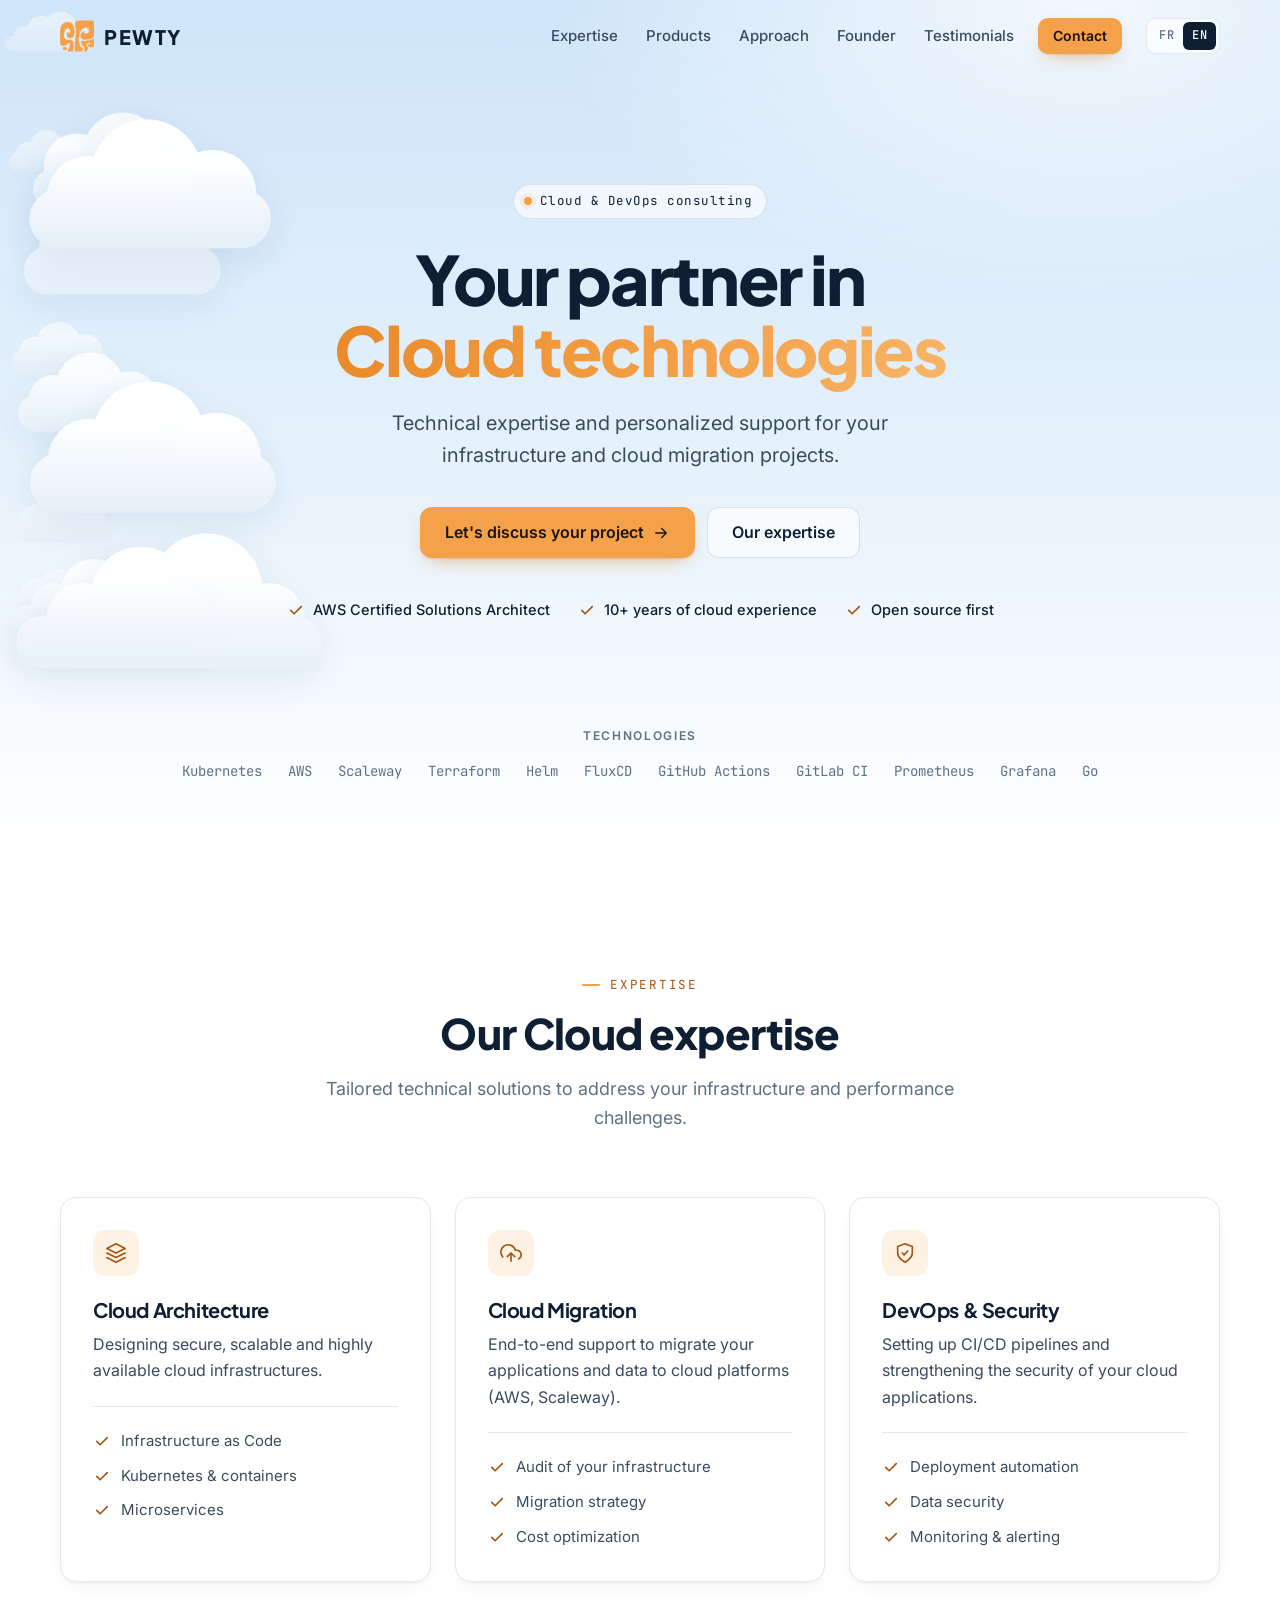
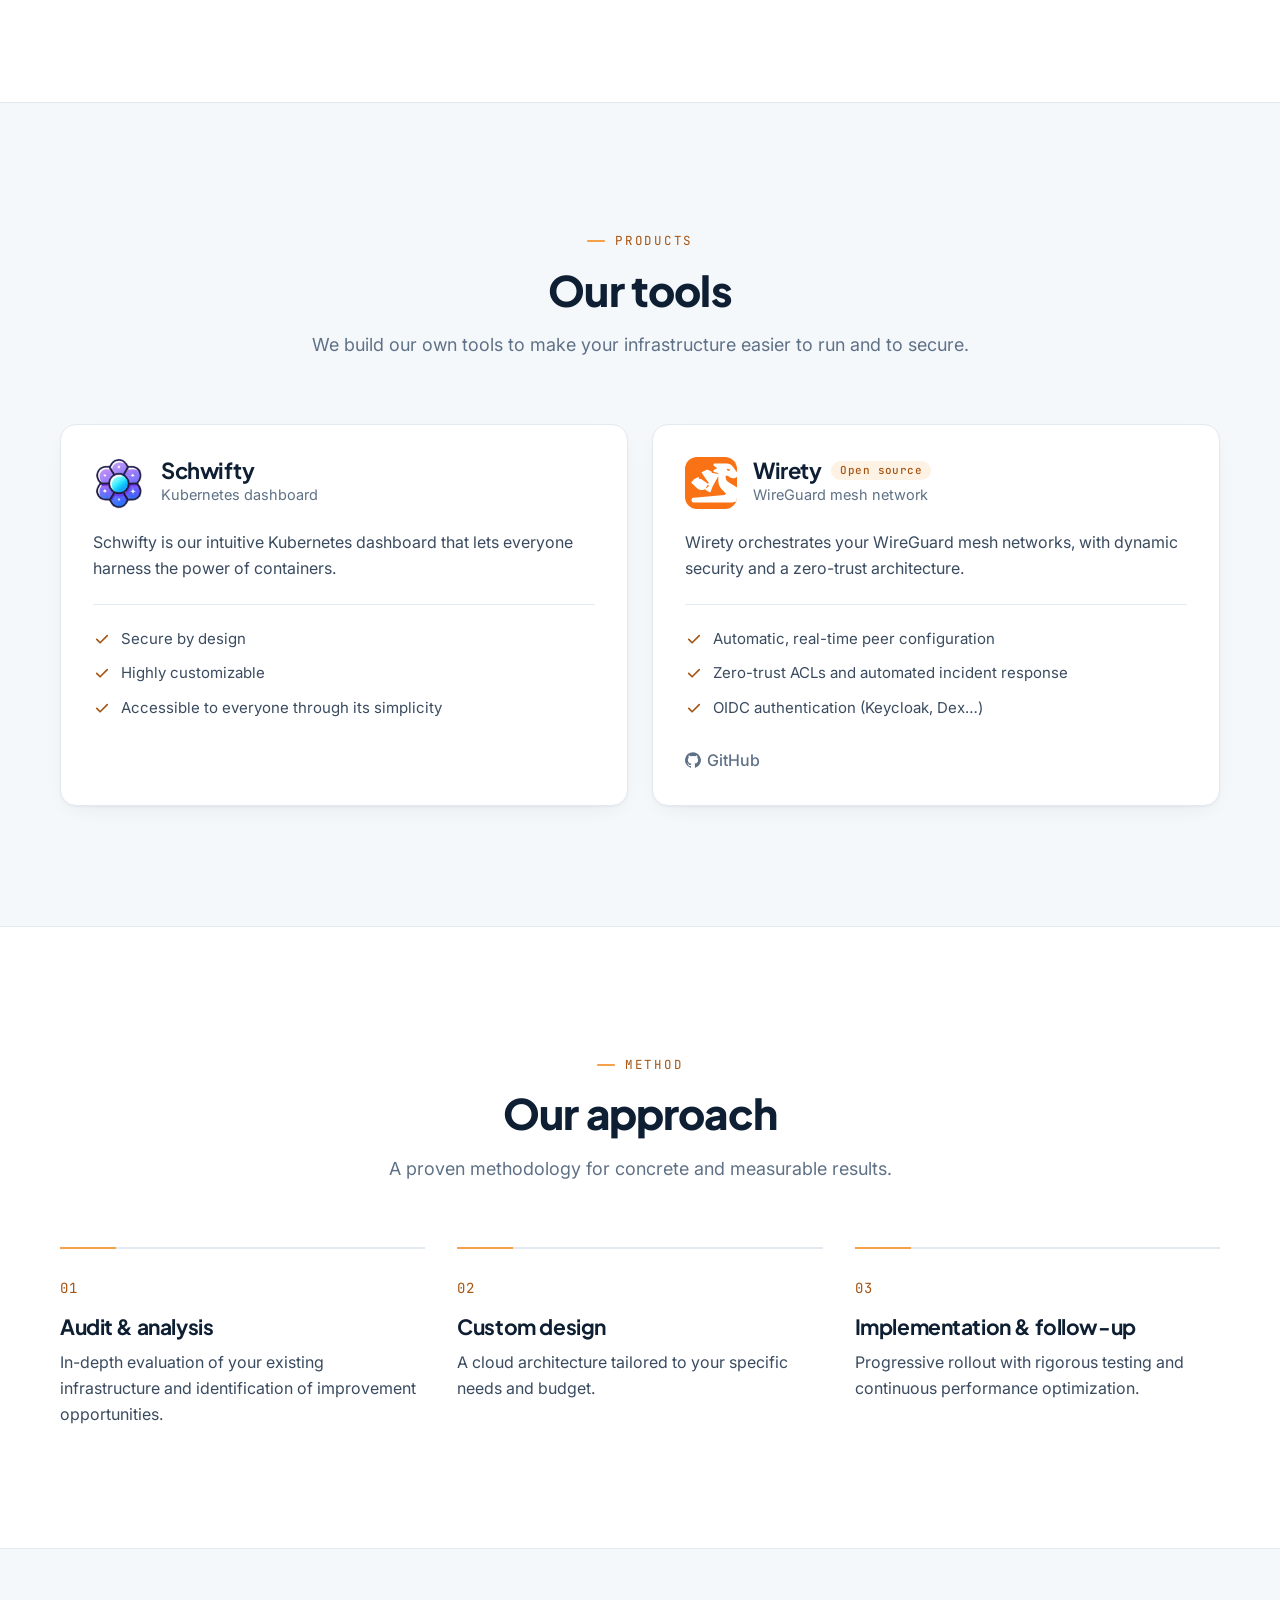
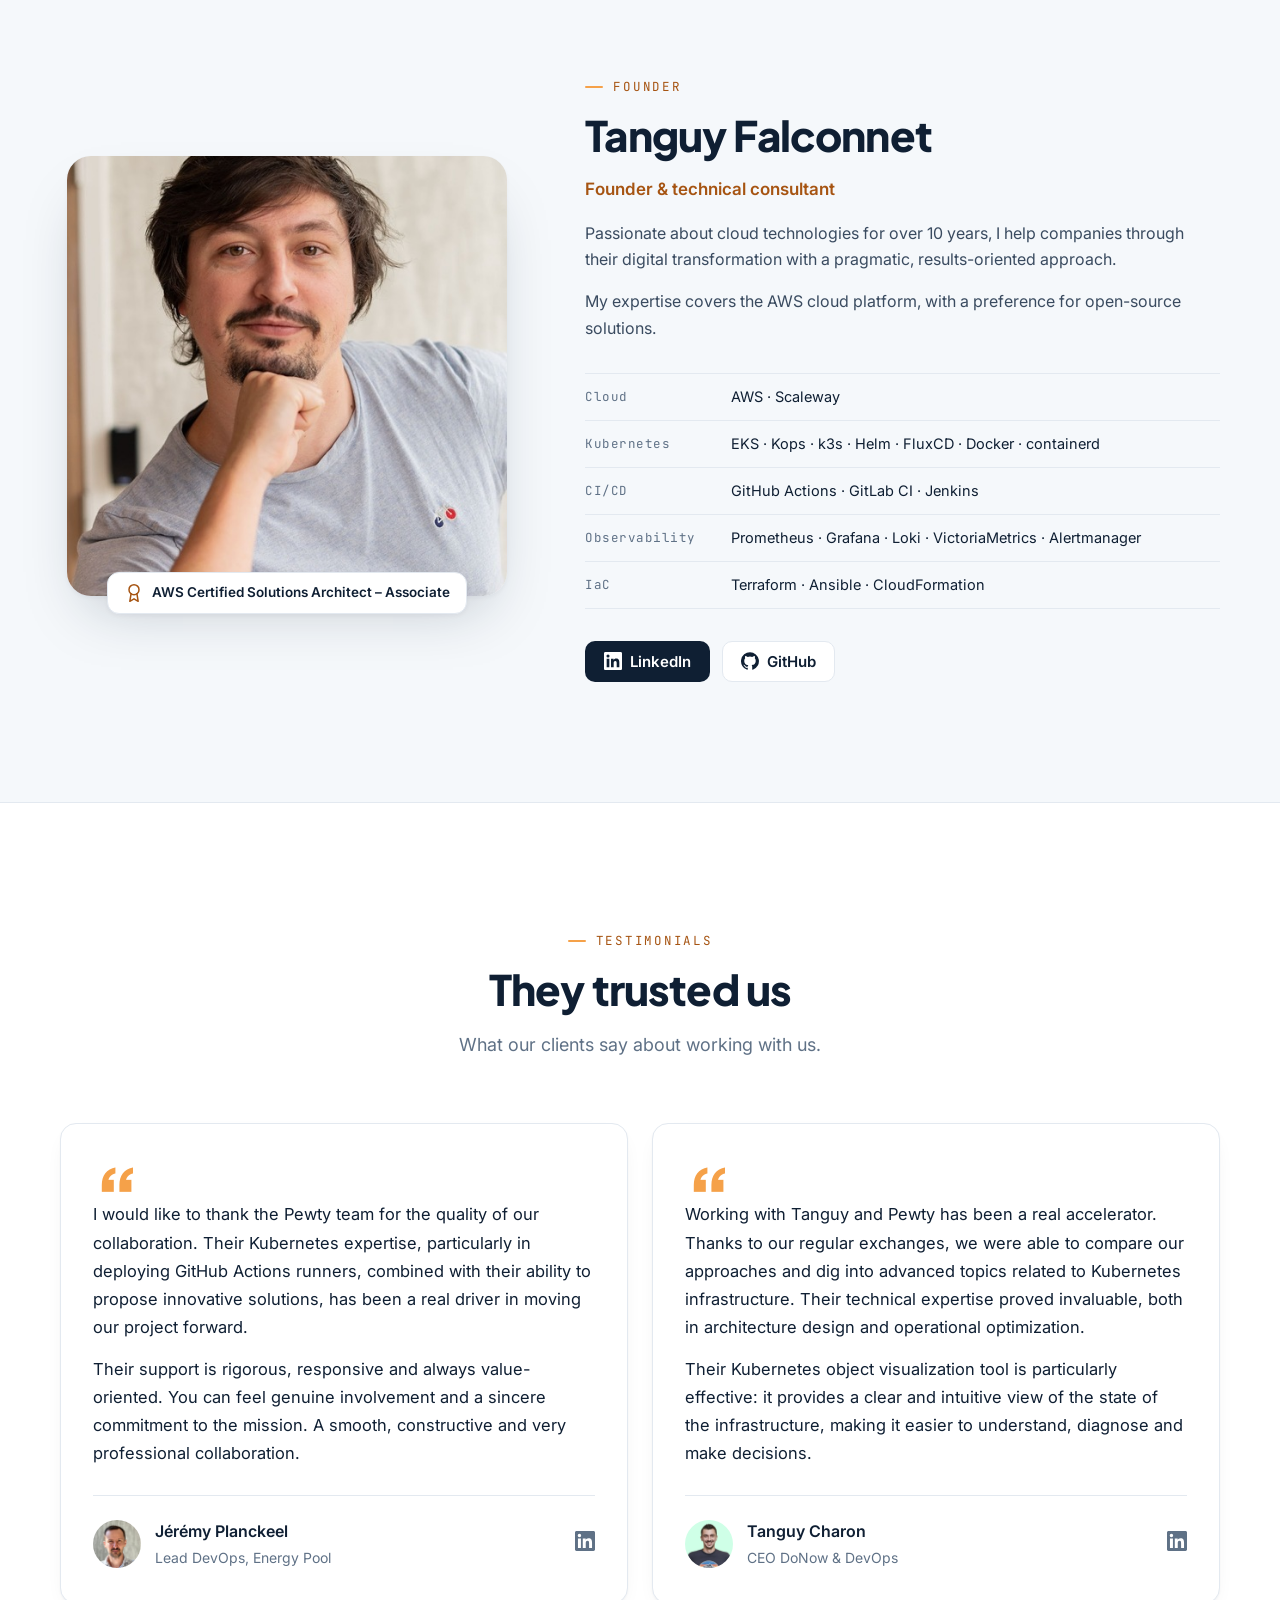
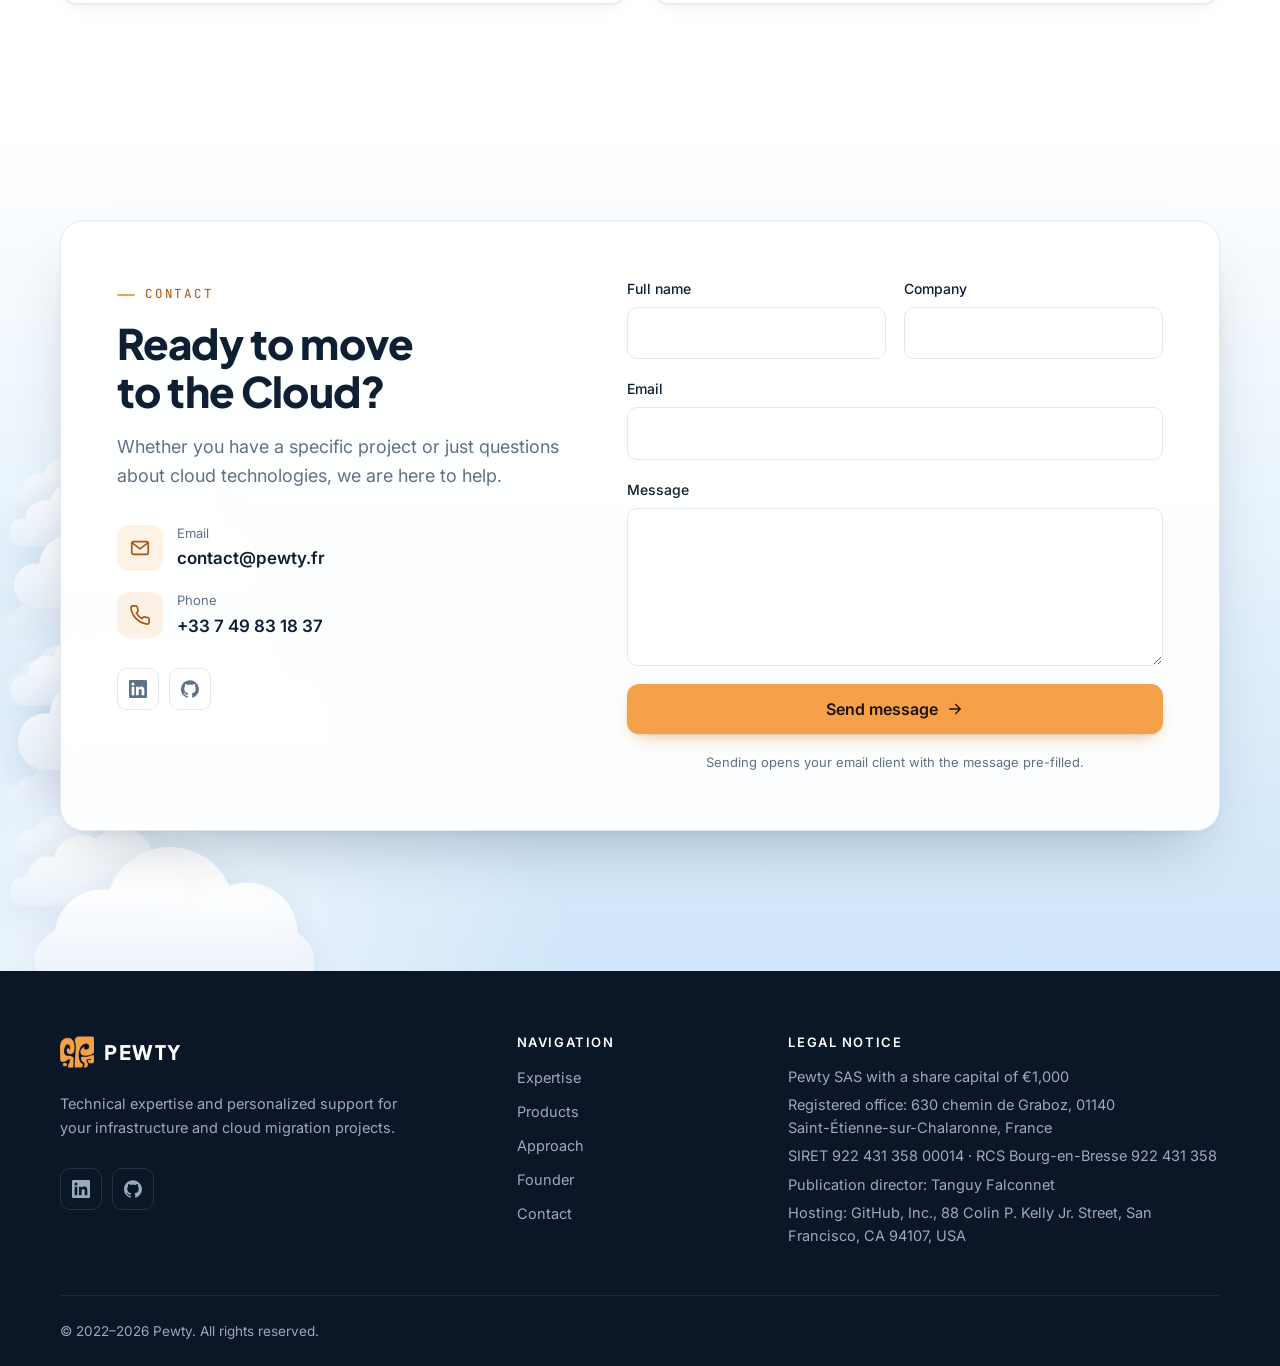
==== commit 37012d80: "fix: remove useless links" ====
--- a/index.html
+++ b/index.html
@@ -208,9 +208,6 @@
                             <li><svg class="icon"><use href="#i-check"/></svg><span data-i18n="products.schwifty.f2">Hautement personnalisable</span></li>
                             <li><svg class="icon"><use href="#i-check"/></svg><span data-i18n="products.schwifty.f3">Accessible à tous par sa simplicité</span></li>
                         </ul>
-                        <div class="product-links">
-                            <a class="link-arrow" href="https://schwifty.fr"><span data-i18n="products.schwifty.link">Découvrir Schwifty</span><svg class="icon"><use href="#i-arrow"/></svg></a>
-                        </div>
                     </article>
 
                     <article class="card product">
@@ -228,7 +225,6 @@
                             <li><svg class="icon"><use href="#i-check"/></svg><span data-i18n="products.wirety.f3">Authentification OIDC (Keycloak, Dex…)</span></li>
                         </ul>
                         <div class="product-links">
-                            <a class="link-arrow" href="https://wirety-demo.pewty.fr"><span data-i18n="products.wirety.demo">Voir la démo</span><svg class="icon"><use href="#i-arrow"/></svg></a>
                             <a class="link-muted" href="https://github.com/pewty-fr/wirety"><svg class="icon"><use href="#i-github"/></svg>GitHub</a>
                         </div>
                     </article>
--- a/assets/css/styles.css
+++ b/assets/css/styles.css
@@ -198,16 +198,6 @@
     .btn-ghost { background: rgba(255, 255, 255, 0.06); border-color: rgba(255, 255, 255, 0.14); }
     .btn-ghost:hover { background: rgba(255, 255, 255, 0.12); }
 }
-
-.link-arrow {
-    display: inline-flex;
-    align-items: center;
-    gap: 6px;
-    color: var(--brand-ink);
-    font-weight: 600;
-}
-.link-arrow .icon { width: 18px; height: 18px; transition: transform 0.2s; }
-.link-arrow:hover .icon { transform: translateX(3px); }
 
 .link-muted {
     display: inline-flex;
@@ -619,13 +609,13 @@
     letter-spacing: 0.04em;
 }
 
-.product .checklist { margin-bottom: 26px; }
 .product-links {
     display: flex;
     flex-wrap: wrap;
     align-items: center;
     gap: 12px 24px;
     margin-top: auto;
+    padding-top: 26px;
 }
 
 /* Approach
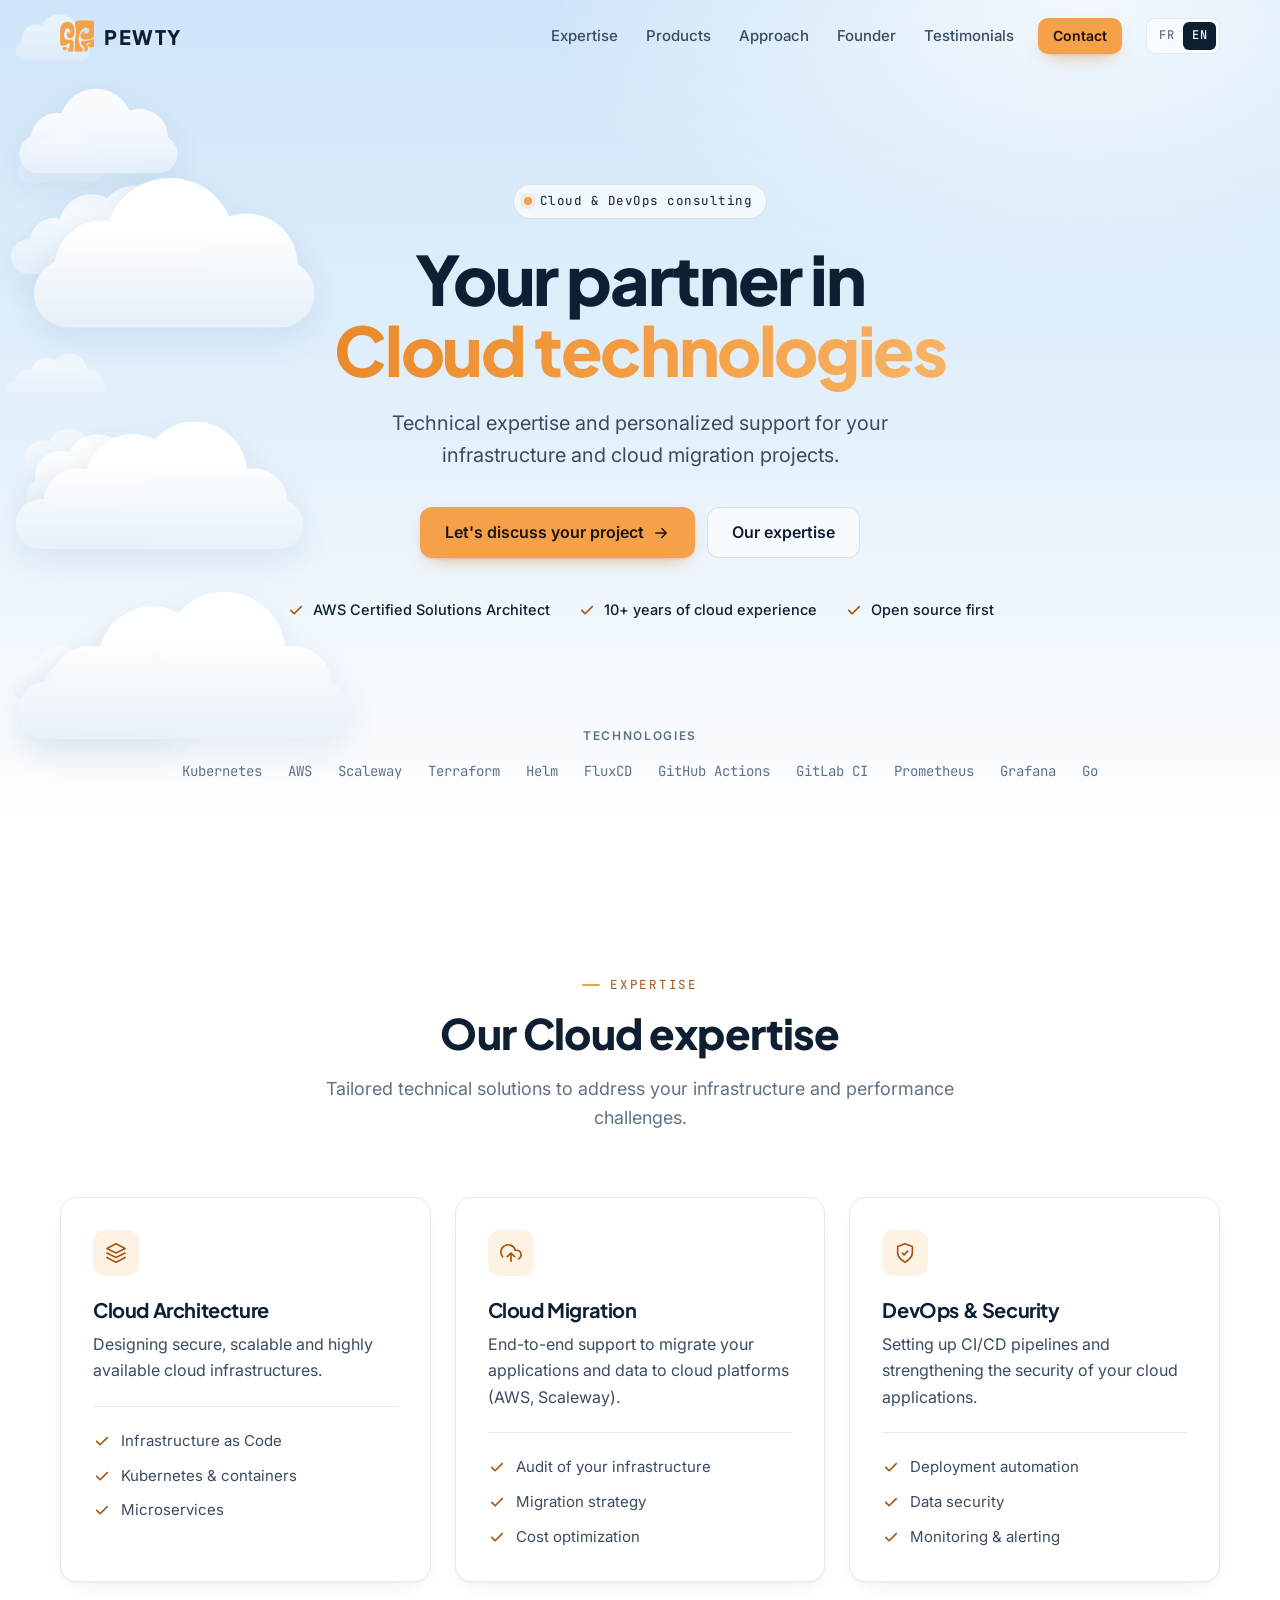
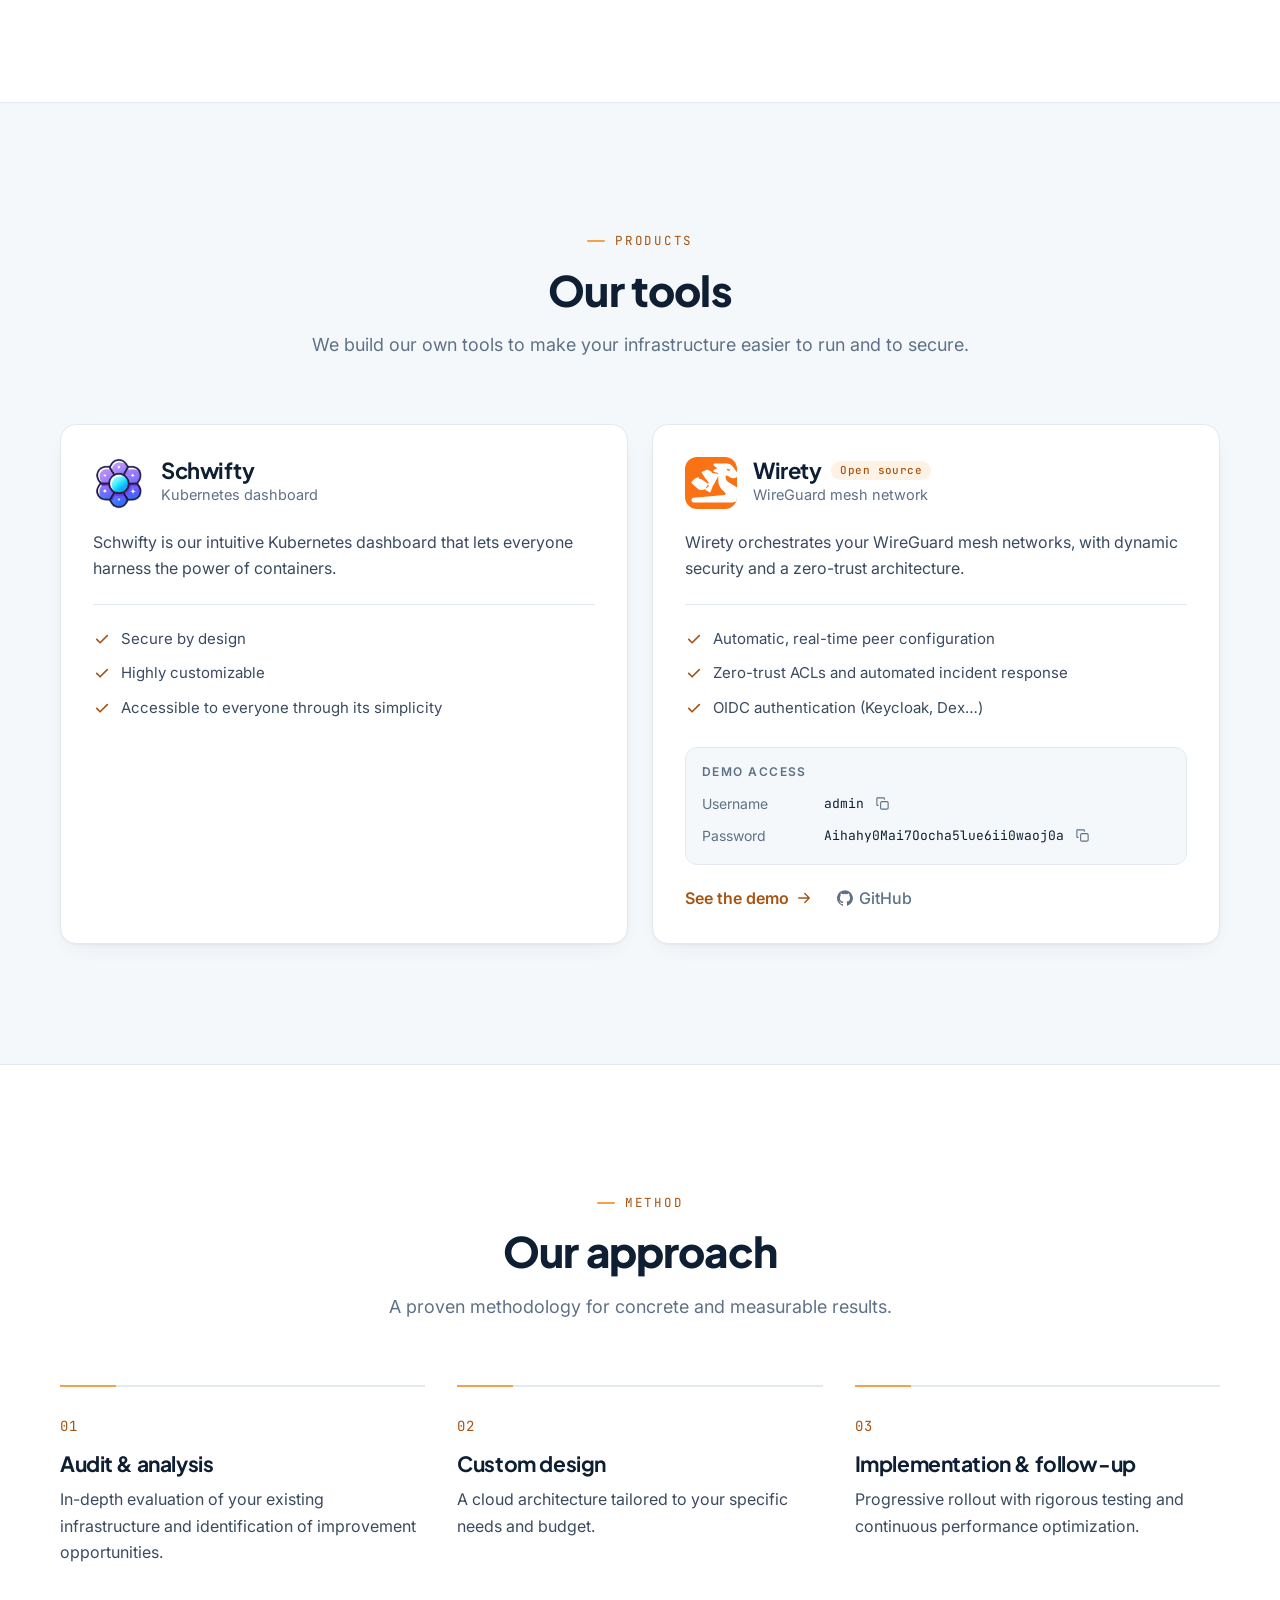
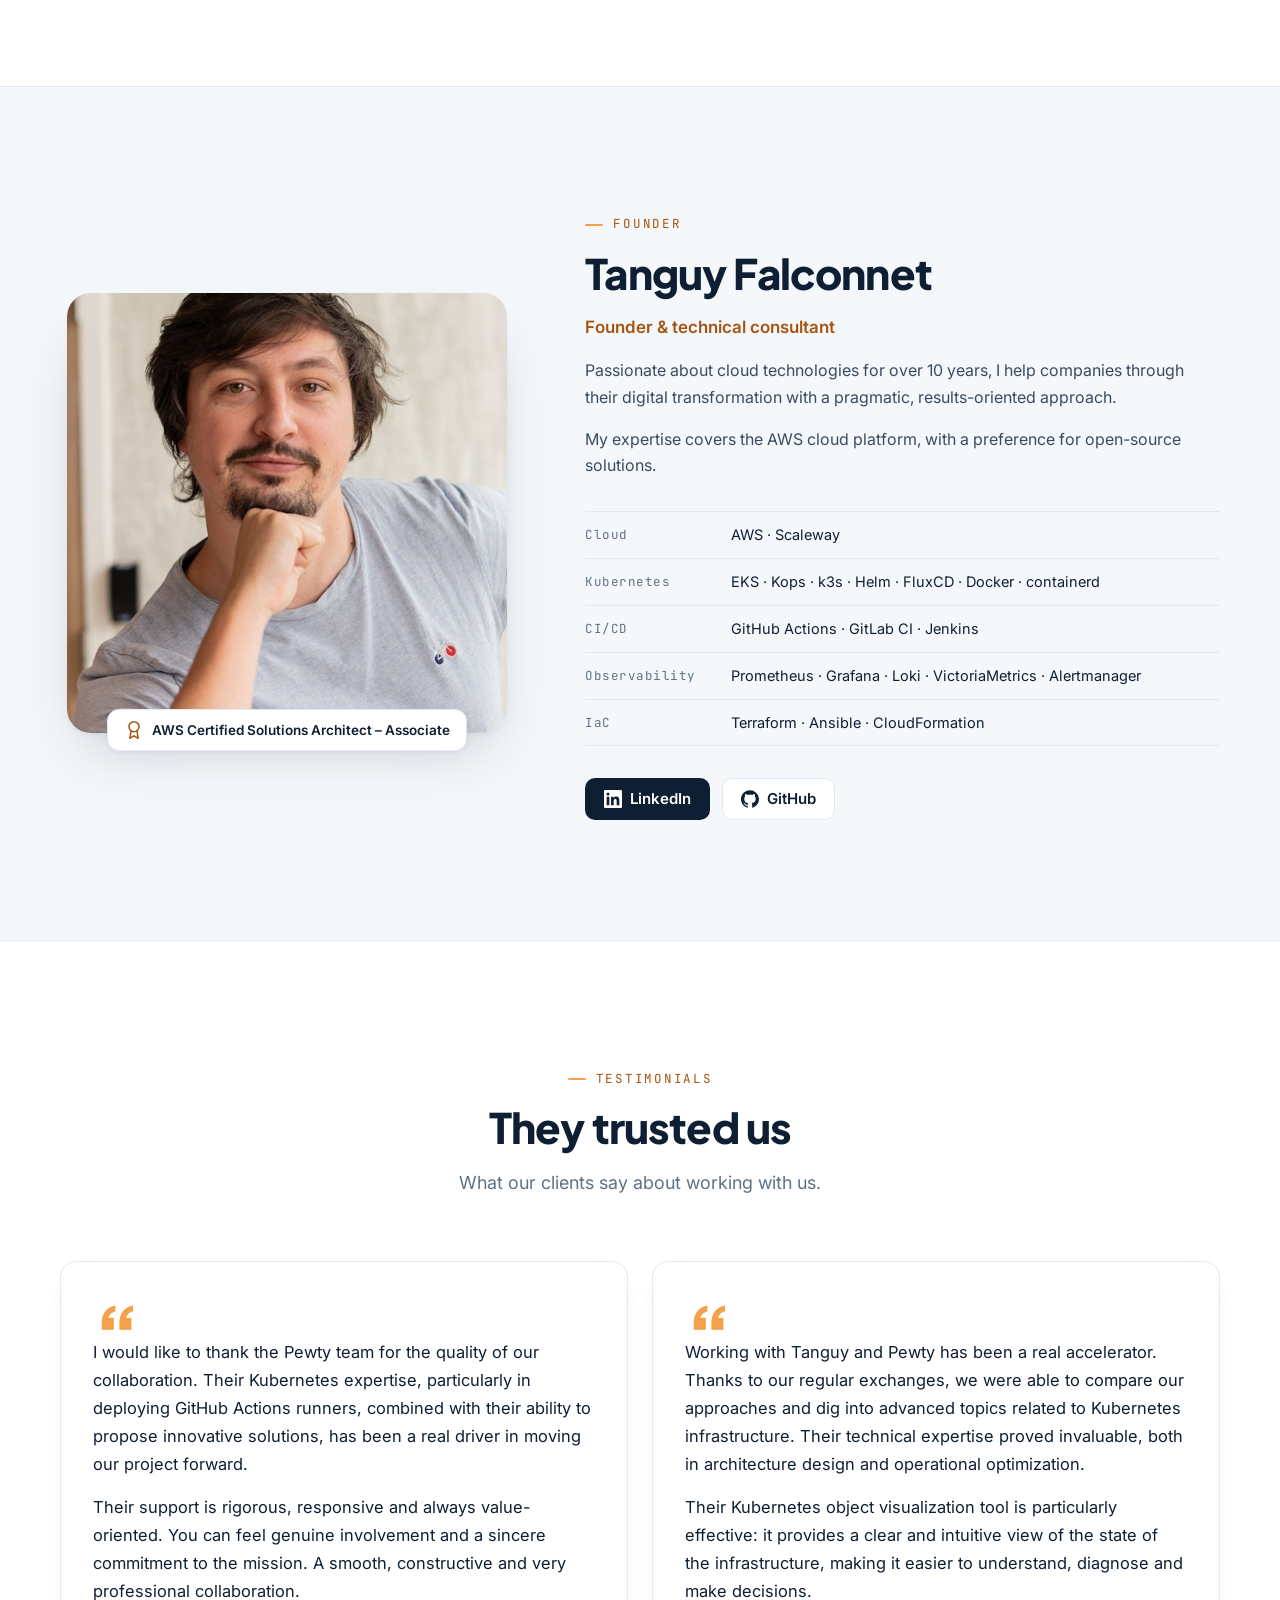
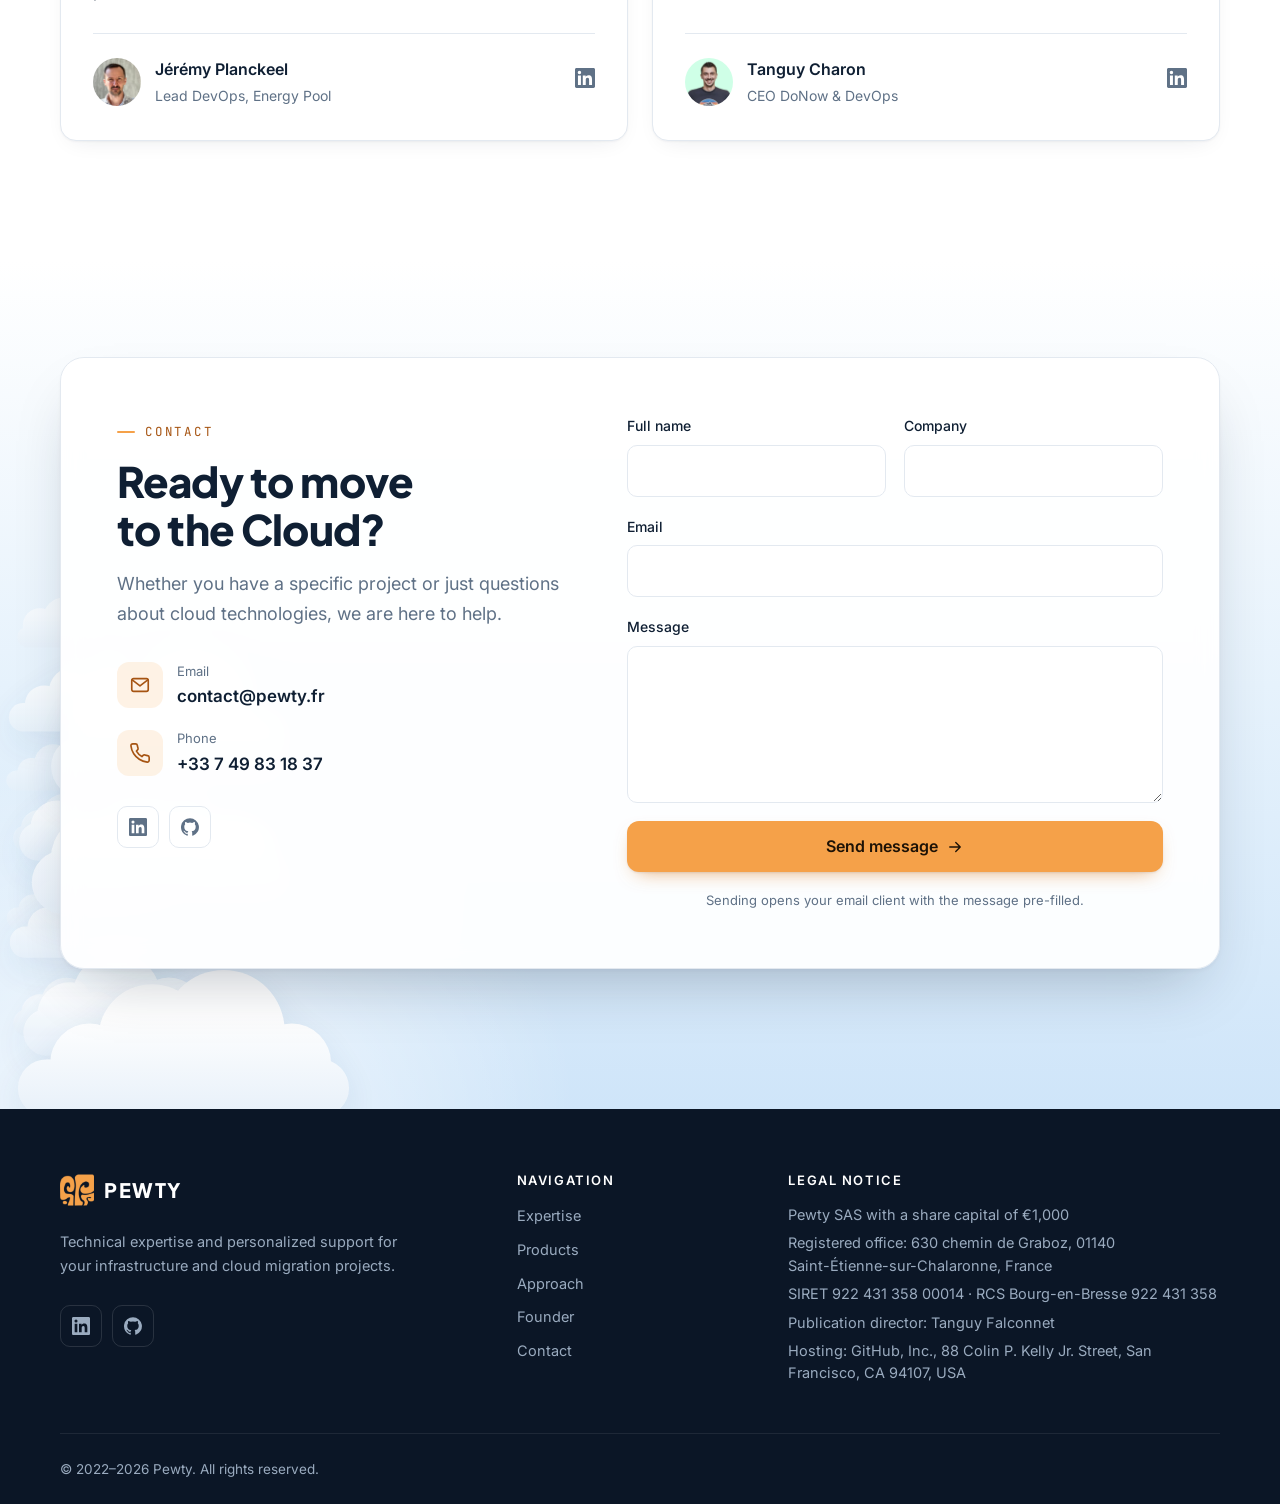
==== commit 984f3521: "chore: add wirety demo" ====
--- a/index.html
+++ b/index.html
@@ -77,6 +77,7 @@
         <symbol id="i-award" viewBox="0 0 24 24"><circle cx="12" cy="8" r="6"/><path d="M15.48 12.89 17 22l-5-3-5 3 1.52-9.11"/></symbol>
         <symbol id="i-menu" viewBox="0 0 24 24"><path d="M4 7h16M4 12h16M4 17h16"/></symbol>
         <symbol id="i-close" viewBox="0 0 24 24"><path d="M6 6l12 12M18 6 6 18"/></symbol>
+        <symbol id="i-copy" viewBox="0 0 24 24"><rect x="9" y="9" width="12" height="12" rx="2"/><path d="M5 15H4a1 1 0 0 1-1-1V4a1 1 0 0 1 1-1h10a1 1 0 0 1 1 1v1"/></symbol>
         <symbol id="i-linkedin" viewBox="0 0 24 24"><path fill="currentColor" stroke="none" d="M20.45 20.45h-3.55v-5.57c0-1.33-.03-3.04-1.85-3.04-1.85 0-2.14 1.45-2.14 2.94v5.67H9.35V9h3.41v1.56h.05c.48-.9 1.64-1.85 3.37-1.85 3.6 0 4.27 2.37 4.27 5.46v6.28zM5.34 7.43a2.06 2.06 0 1 1 0-4.13 2.06 2.06 0 0 1 0 4.13zM7.12 20.45H3.56V9h3.56v11.45zM22.22 0H1.77C.79 0 0 .77 0 1.73v20.54C0 23.23.79 24 1.77 24h20.45c.98 0 1.78-.77 1.78-1.73V1.73C24 .77 23.2 0 22.22 0z"/></symbol>
         <symbol id="i-github" viewBox="0 0 24 24"><path fill="currentColor" stroke="none" d="M12 .3a12 12 0 0 0-3.8 23.38c.6.12.83-.26.83-.57l-.02-2.04c-3.34.72-4.04-1.61-4.04-1.61-.55-1.39-1.34-1.76-1.34-1.76-1.08-.74.09-.73.09-.73 1.2.09 1.84 1.24 1.84 1.24 1.07 1.83 2.8 1.3 3.49 1 .1-.78.42-1.31.76-1.61-2.67-.3-5.47-1.33-5.47-5.93 0-1.31.47-2.38 1.24-3.22-.14-.3-.54-1.52.1-3.18 0 0 1-.32 3.3 1.23a11.5 11.5 0 0 1 6 0c2.28-1.55 3.29-1.23 3.29-1.23.64 1.66.24 2.88.12 3.18a4.65 4.65 0 0 1 1.23 3.22c0 4.61-2.8 5.63-5.48 5.92.42.36.81 1.1.81 2.22l-.01 3.29c0 .31.2.69.82.57A12 12 0 0 0 12 .3"/></symbol>
     </svg>
@@ -224,8 +225,24 @@
                             <li><svg class="icon"><use href="#i-check"/></svg><span data-i18n="products.wirety.f2">ACL zero-trust et réponse automatique aux incidents</span></li>
                             <li><svg class="icon"><use href="#i-check"/></svg><span data-i18n="products.wirety.f3">Authentification OIDC (Keycloak, Dex…)</span></li>
                         </ul>
-                        <div class="product-links">
-                            <a class="link-muted" href="https://github.com/pewty-fr/wirety"><svg class="icon"><use href="#i-github"/></svg>GitHub</a>
+                        <div class="product-foot">
+                            <div class="demo-access">
+                                <p class="demo-access-title" data-i18n="products.wirety.access">Accès à la démo</p>
+                                <dl>
+                                    <div>
+                                        <dt data-i18n="products.wirety.user">Identifiant</dt>
+                                        <dd><code>admin</code><button class="copy-btn" type="button" aria-label="Copier l'identifiant" data-i18n-attr="aria-label:products.wirety.copyUser"><svg class="icon icon-copy"><use href="#i-copy"/></svg><svg class="icon icon-done"><use href="#i-check"/></svg></button></dd>
+                                    </div>
+                                    <div>
+                                        <dt data-i18n="products.wirety.password">Mot de passe</dt>
+                                        <dd><code>Aihahy0Mai7Oocha5lue6ii0waoj0a</code><button class="copy-btn" type="button" aria-label="Copier le mot de passe" data-i18n-attr="aria-label:products.wirety.copyPassword"><svg class="icon icon-copy"><use href="#i-copy"/></svg><svg class="icon icon-done"><use href="#i-check"/></svg></button></dd>
+                                    </div>
+                                </dl>
+                            </div>
+                            <div class="product-links">
+                                <a class="link-arrow" href="https://demo.wirety.pewty.fr"><span data-i18n="products.wirety.demo">Voir la démo</span><svg class="icon"><use href="#i-arrow"/></svg></a>
+                                <a class="link-muted" href="https://github.com/pewty-fr/wirety"><svg class="icon"><use href="#i-github"/></svg>GitHub</a>
+                            </div>
                         </div>
                     </article>
                 </div>
--- a/assets/css/styles.css
+++ b/assets/css/styles.css
@@ -198,6 +198,16 @@
     .btn-ghost { background: rgba(255, 255, 255, 0.06); border-color: rgba(255, 255, 255, 0.14); }
     .btn-ghost:hover { background: rgba(255, 255, 255, 0.12); }
 }
+
+.link-arrow {
+    display: inline-flex;
+    align-items: center;
+    gap: 6px;
+    color: var(--brand-ink);
+    font-weight: 600;
+}
+.link-arrow .icon { width: 18px; height: 18px; transition: transform 0.2s; }
+.link-arrow:hover .icon { transform: translateX(3px); }
 
 .link-muted {
     display: inline-flex;
@@ -609,14 +619,74 @@
     letter-spacing: 0.04em;
 }
 
+.product-foot {
+    display: grid;
+    gap: 20px;
+    margin-top: auto;
+    padding-top: 26px;
+}
 .product-links {
     display: flex;
     flex-wrap: wrap;
     align-items: center;
     gap: 12px 24px;
-    margin-top: auto;
-    padding-top: 26px;
-}
+}
+
+.demo-access {
+    padding: 14px 16px;
+    border: 1px solid var(--line);
+    border-radius: 12px;
+    background: var(--bg-alt);
+}
+.demo-access-title {
+    margin-bottom: 8px;
+    color: var(--muted);
+    font-size: 12px;
+    font-weight: 600;
+    letter-spacing: 0.12em;
+    text-transform: uppercase;
+}
+.demo-access dl { display: grid; gap: 4px; }
+.demo-access dl > div {
+    display: grid;
+    grid-template-columns: 110px minmax(0, 1fr);
+    align-items: center;
+    gap: 12px;
+    font-size: 14px;
+}
+.demo-access dt { color: var(--muted); }
+.demo-access dd { display: flex; align-items: center; gap: 4px; min-width: 0; }
+.demo-access code {
+    color: var(--ink);
+    font-family: var(--font-mono);
+    font-size: 13px;
+    overflow-wrap: anywhere;
+}
+@media (max-width: 480px) {
+    .demo-access { padding: 12px 14px; }
+    .demo-access code { font-size: 12px; }
+    .demo-access dl { gap: 8px; }
+    .demo-access dl > div { grid-template-columns: 1fr; gap: 0; }
+}
+
+.copy-btn {
+    display: grid;
+    place-items: center;
+    width: 28px;
+    height: 28px;
+    flex: none;
+    border: 1px solid transparent;
+    border-radius: 7px;
+    background: transparent;
+    color: var(--muted);
+    cursor: pointer;
+    transition: color 0.2s, border-color 0.2s, background-color 0.2s;
+}
+.copy-btn:hover { border-color: var(--line); background: var(--surface); color: var(--ink); }
+.copy-btn .icon { width: 15px; height: 15px; }
+.copy-btn .icon-done { display: none; color: var(--brand-ink); stroke-width: 2.2; }
+.copy-btn.is-copied .icon-copy { display: none; }
+.copy-btn.is-copied .icon-done { display: block; }
 
 /* Approach
    ========================================================================== */
